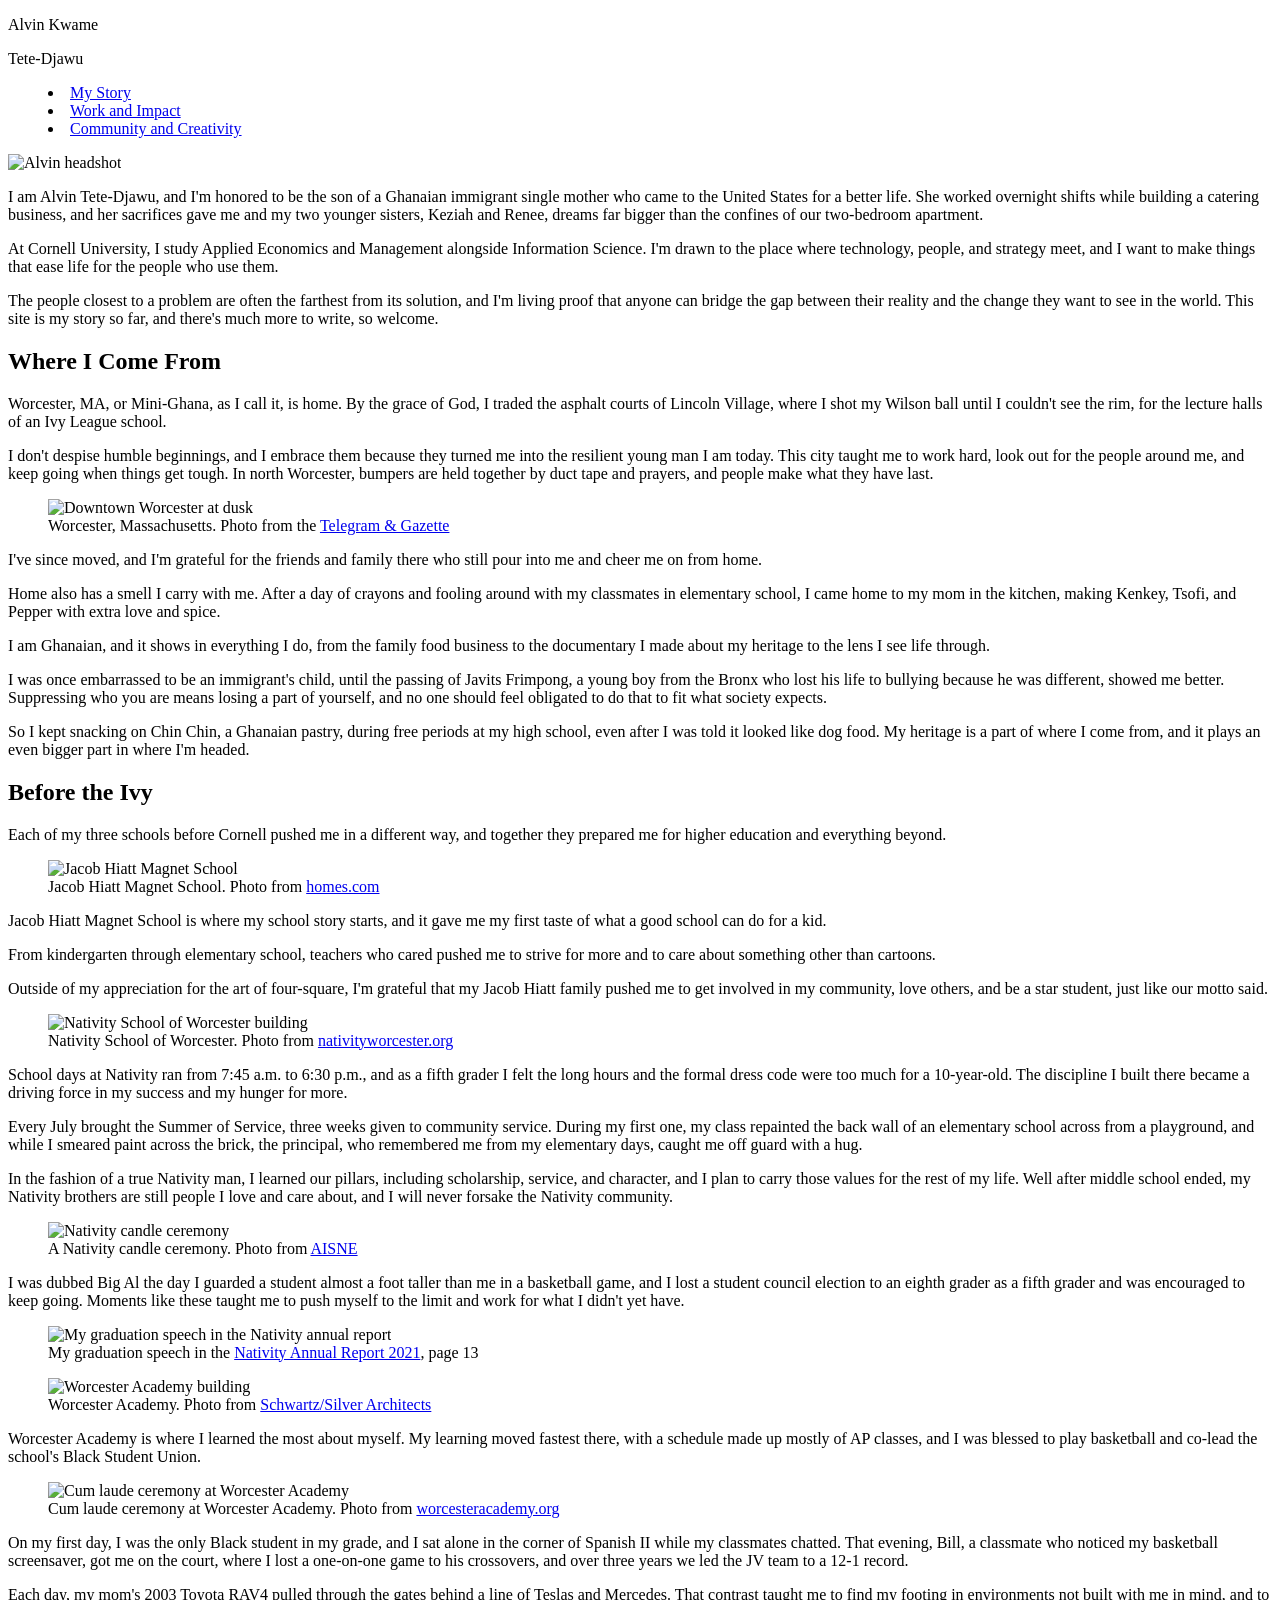
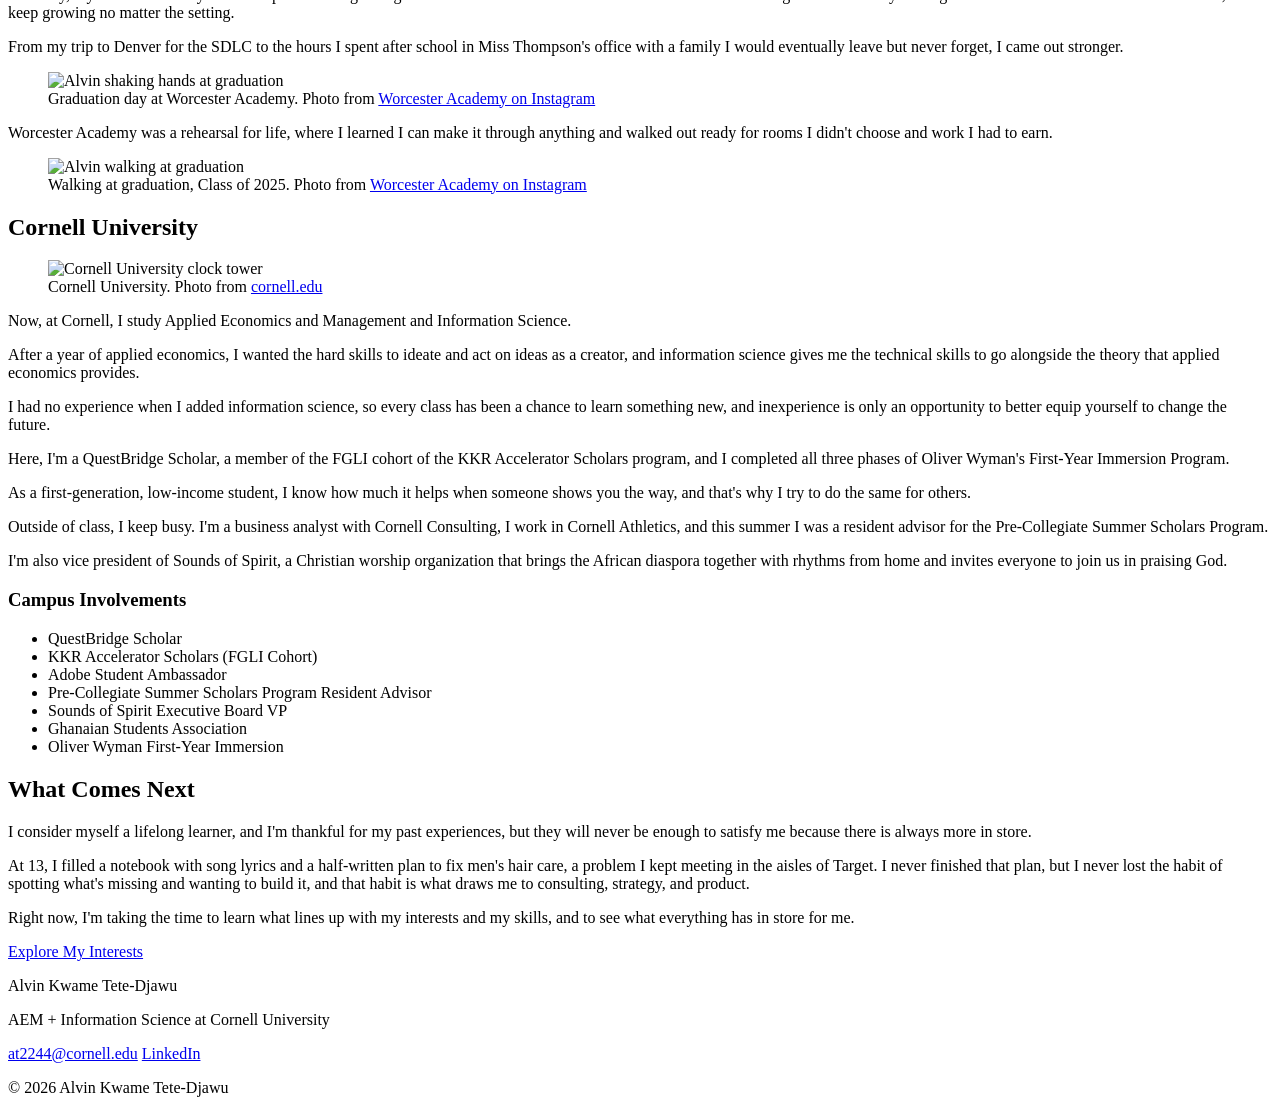
==== index.html @ 298c9c4f "Add files via upload" ====
<!DOCTYPE html>
<html lang="en">

<head>
    <meta charset="UTF-8">
    <meta name="viewport" content="width=device-width, initial-scale=1">
    <title>My Story | Alvin Kwame Tete-Djawu</title>
    <link rel="stylesheet" type="text/css" href="styles/site.css">
</head>

<body>

    <header class="site-header">
        <p class="site-name">Alvin Kwame</p>
        <p class="site-name">Tete-Djawu</p>

        <nav class="site-navigation">
            <menu class="navigation-links">
                <li><a class="current-page" href="index.html">My Story</a></li>
                <li><a href="work.html">Work and Impact</a></li>
                <li><a href="community.html">Community and Creativity</a></li>
            </menu>
        </nav>
    </header>

    <main class="page-content">

        <section class="hero">
            <picture class="hero-picture">
                <img src="images/headshot.jpg" alt="Alvin headshot">
            </picture>
            <section class="hero-text">
                <p>I am Alvin Tete-Djawu, and I'm honored to be the son of a Ghanaian immigrant single mother who came to the United States for a better life. She worked overnight shifts while building a catering business, and her sacrifices gave me and my two younger sisters, Keziah and Renee, dreams far bigger than the confines of our two-bedroom apartment.</p>
                <p>At Cornell University, I study Applied Economics and Management alongside Information Science. I'm drawn to the place where technology, people, and strategy meet, and I want to make things that ease life for the people who use them.</p>
                <p>The people closest to a problem are often the farthest from its solution, and I'm living proof that anyone can bridge the gap between their reality and the change they want to see in the world. This site is my story so far, and there's much more to write, so welcome.</p>
            </section>
        </section>

        <section class="story-section">
            <h2>Where I Come From</h2>
            <section class="entry">
                <p>Worcester, MA, or Mini-Ghana, as I call it, is home. By the grace of God, I traded the asphalt courts of Lincoln Village, where I shot my Wilson ball until I couldn't see the rim, for the lecture halls of an Ivy League school.</p>
                <p>I don't despise humble beginnings, and I embrace them because they turned me into the resilient young man I am today. This city taught me to work hard, look out for the people around me, and keep going when things get tough. In north Worcester, bumpers are held together by duct tape and prayers, and people make what they have last.</p>
                <figure class="school-figure">
                    <picture>
                        <img src="images/worcester.webp" alt="Downtown Worcester at dusk">
                    </picture>
                    <figcaption>Worcester, Massachusetts. Photo from the <a href="https://www.telegram.com/story/lifestyle/2025/04/26/livability-includes-worcester-ma-in-top-100-places-to-live-in-the-country/83269159007/">Telegram &amp; Gazette</a></figcaption>
                </figure>
                <p>I've since moved, and I'm grateful for the friends and family there who still pour into me and cheer me on from home.</p>
                <p>Home also has a smell I carry with me. After a day of crayons and fooling around with my classmates in elementary school, I came home to my mom in the kitchen, making Kenkey, Tsofi, and Pepper with extra love and spice.</p>
                <p>I am Ghanaian, and it shows in everything I do, from the family food business to the documentary I made about my heritage to the lens I see life through.</p>
                <p>I was once embarrassed to be an immigrant's child, until the passing of Javits Frimpong, a young boy from the Bronx who lost his life to bullying because he was different, showed me better. Suppressing who you are means losing a part of yourself, and no one should feel obligated to do that to fit what society expects.</p>
                <p>So I kept snacking on Chin Chin, a Ghanaian pastry, during free periods at my high school, even after I was told it looked like dog food. My heritage is a part of where I come from, and it plays an even bigger part in where I'm headed.</p>
            </section>
        </section>

        <section class="education-section">
            <h2>Before the Ivy</h2>
            <p>Each of my three schools before Cornell pushed me in a different way, and together they prepared me for higher education and everything beyond.</p>

            <section class="row-list">

                <section class="school-row">
                    <figure class="school-figure">
                        <picture>
                            <img src="images/jacobhiatt.jpg" alt="Jacob Hiatt Magnet School">
                        </picture>
                        <figcaption>Jacob Hiatt Magnet School. Photo from <a href="https://www.homes.com/school/worcester-ma/jacob-hiatt-magnet-school/6m0l1f76mg94d/">homes.com</a></figcaption>
                    </figure>
                    <p>Jacob Hiatt Magnet School is where my school story starts, and it gave me my first taste of what a good school can do for a kid.</p>
                    <p>From kindergarten through elementary school, teachers who cared pushed me to strive for more and to care about something other than cartoons.</p>
                    <p>Outside of my appreciation for the art of four-square, I'm grateful that my Jacob Hiatt family pushed me to get involved in my community, love others, and be a star student, just like our motto said.</p>
                </section>

                <section class="school-row">
                    <figure class="school-figure">
                        <picture>
                            <img src="images/nswbuilding.webp" alt="Nativity School of Worcester building">
                        </picture>
                        <figcaption>Nativity School of Worcester. Photo from <a href="https://nativityworcester.org/">nativityworcester.org</a></figcaption>
                    </figure>
                    <p>School days at Nativity ran from 7:45 a.m. to 6:30 p.m., and as a fifth grader I felt the long hours and the formal dress code were too much for a 10-year-old. The discipline I built there became a driving force in my success and my hunger for more.</p>
                    <p>Every July brought the Summer of Service, three weeks given to community service. During my first one, my class repainted the back wall of an elementary school across from a playground, and while I smeared paint across the brick, the principal, who remembered me from my elementary days, caught me off guard with a hug.</p>
                    <p>In the fashion of a true Nativity man, I learned our pillars, including scholarship, service, and character, and I plan to carry those values for the rest of my life. Well after middle school ended, my Nativity brothers are still people I love and care about, and I will never forsake the Nativity community.</p>
                    <figure class="school-figure">
                        <picture>
                            <img src="images/mveng.png" alt="Nativity candle ceremony">
                        </picture>
                        <figcaption>A Nativity candle ceremony. Photo from <a href="https://aisne.org/schools/nativity-school-of-worcester/">AISNE</a></figcaption>
                    </figure>
                    <p>I was dubbed Big Al the day I guarded a student almost a foot taller than me in a basketball game, and I lost a student council election to an eighth grader as a fifth grader and was encouraged to keep going. Moments like these taught me to push myself to the limit and work for what I didn't yet have.</p>
                    <figure class="school-figure">
                        <picture>
                            <img src="images/nativity-speech.jpg" alt="My graduation speech in the Nativity annual report">
                        </picture>
                        <figcaption>My graduation speech in the <a href="https://nativityworcester.org/wp-content/uploads/2024/11/Nativity-Annual-Report-21-FINAL-2.pdf">Nativity Annual Report 2021</a>, page 13</figcaption>
                    </figure>
                </section>

                <section class="school-row">
                    <figure class="school-figure">
                        <picture>
                            <img src="images/wawarren.webp" alt="Worcester Academy building">
                        </picture>
                        <figcaption>Worcester Academy. Photo from <a href="https://www.schwartzsilver.com/projects/walker-hall">Schwartz/Silver Architects</a></figcaption>
                    </figure>
                    <p>Worcester Academy is where I learned the most about myself. My learning moved fastest there, with a schedule made up mostly of AP classes, and I was blessed to play basketball and co-lead the school's Black Student Union.</p>
                    <figure class="school-figure">
                        <picture>
                            <img src="images/cumlaude.webp" alt="Cum laude ceremony at Worcester Academy">
                        </picture>
                        <figcaption>Cum laude ceremony at Worcester Academy. Photo from <a href="https://www.worcesteracademy.org/2025-cum-laude-society-inductees">worcesteracademy.org</a></figcaption>
                    </figure>
                    <p>On my first day, I was the only Black student in my grade, and I sat alone in the corner of Spanish II while my classmates chatted. That evening, Bill, a classmate who noticed my basketball screensaver, got me on the court, where I lost a one-on-one game to his crossovers, and over three years we led the JV team to a 12-1 record.</p>
                    <p>Each day, my mom's 2003 Toyota RAV4 pulled through the gates behind a line of Teslas and Mercedes. That contrast taught me to find my footing in environments not built with me in mind, and to keep growing no matter the setting.</p>
                    <p>From my trip to Denver for the SDLC to the hours I spent after school in Miss Thompson's office with a family I would eventually leave but never forget, I came out stronger.</p>
                    <figure class="school-figure">
                        <picture>
                            <img src="images/gradhandshake.jpg" alt="Alvin shaking hands at graduation">
                        </picture>
                        <figcaption>Graduation day at Worcester Academy. Photo from <a href="https://www.instagram.com/worcesteracademy/">Worcester Academy on Instagram</a></figcaption>
                    </figure>
                    <p>Worcester Academy was a rehearsal for life, where I learned I can make it through anything and walked out ready for rooms I didn't choose and work I had to earn.</p>
                    <figure class="school-figure">
                        <picture>
                            <img src="images/gradwalk.jpg" alt="Alvin walking at graduation">
                        </picture>
                        <figcaption>Walking at graduation, Class of 2025. Photo from <a href="https://www.instagram.com/worcesteracademy/">Worcester Academy on Instagram</a></figcaption>
                    </figure>
                </section>

            </section>
        </section>

        <section class="cornell-section">
            <h2>Cornell University</h2>
            <figure class="school-figure">
                <picture>
                    <img src="images/cornell.jpeg" alt="Cornell University clock tower">
                </picture>
                <figcaption>Cornell University. Photo from <a href="https://www.cornell.edu/about/">cornell.edu</a></figcaption>
            </figure>
            <p>Now, at Cornell, I study Applied Economics and Management and Information Science.</p>
            <p>After a year of applied economics, I wanted the hard skills to ideate and act on ideas as a creator, and information science gives me the technical skills to go alongside the theory that applied economics provides.</p>
            <p>I had no experience when I added information science, so every class has been a chance to learn something new, and inexperience is only an opportunity to better equip yourself to change the future.</p>
            <p>Here, I'm a QuestBridge Scholar, a member of the FGLI cohort of the KKR Accelerator Scholars program, and I completed all three phases of Oliver Wyman's First-Year Immersion Program.</p>
            <p>As a first-generation, low-income student, I know how much it helps when someone shows you the way, and that's why I try to do the same for others.</p>
            <p>Outside of class, I keep busy. I'm a business analyst with Cornell Consulting, I work in Cornell Athletics, and this summer I was a resident advisor for the Pre-Collegiate Summer Scholars Program.</p>
            <p>I'm also vice president of Sounds of Spirit, a Christian worship organization that brings the African diaspora together with rhythms from home and invites everyone to join us in praising God.</p>

            <h3>Campus Involvements</h3>
            <ul class="involvement-list">
                <li>QuestBridge Scholar</li>
                <li>KKR Accelerator Scholars (FGLI Cohort)</li>
                <li>Adobe Student Ambassador</li>
                <li>Pre-Collegiate Summer Scholars Program Resident Advisor</li>
                <li>Sounds of Spirit Executive Board VP</li>
                <li>Ghanaian Students Association</li>
                <li>Oliver Wyman First-Year Immersion</li>
            </ul>
        </section>

        <section class="closing-section">
            <h2>What Comes Next</h2>
            <p>I consider myself a lifelong learner, and I'm thankful for my past experiences, but they will never be enough to satisfy me because there is always more in store.</p>
            <p>At 13, I filled a notebook with song lyrics and a half-written plan to fix men's hair care, a problem I kept meeting in the aisles of Target. I never finished that plan, but I never lost the habit of spotting what's missing and wanting to build it, and that habit is what draws me to consulting, strategy, and product.</p>
            <p>Right now, I'm taking the time to learn what lines up with my interests and my skills, and to see what everything has in store for me.</p>
            <a class="text-link" href="community.html">Explore My Interests</a>
        </section>

    </main>

    <footer class="site-footer">
        <section class="footer-content">
            <section class="footer-name">
                <p class="footer-heading">Alvin Kwame Tete-Djawu</p>
                <p class="footer-text">AEM + Information Science at Cornell University</p>
            </section>

            <section class="footer-links">
                <a href="mailto:at2244@cornell.edu">at2244@cornell.edu</a>
                <a href="https://www.linkedin.com/in/alvinktd/">LinkedIn</a>
            </section>
        </section>

        <p class="copyright">&copy; 2026 Alvin Kwame Tete-Djawu</p>
    </footer>

</body>

</html>
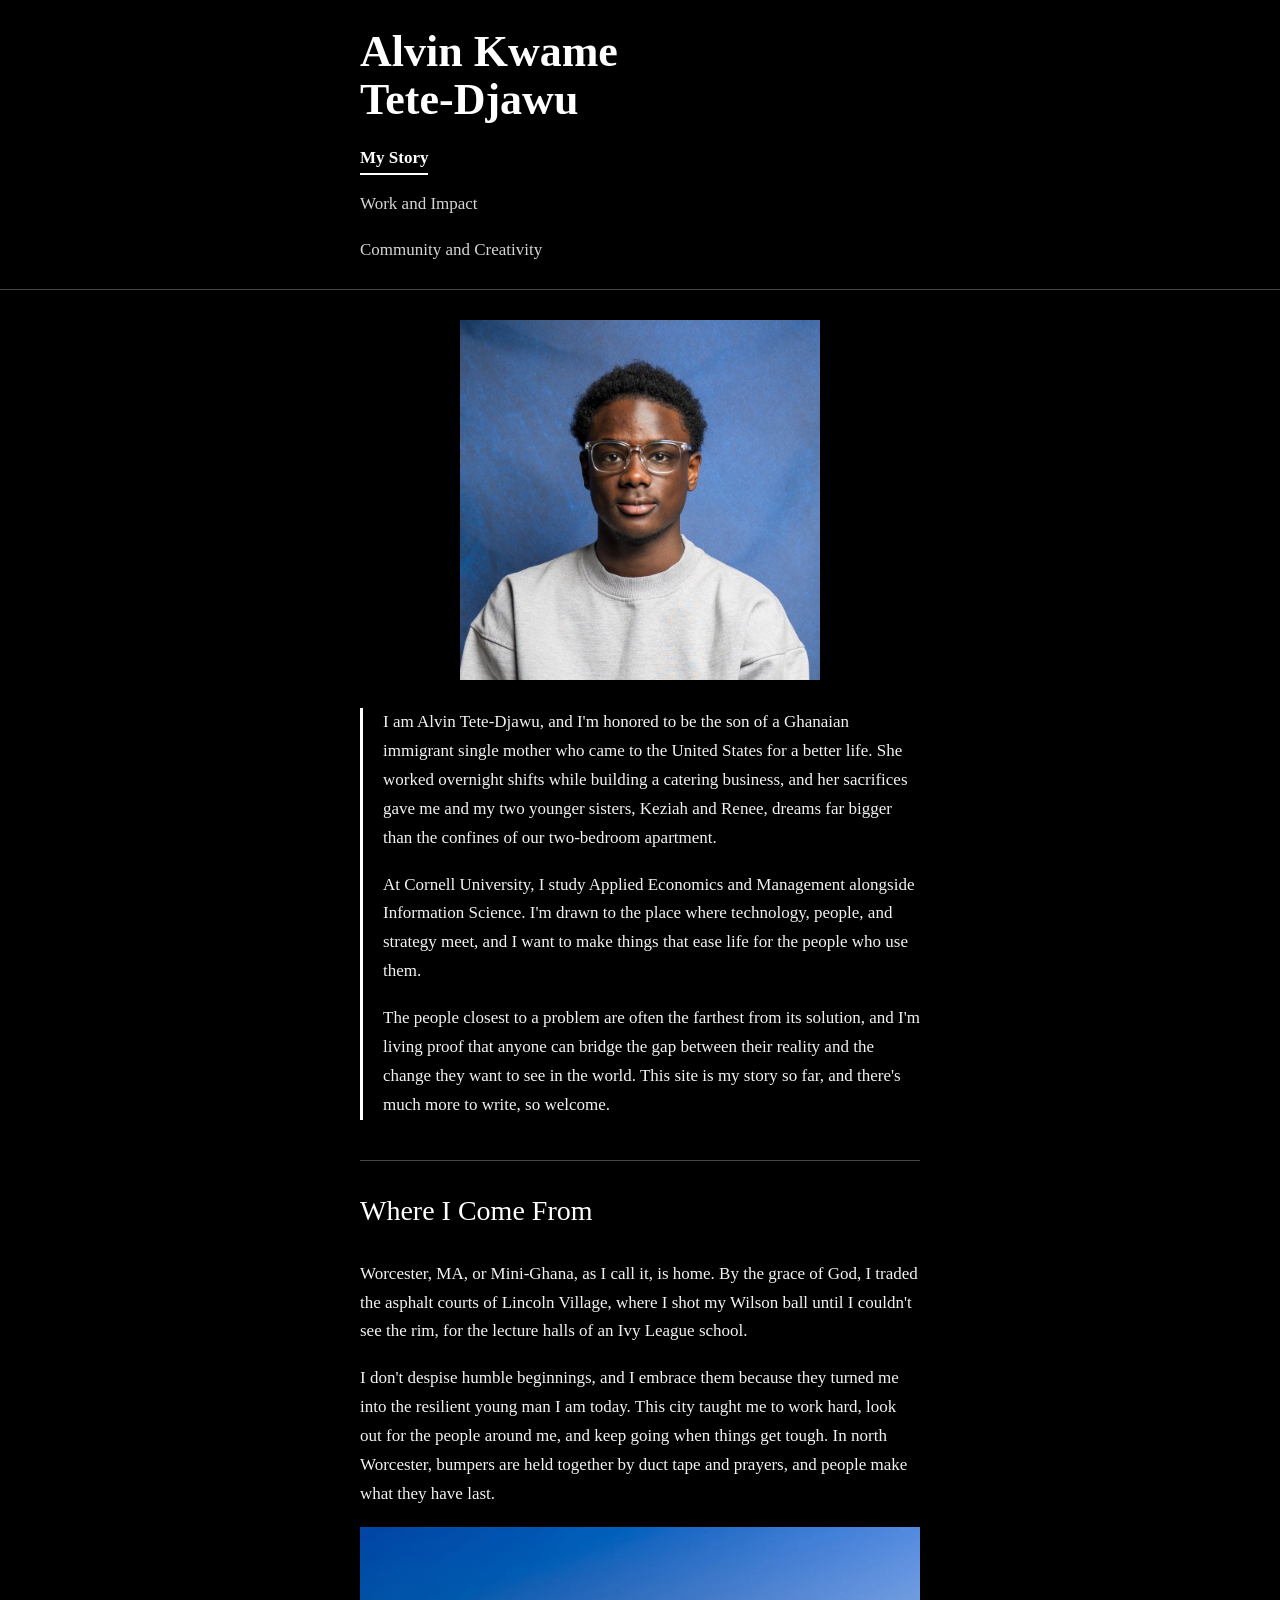
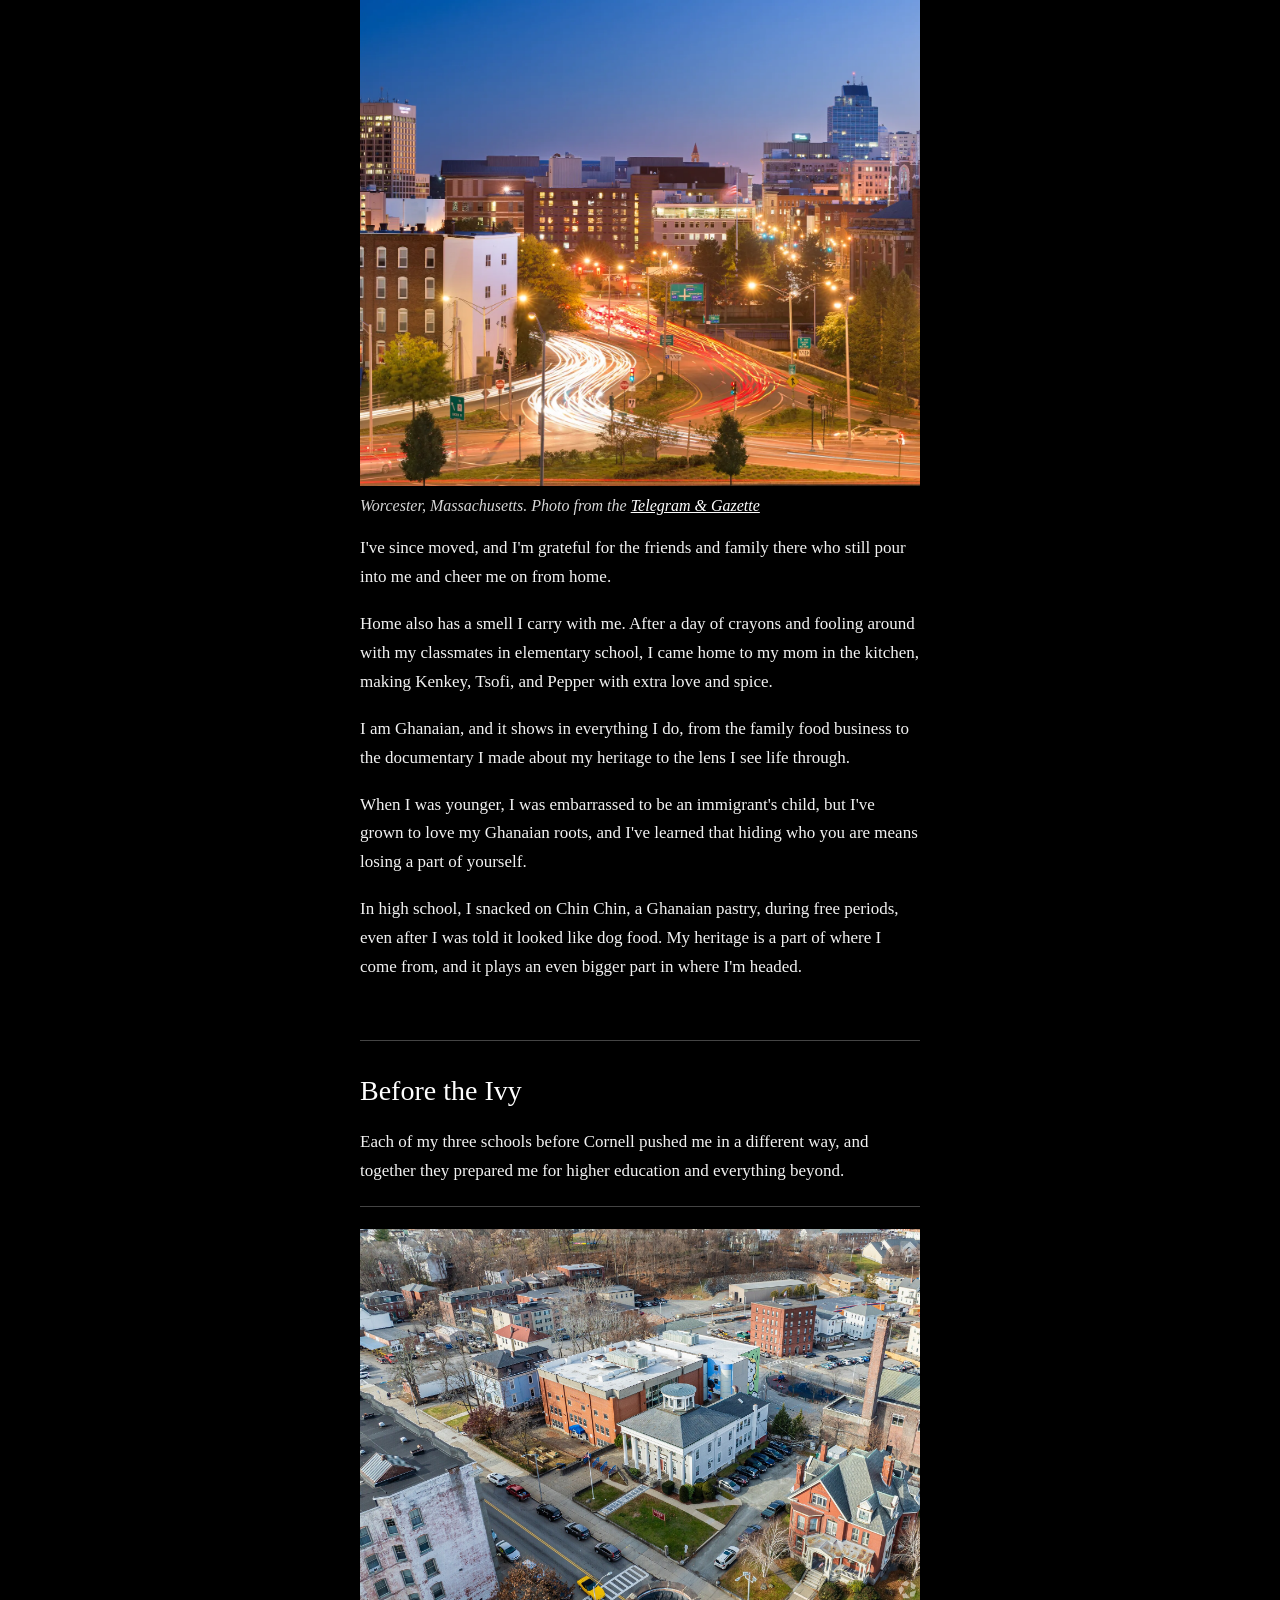
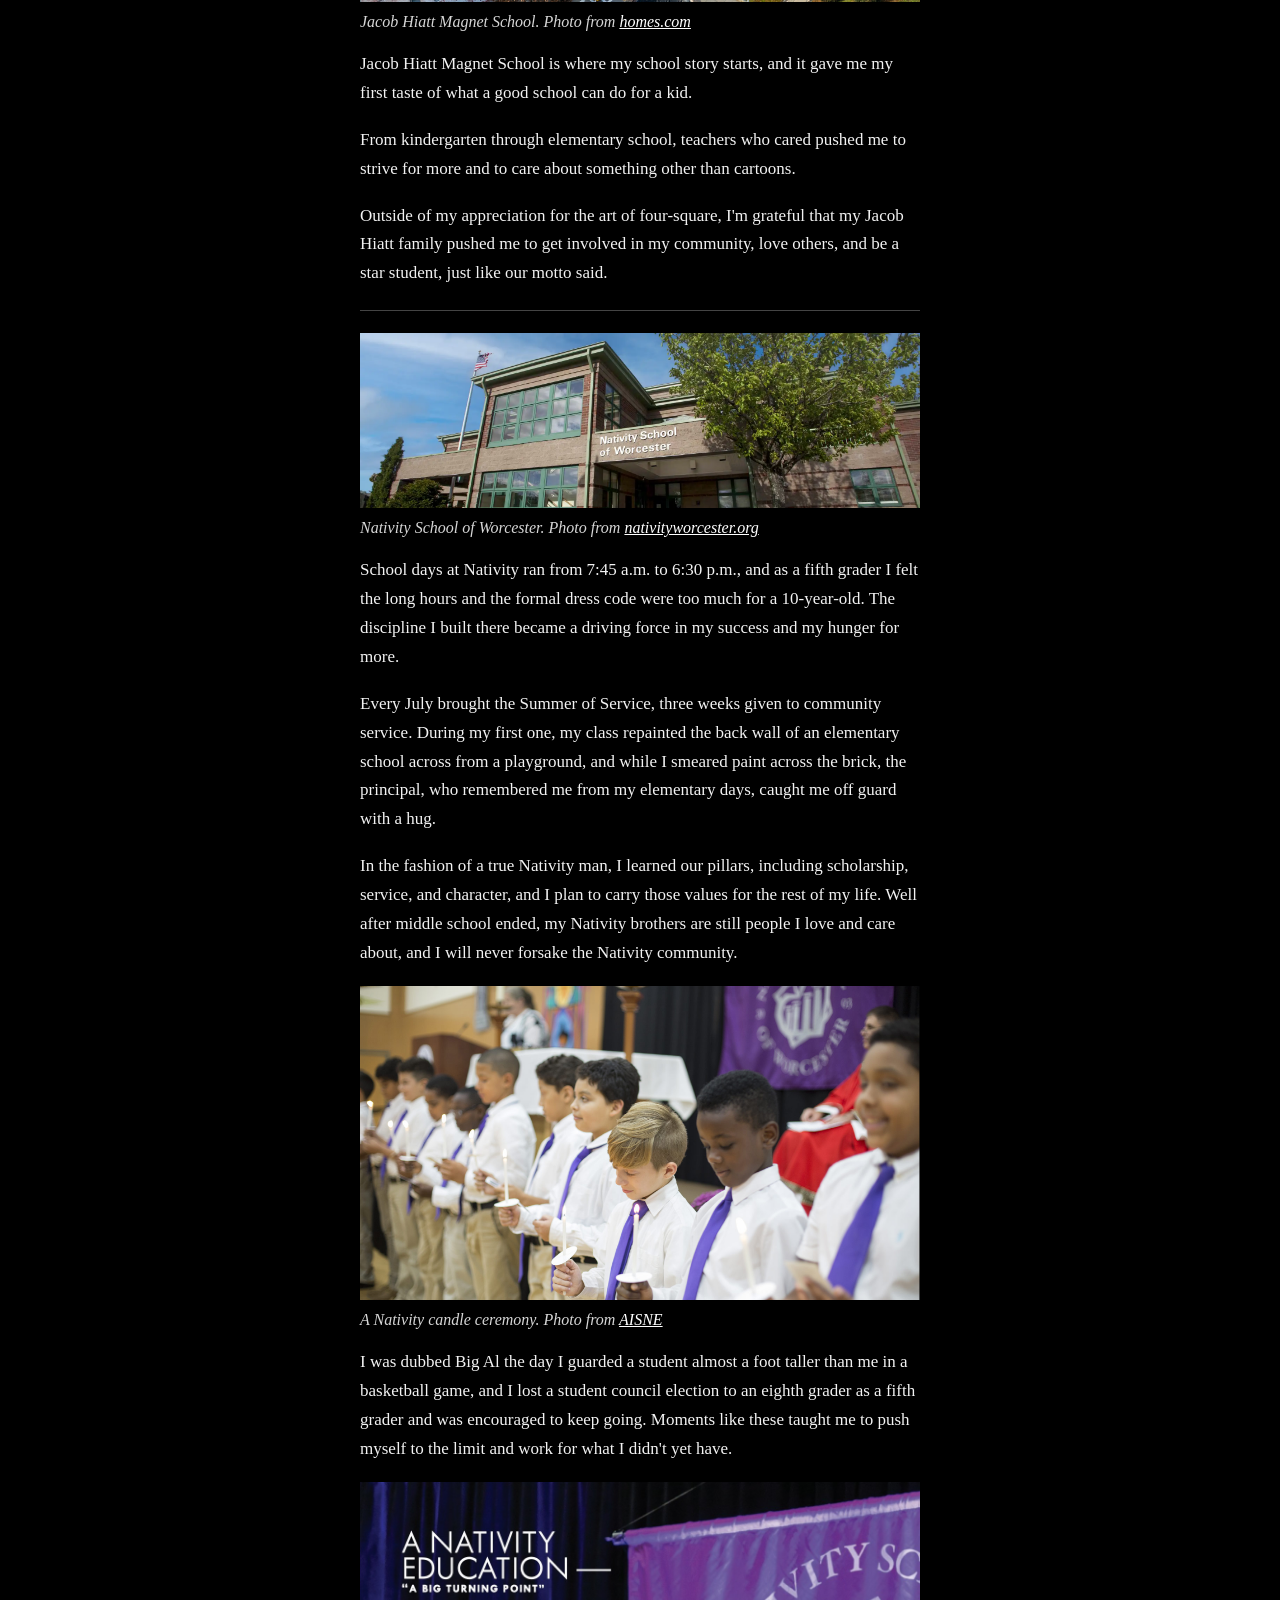
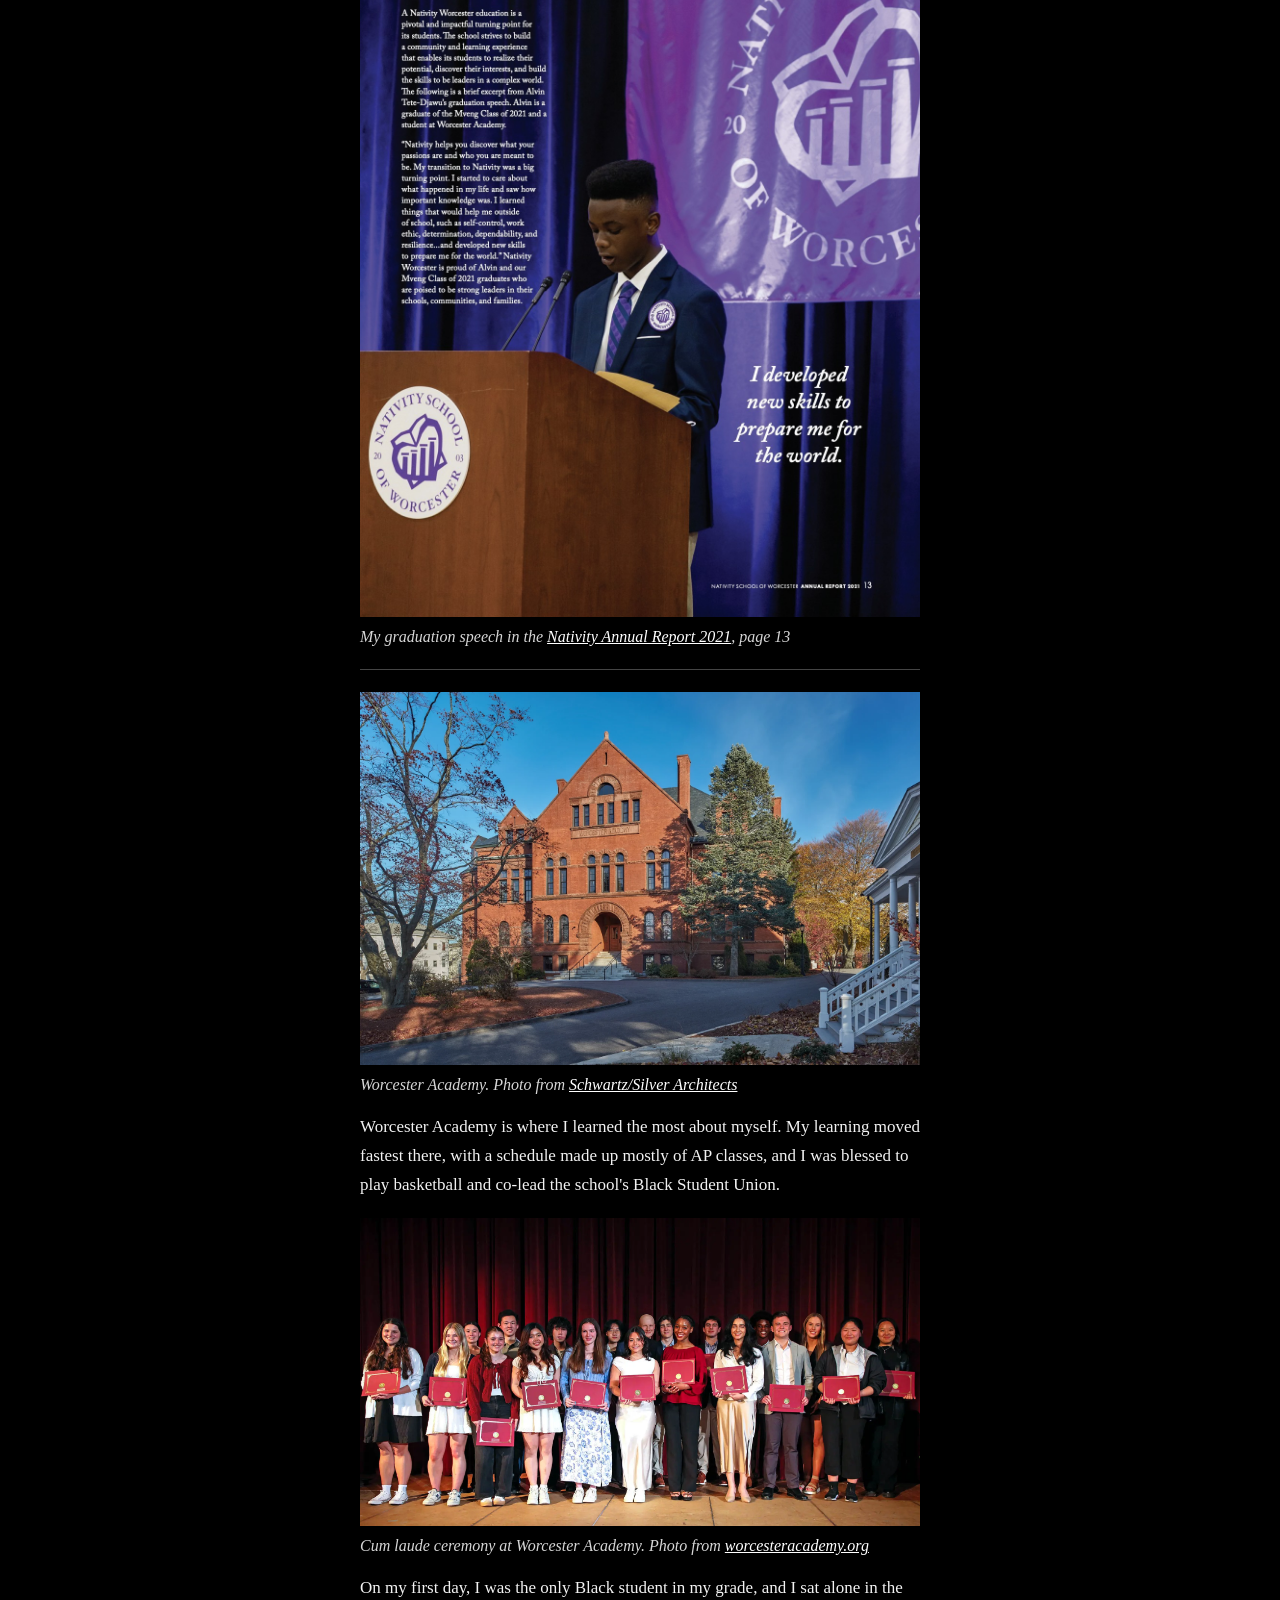
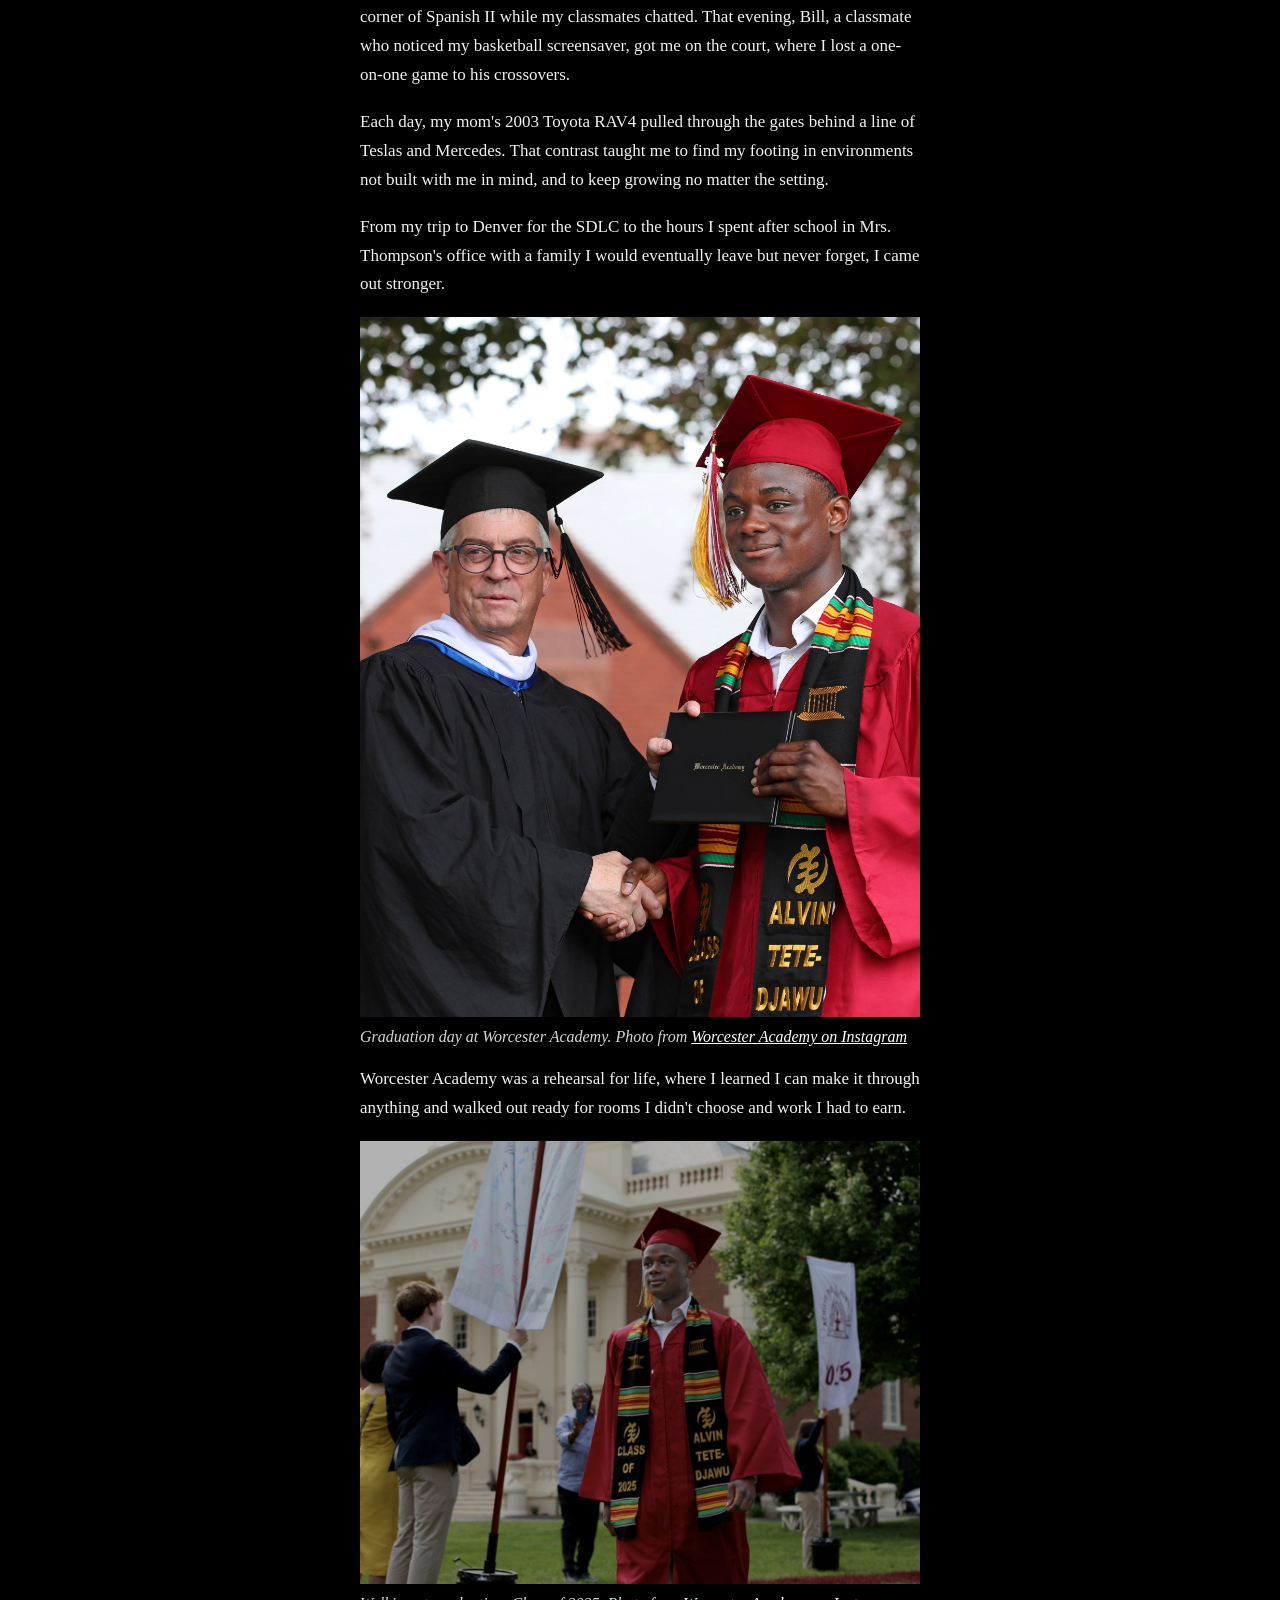
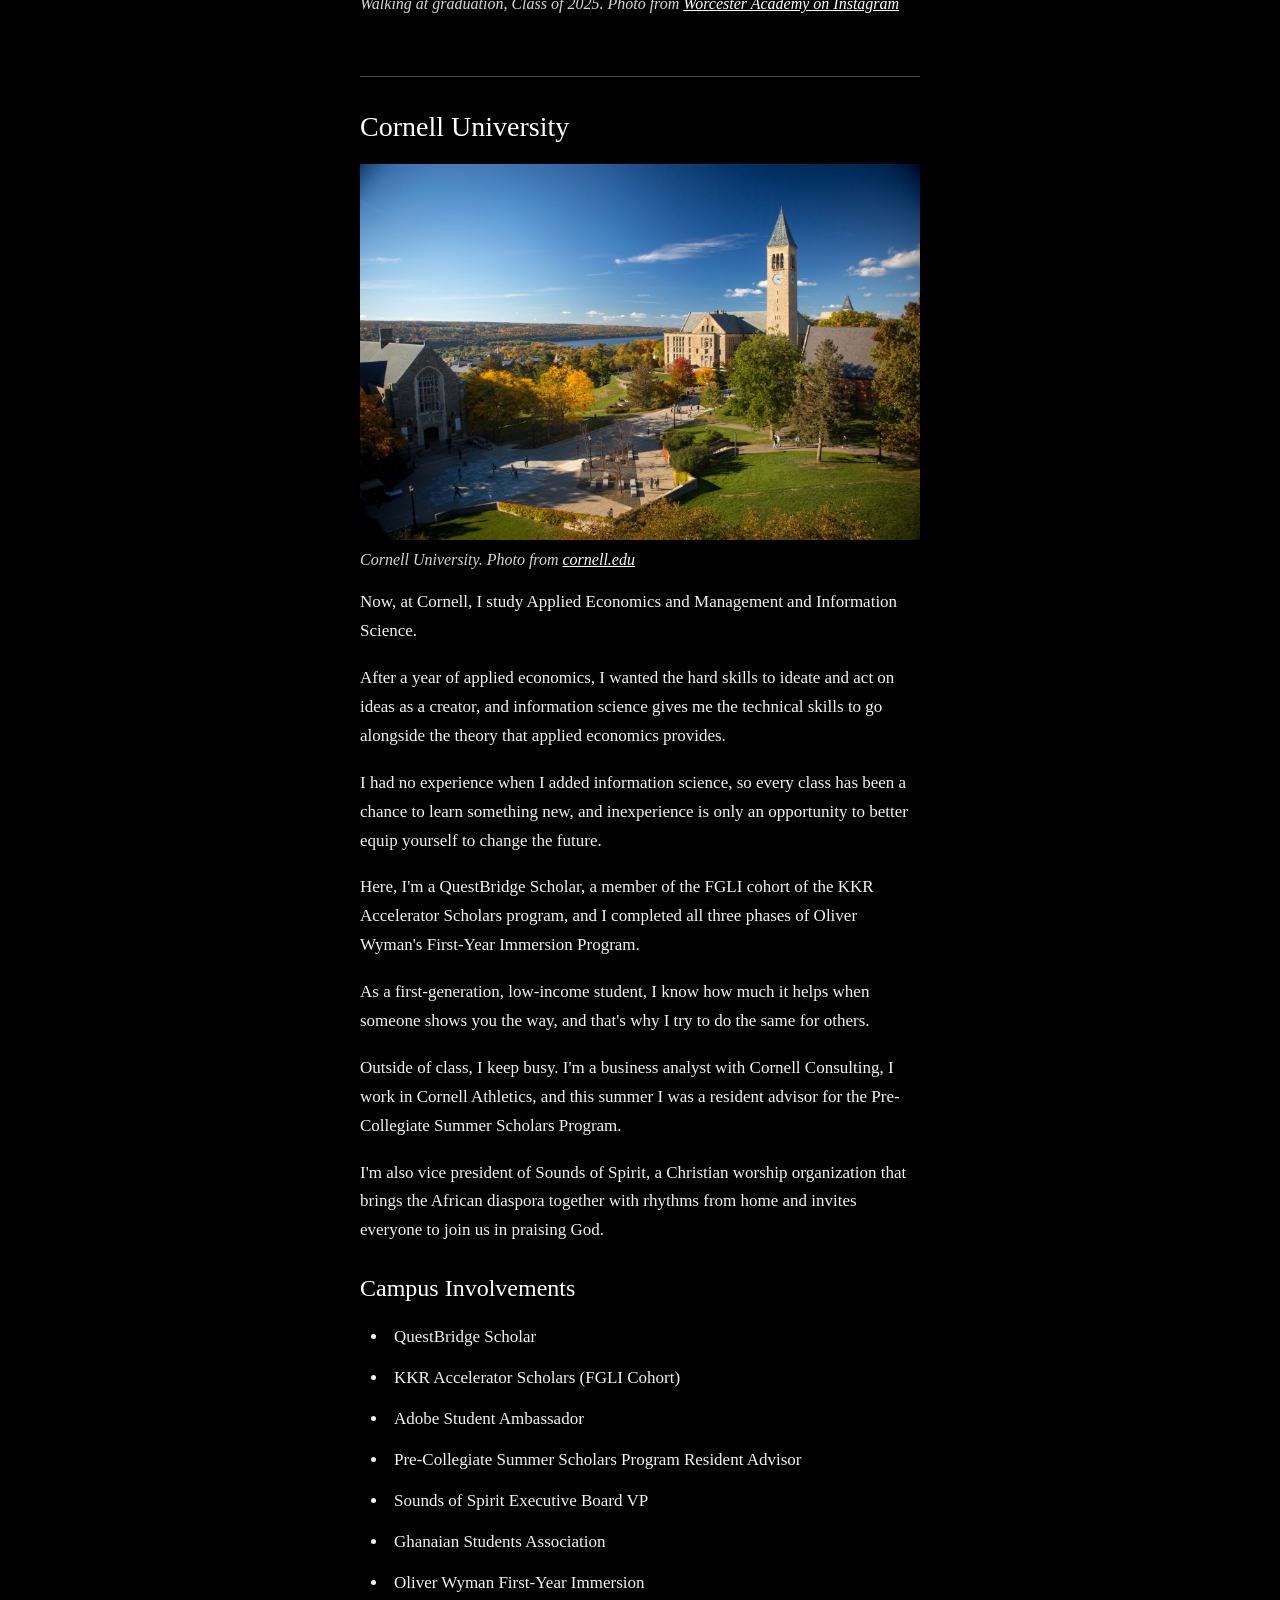
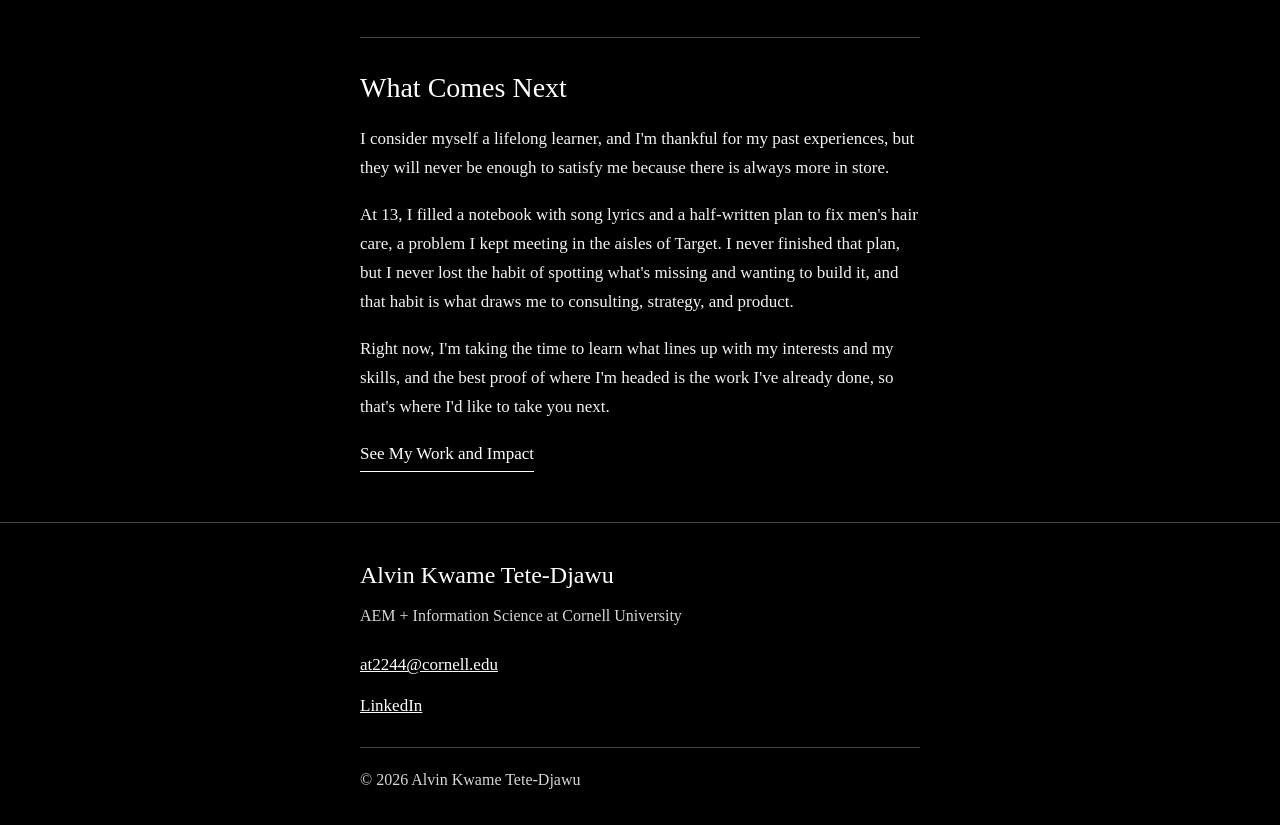
==== commit 2086c492: "v1" ====
--- a/index.html
+++ b/index.html
@@ -50,8 +50,8 @@
                 <p>I've since moved, and I'm grateful for the friends and family there who still pour into me and cheer me on from home.</p>
                 <p>Home also has a smell I carry with me. After a day of crayons and fooling around with my classmates in elementary school, I came home to my mom in the kitchen, making Kenkey, Tsofi, and Pepper with extra love and spice.</p>
                 <p>I am Ghanaian, and it shows in everything I do, from the family food business to the documentary I made about my heritage to the lens I see life through.</p>
-                <p>I was once embarrassed to be an immigrant's child, until the passing of Javits Frimpong, a young boy from the Bronx who lost his life to bullying because he was different, showed me better. Suppressing who you are means losing a part of yourself, and no one should feel obligated to do that to fit what society expects.</p>
-                <p>So I kept snacking on Chin Chin, a Ghanaian pastry, during free periods at my high school, even after I was told it looked like dog food. My heritage is a part of where I come from, and it plays an even bigger part in where I'm headed.</p>
+                <p>When I was younger, I was embarrassed to be an immigrant's child, but I've grown to love my Ghanaian roots, and I've learned that hiding who you are means losing a part of yourself.</p>
+                <p>In high school, I snacked on Chin Chin, a Ghanaian pastry, during free periods, even after I was told it looked like dog food. My heritage is a part of where I come from, and it plays an even bigger part in where I'm headed.</p>
             </section>
         </section>
 
@@ -112,9 +112,9 @@
                         </picture>
                         <figcaption>Cum laude ceremony at Worcester Academy. Photo from <a href="https://www.worcesteracademy.org/2025-cum-laude-society-inductees">worcesteracademy.org</a></figcaption>
                     </figure>
-                    <p>On my first day, I was the only Black student in my grade, and I sat alone in the corner of Spanish II while my classmates chatted. That evening, Bill, a classmate who noticed my basketball screensaver, got me on the court, where I lost a one-on-one game to his crossovers, and over three years we led the JV team to a 12-1 record.</p>
+                    <p>On my first day, I was the only Black student in my grade, and I sat alone in the corner of Spanish II while my classmates chatted. That evening, Bill, a classmate who noticed my basketball screensaver, got me on the court, where I lost a one-on-one game to his crossovers.</p>
                     <p>Each day, my mom's 2003 Toyota RAV4 pulled through the gates behind a line of Teslas and Mercedes. That contrast taught me to find my footing in environments not built with me in mind, and to keep growing no matter the setting.</p>
-                    <p>From my trip to Denver for the SDLC to the hours I spent after school in Miss Thompson's office with a family I would eventually leave but never forget, I came out stronger.</p>
+                    <p>From my trip to Denver for the SDLC to the hours I spent after school in Mrs. Thompson's office with a family I would eventually leave but never forget, I came out stronger.</p>
                     <figure class="school-figure">
                         <picture>
                             <img src="images/gradhandshake.jpg" alt="Alvin shaking hands at graduation">
@@ -165,8 +165,8 @@
             <h2>What Comes Next</h2>
             <p>I consider myself a lifelong learner, and I'm thankful for my past experiences, but they will never be enough to satisfy me because there is always more in store.</p>
             <p>At 13, I filled a notebook with song lyrics and a half-written plan to fix men's hair care, a problem I kept meeting in the aisles of Target. I never finished that plan, but I never lost the habit of spotting what's missing and wanting to build it, and that habit is what draws me to consulting, strategy, and product.</p>
-            <p>Right now, I'm taking the time to learn what lines up with my interests and my skills, and to see what everything has in store for me.</p>
-            <a class="text-link" href="community.html">Explore My Interests</a>
+            <p>Right now, I'm taking the time to learn what lines up with my interests and my skills, and the best proof of where I'm headed is the work I've already done, so that's where I'd like to take you next.</p>
+            <a class="text-link" href="work.html">See My Work and Impact</a>
         </section>
 
     </main>
@@ -189,4 +189,4 @@
 
 </body>
 
-</html>
+</html>
--- a/styles/site.css
+++ b/styles/site.css
@@ -0,0 +1,289 @@
+/* Copilot prompt used for this stylesheet:
+   Help me make this website aesthetically pleasing yet visually accessible in the design and in the way content is presented to users. All text should be easily legible, with a bare minimum font size of 16px. Images should not remain oversized, and all text should be left-aligned, to state a few best practices. I would personally like the basic serif font and clear gaps between sections. */
+
+* {
+    box-sizing: border-box;
+}
+
+body {
+    margin: 0;
+    background-color: #000000;
+    color: #f2f2f2;
+    font-family: Georgia, "Times New Roman", serif;
+    font-size: 17px;
+    line-height: 1.7;
+}
+
+a {
+    color: #ffffff;
+}
+
+h1,
+h2,
+h3 {
+    margin: 0;
+    color: #ffffff;
+    font-weight: normal;
+    line-height: 1.25;
+}
+
+h1 {
+    margin-bottom: 20px;
+    font-size: 30px;
+}
+
+h2 {
+    margin-bottom: 20px;
+    font-size: 28px;
+}
+
+h3 {
+    margin-bottom: 14px;
+    font-size: 24px;
+}
+
+p {
+    margin-top: 0;
+    margin-bottom: 18px;
+}
+
+
+/* Header and navigation */
+
+.site-header {
+    padding: 28px 20px 0;
+    border-bottom: 1px solid #444444;
+}
+
+.site-name {
+    max-width: 560px;
+    margin: 0 auto;
+    color: #ffffff;
+    font-size: 44px;
+    font-weight: bold;
+    line-height: 1.1;
+}
+
+.site-navigation {
+    max-width: 560px;
+    margin: 0 auto;
+    padding: 20px 0 22px;
+}
+
+.navigation-links {
+    display: flex;
+    flex-direction: column;
+    align-items: flex-start;
+    gap: 16px;
+    margin: 0;
+    padding: 0;
+    list-style: none;
+}
+
+.navigation-links a {
+    display: block;
+    padding: 2px 0 4px;
+    border-bottom: 2px solid #000000;
+    line-height: 1.3;
+    color: #d6d6d6;
+    font-size: 17px;
+    text-decoration: none;
+}
+
+.navigation-links .current-page {
+    border-bottom-color: #ffffff;
+    color: #ffffff;
+    font-weight: bold;
+}
+
+
+/* Page layout */
+
+.page-content {
+    max-width: 600px;
+    margin: 0 auto;
+    padding: 0 20px;
+}
+
+
+/* Home hero: image and intro inside the white sidebar block */
+
+.hero {
+    margin-top: 30px;
+    margin-bottom: 40px;
+}
+
+.hero-picture img {
+    display: block;
+    width: 100%;
+    max-width: 360px;
+    margin: 0 auto 28px;
+}
+
+
+/* First section of every page: white sidebar line */
+
+.hero-text,
+.page-introduction {
+    padding-left: 20px;
+    border-left: 3px solid #ffffff;
+}
+
+.page-introduction {
+    margin-top: 30px;
+    margin-bottom: 40px;
+}
+
+
+/* Sections */
+
+.story-section,
+.education-section,
+.experience-section,
+.community-section,
+.creativity-section,
+.cornell-section,
+.skills-section,
+.certifications-section {
+    margin-bottom: 40px;
+    padding-top: 32px;
+    border-top: 1px solid #444444;
+}
+
+
+/* Entries: title, then text and images in any order */
+
+.entry {
+    display: flex;
+    flex-direction: column;
+    margin-top: 32px;
+}
+
+.entry img,
+.cornell-section img {
+    display: block;
+    width: 100%;
+    margin-bottom: 18px;
+}
+
+
+/* School rows and figures with captions */
+
+.row-list {
+    display: flex;
+    flex-direction: column;
+    margin-top: 20px;
+}
+
+.school-row {
+    display: flex;
+    flex-direction: column;
+    padding: 22px 0 4px;
+    border-top: 1px solid #444444;
+}
+
+.school-figure {
+    margin: 0 0 16px;
+}
+
+.school-figure img {
+    display: block;
+    width: 100%;
+    margin-bottom: 0;
+}
+
+.school-figure figcaption {
+    margin-top: 8px;
+    color: #d6d6d6;
+    font-size: 16px;
+    font-style: italic;
+    line-height: 1.5;
+}
+
+
+/* Skills and Campus Involvements */
+
+.skills-section h3,
+.cornell-section h3 {
+    margin-top: 28px;
+    margin-bottom: 8px;
+}
+
+.skills-section p {
+    margin-bottom: 0;
+}
+
+
+/* Certifications and involvements lists */
+
+.certification-list,
+.involvement-list {
+    margin: 20px 0 0;
+    padding-left: 28px;
+}
+
+.certification-list li,
+.involvement-list li {
+    margin-bottom: 12px;
+    padding-left: 6px;
+}
+
+
+/* Links and closing sections */
+
+.text-link {
+    display: inline-block;
+    padding-bottom: 3px;
+    border-bottom: 1px solid #ffffff;
+    color: #ffffff;
+    text-decoration: none;
+}
+
+.closing-section {
+    padding-top: 32px;
+    padding-bottom: 50px;
+    border-top: 1px solid #444444;
+}
+
+
+/* Footer */
+
+.site-footer {
+    padding: 32px 20px;
+    border-top: 1px solid #444444;
+}
+
+.footer-content {
+    display: flex;
+    flex-direction: column;
+    gap: 22px;
+    max-width: 560px;
+    margin: 0 auto;
+}
+
+.footer-heading {
+    margin-bottom: 6px;
+    color: #ffffff;
+    font-size: 24px;
+}
+
+.footer-text {
+    margin-bottom: 0;
+    color: #d6d6d6;
+    font-size: 16px;
+}
+
+.footer-links {
+    display: flex;
+    flex-direction: column;
+    gap: 12px;
+}
+
+.copyright {
+    max-width: 560px;
+    margin: 26px auto 0;
+    padding-top: 18px;
+    border-top: 1px solid #444444;
+    color: #d6d6d6;
+    font-size: 16px;
+}
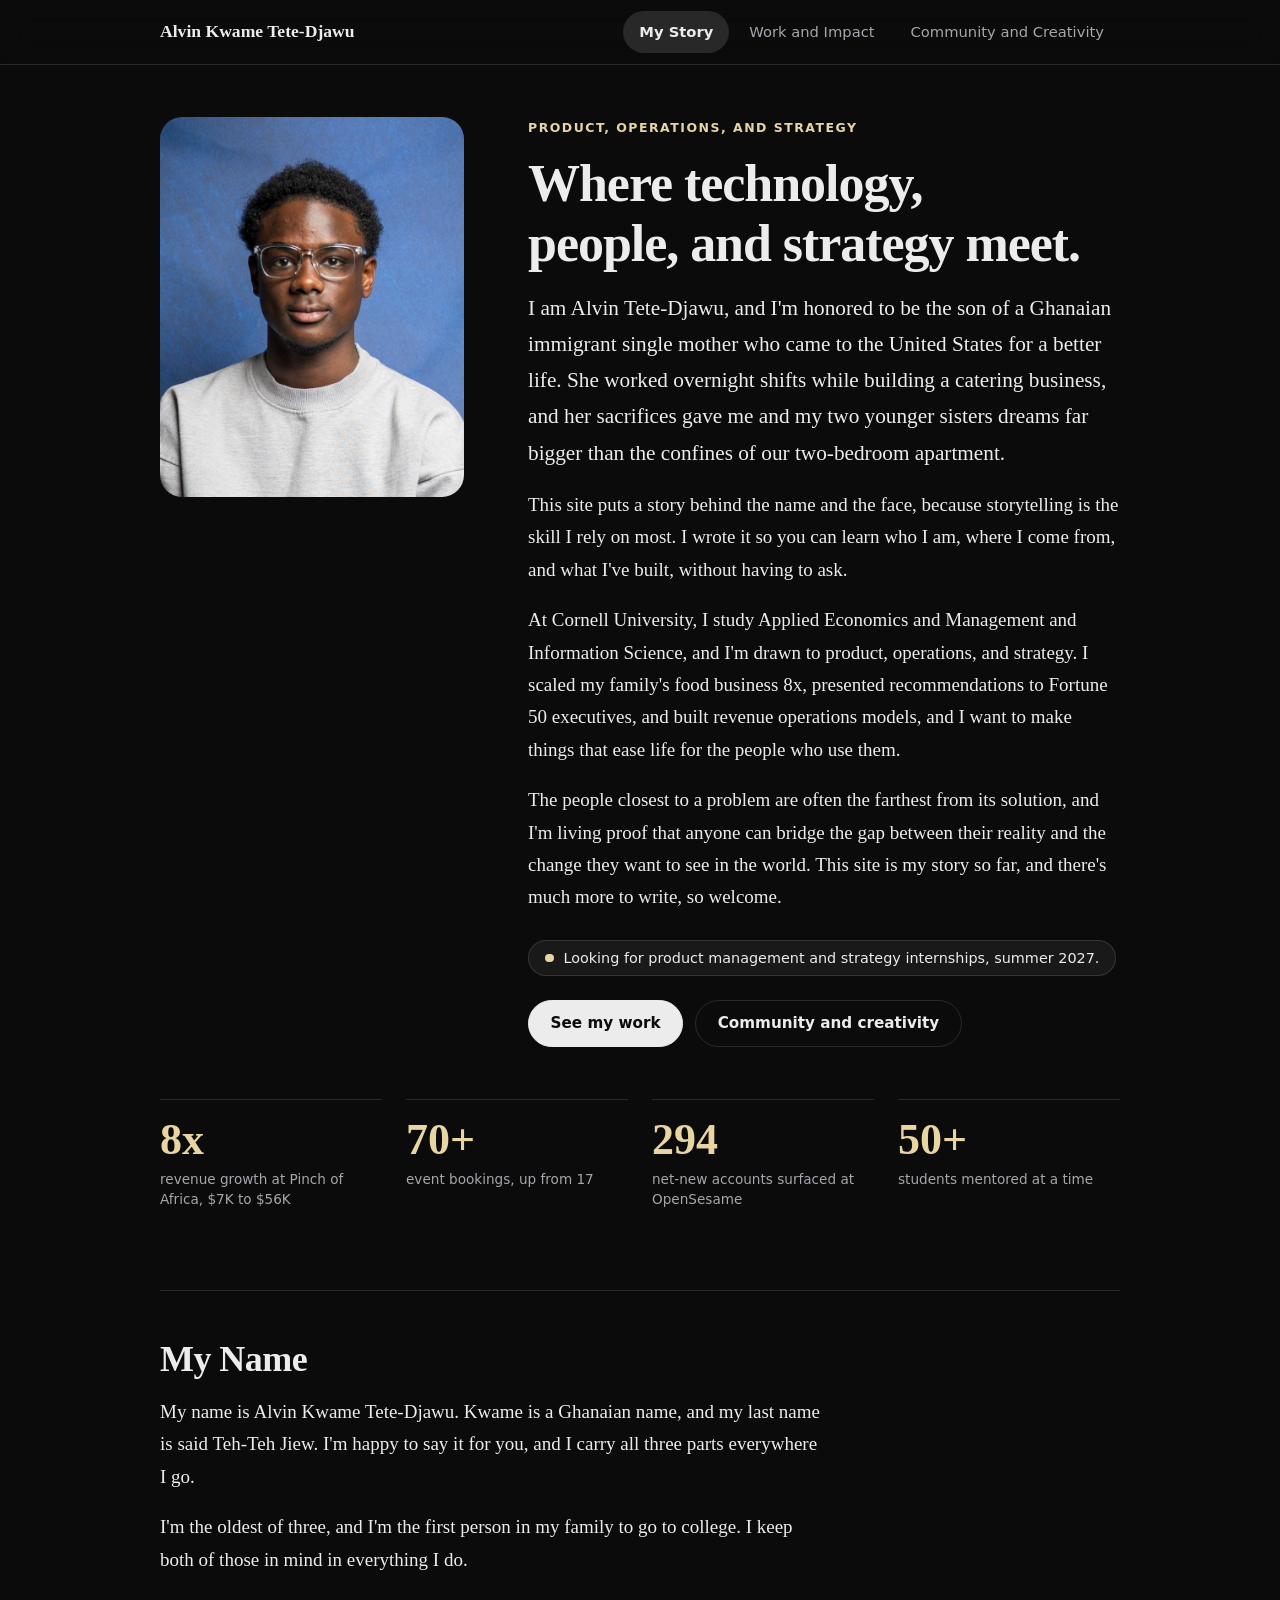
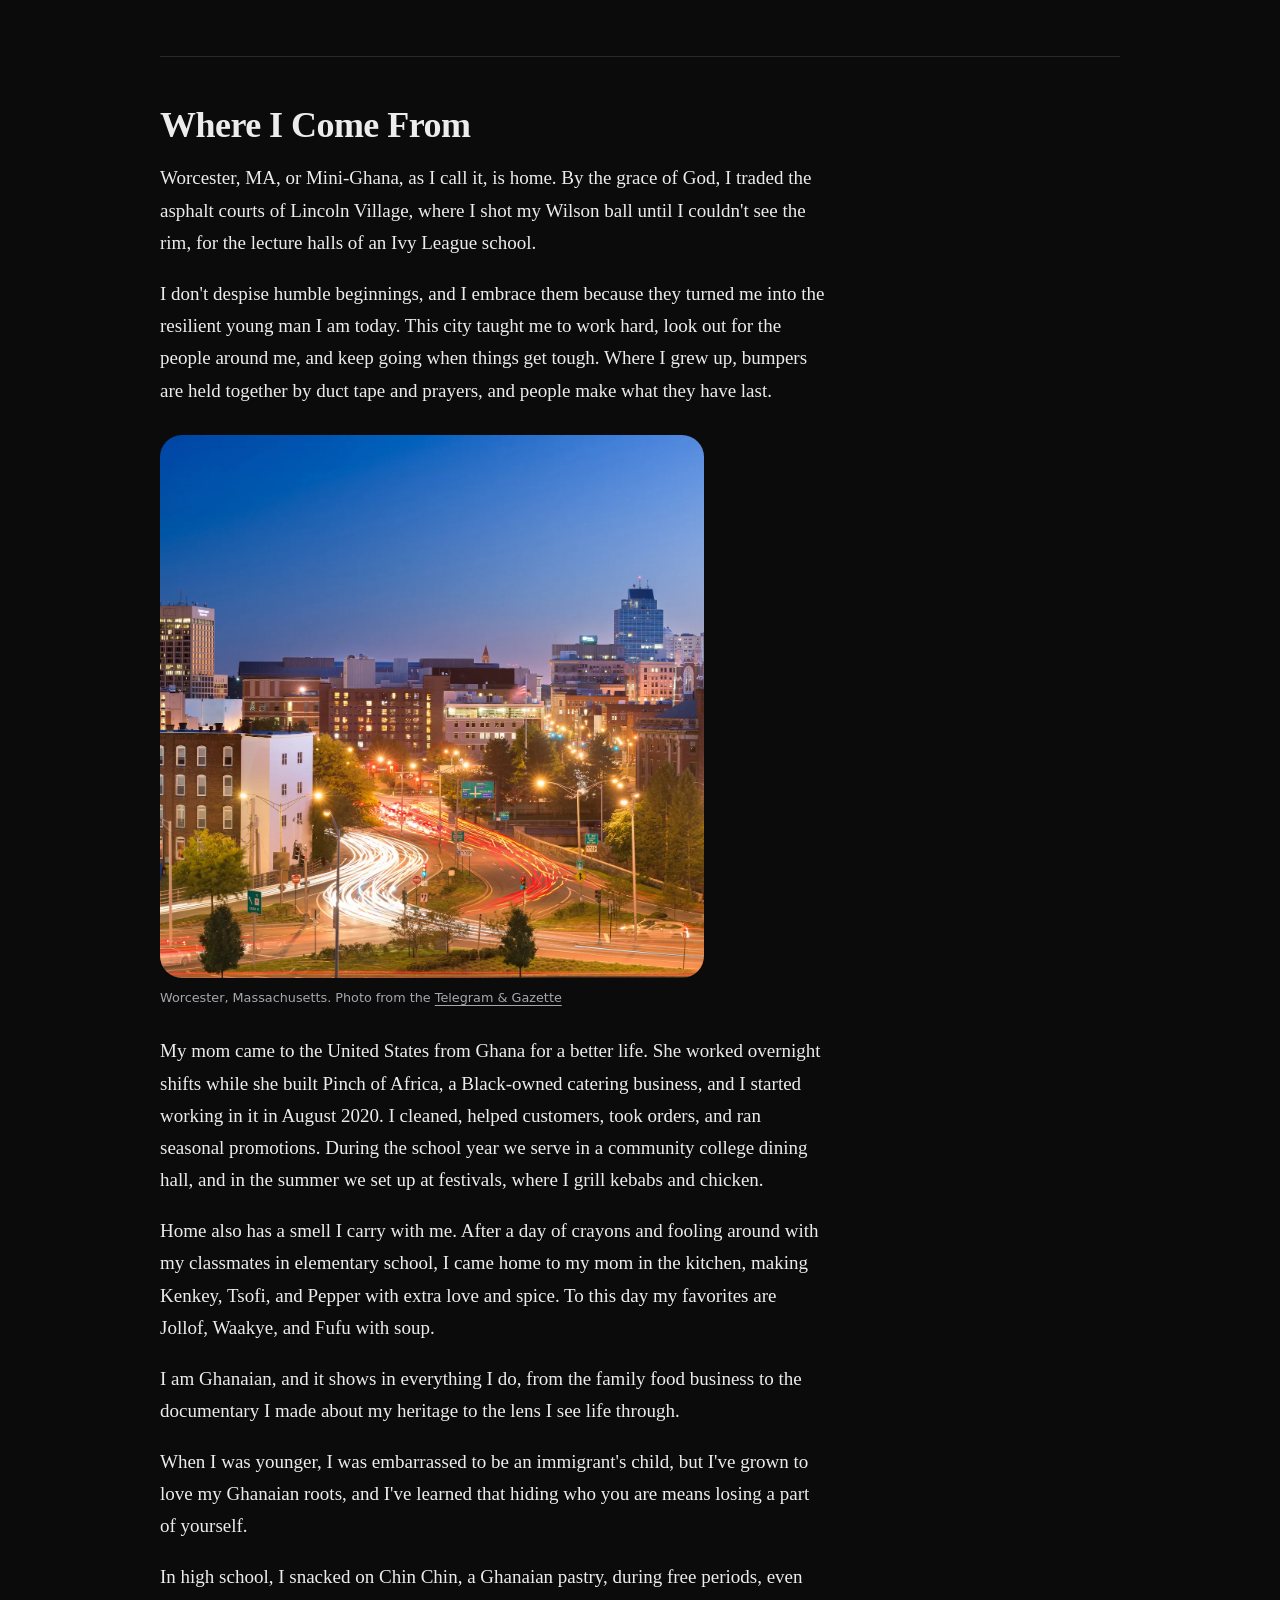
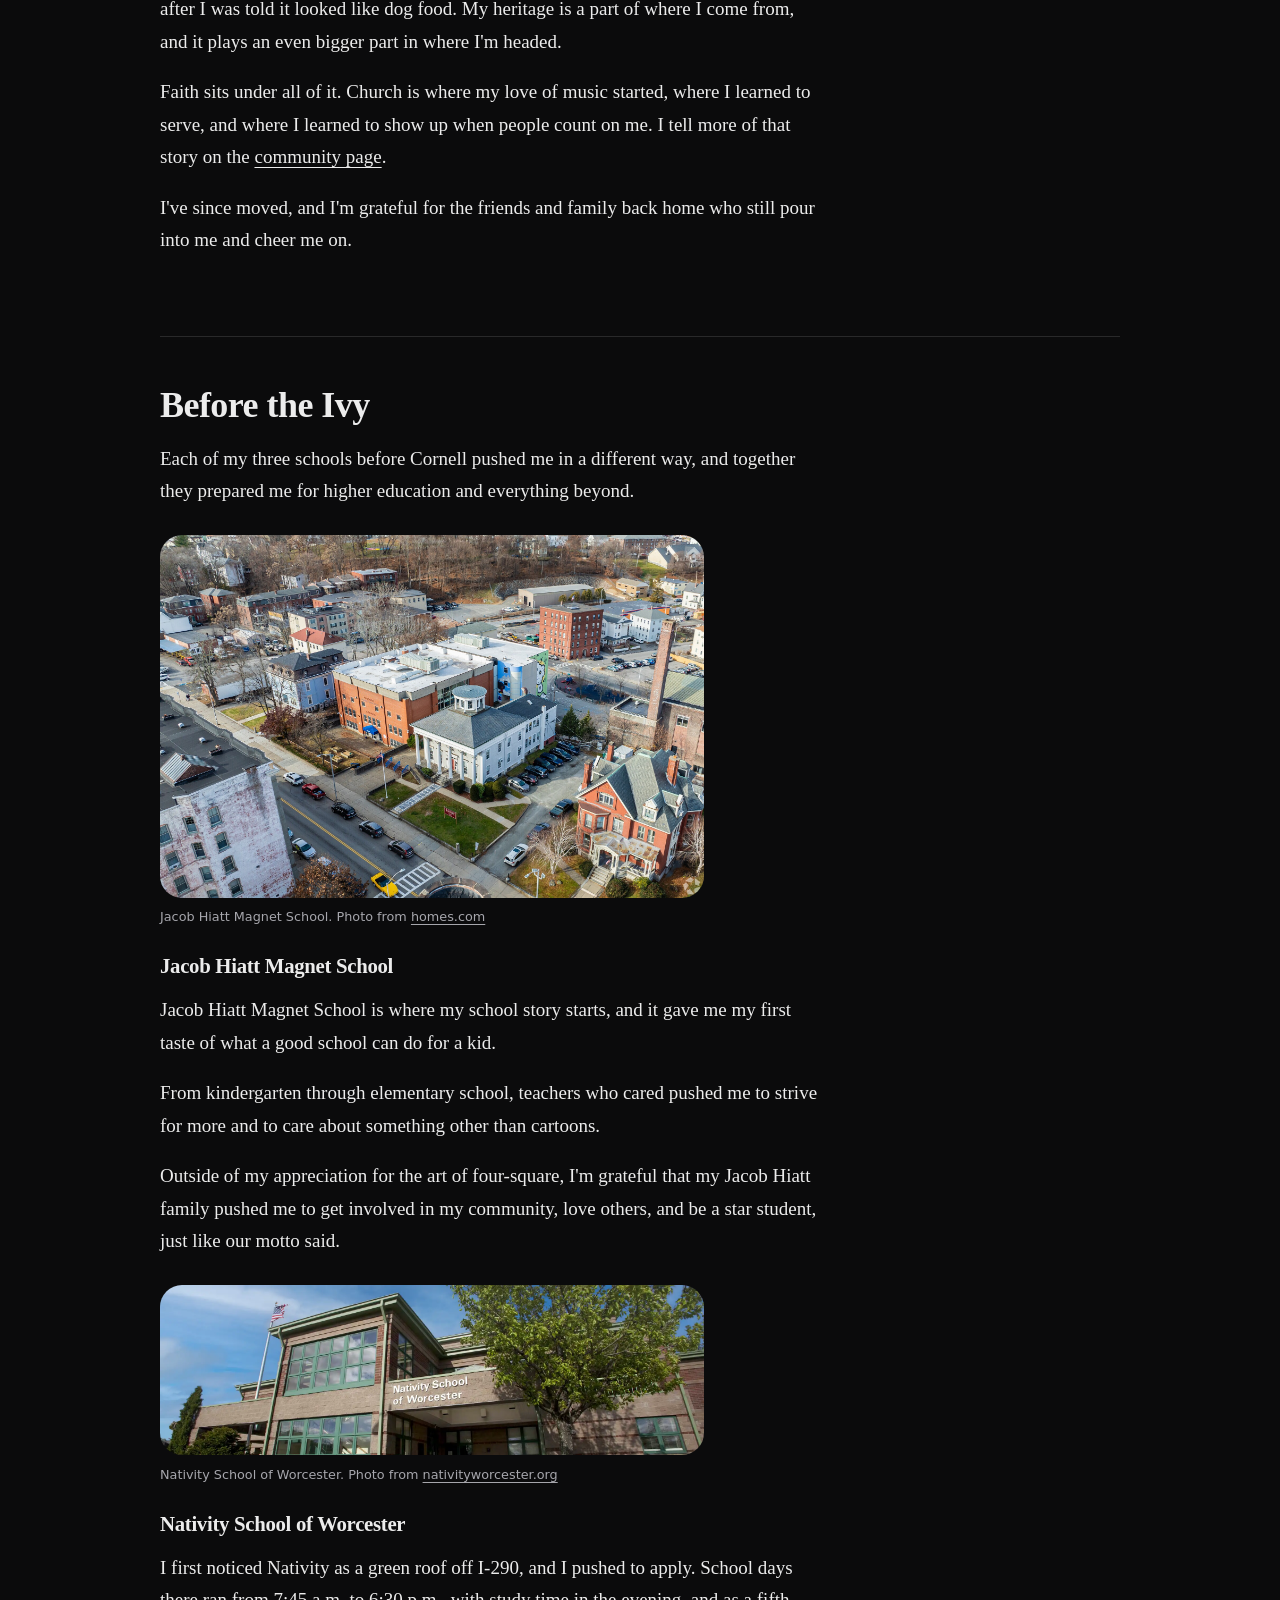
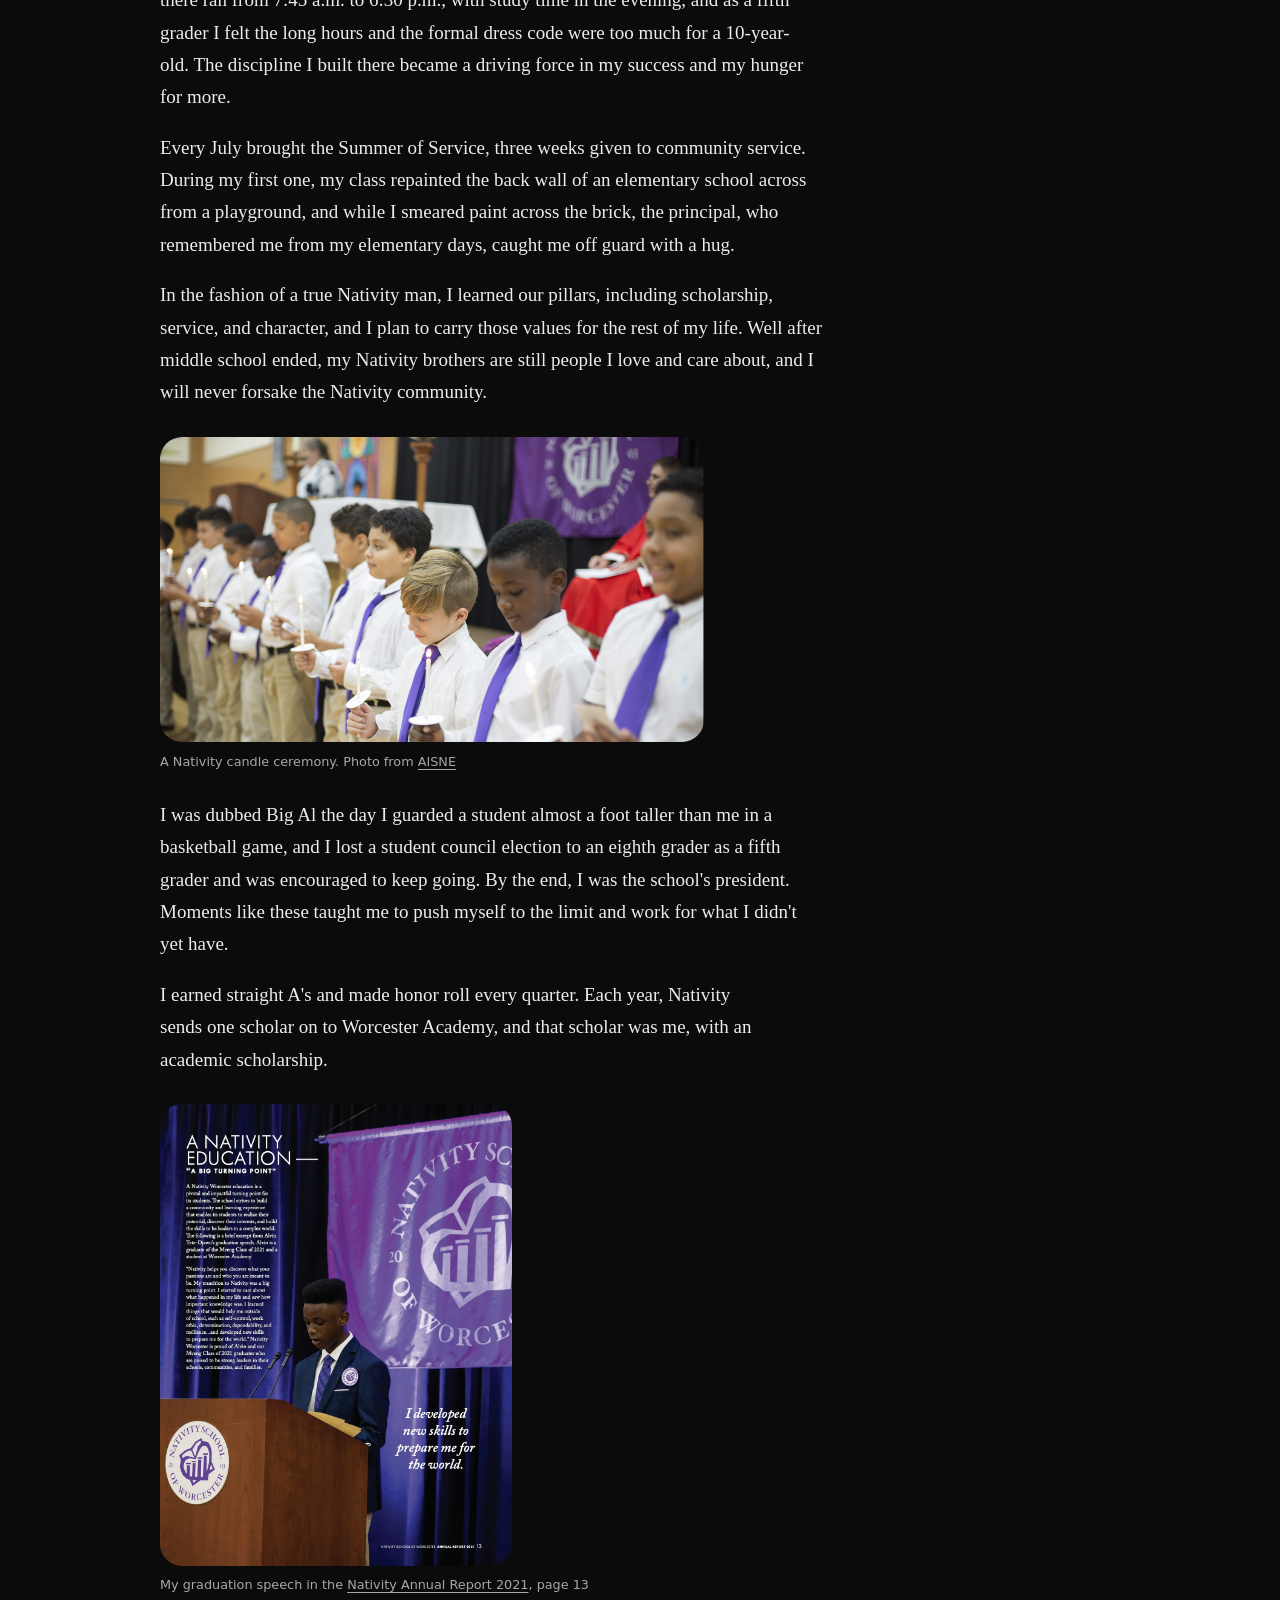
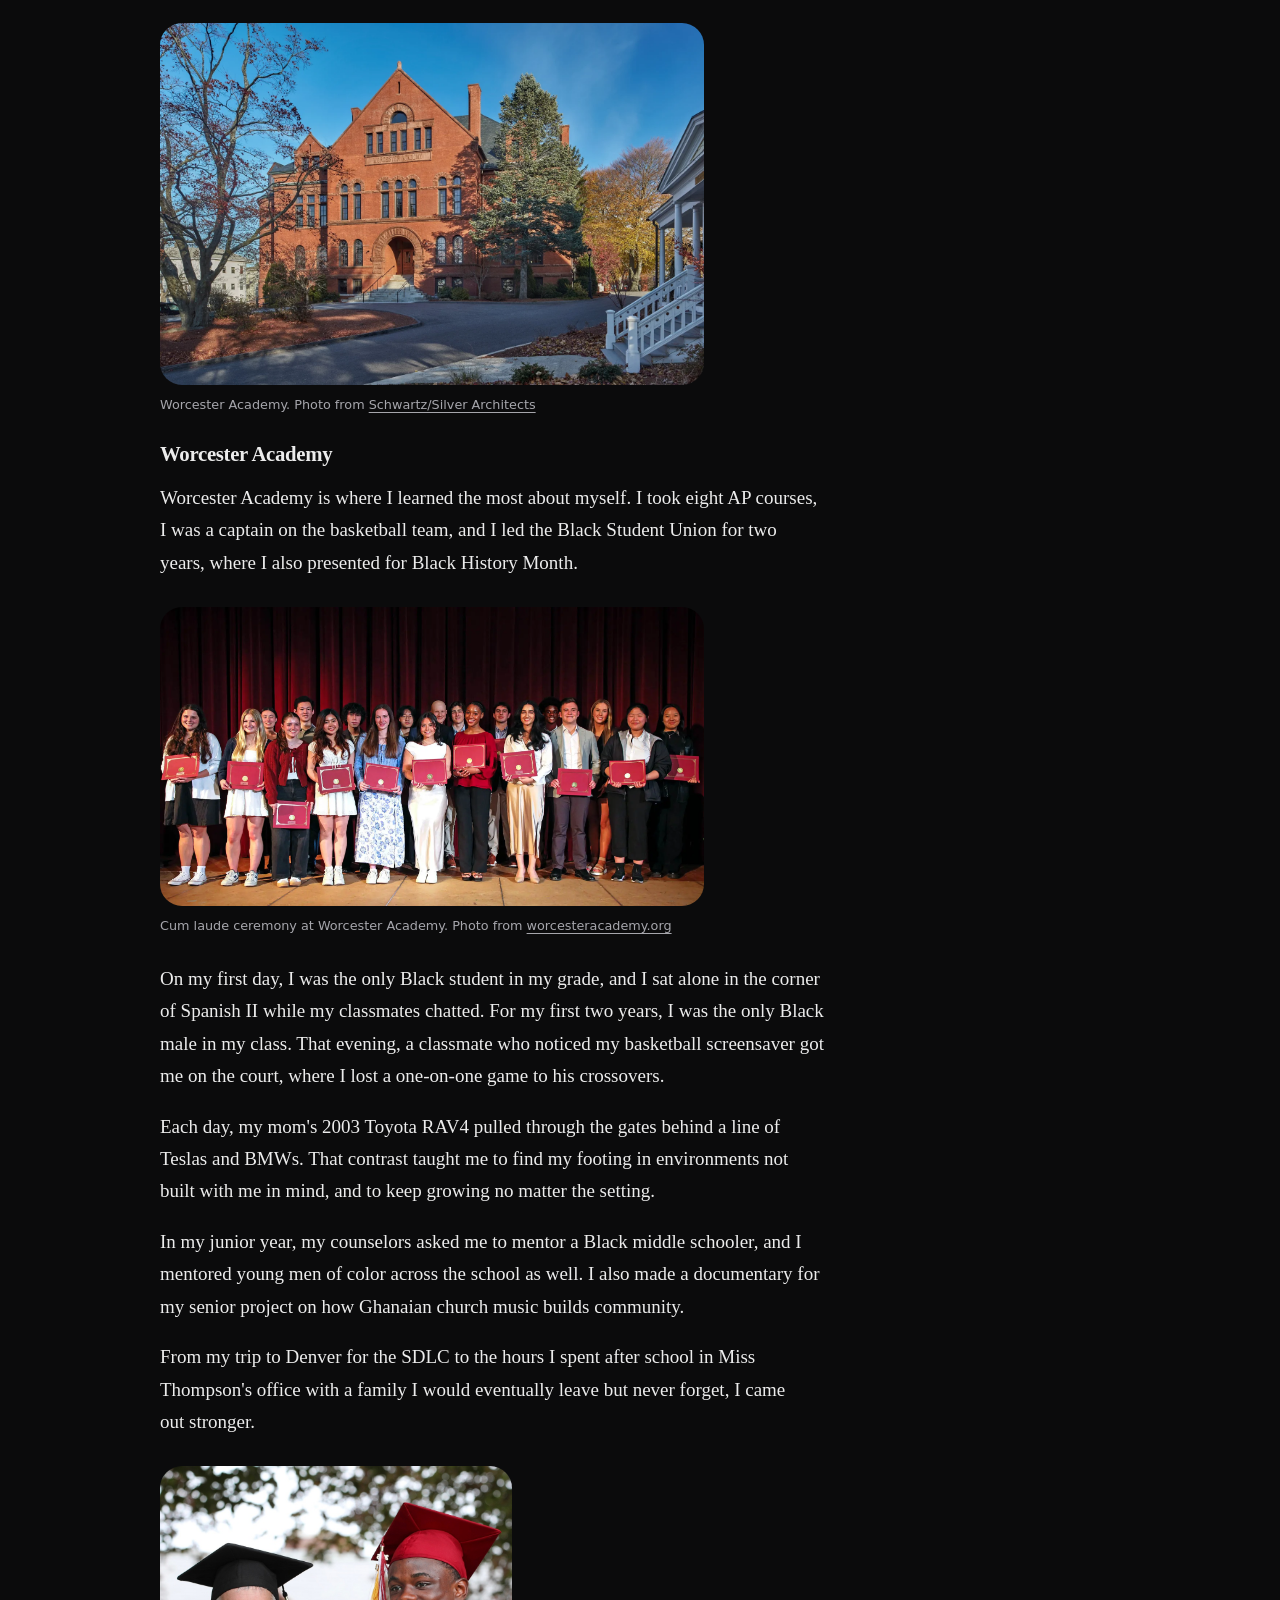
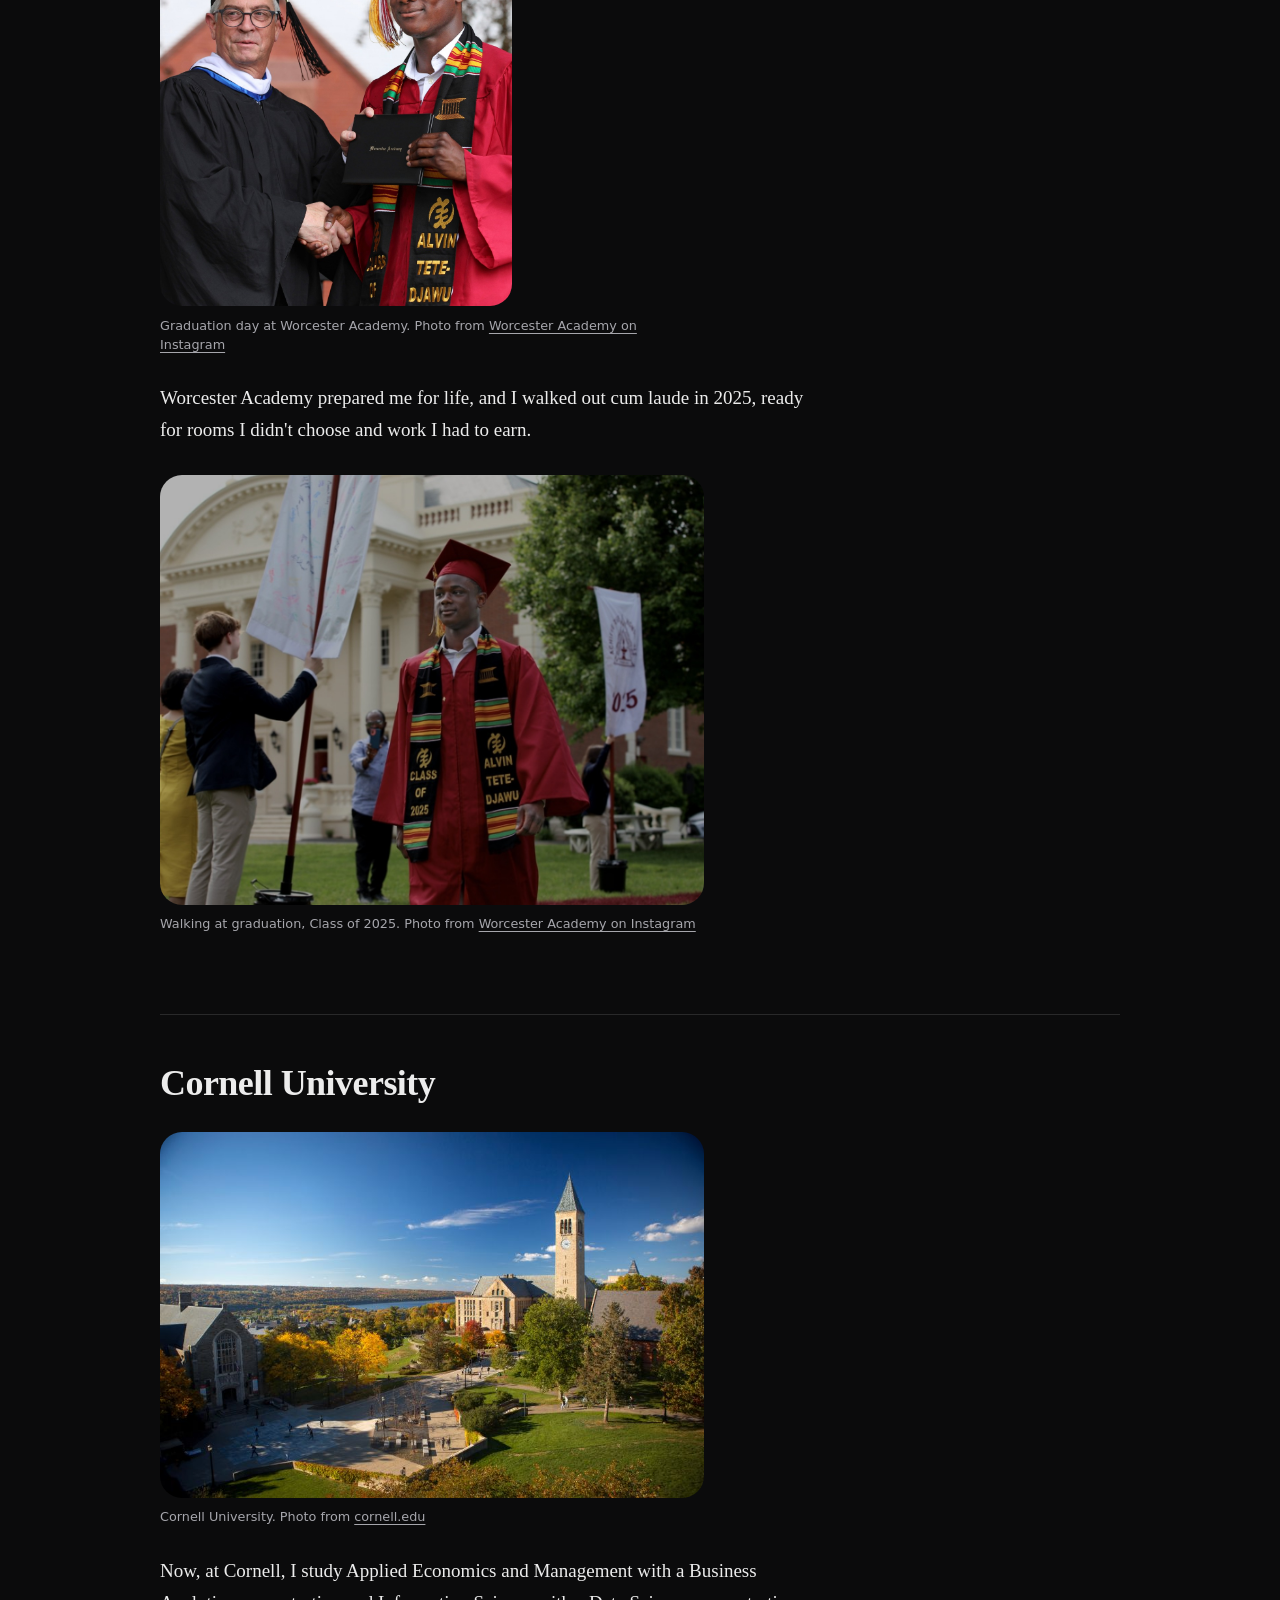
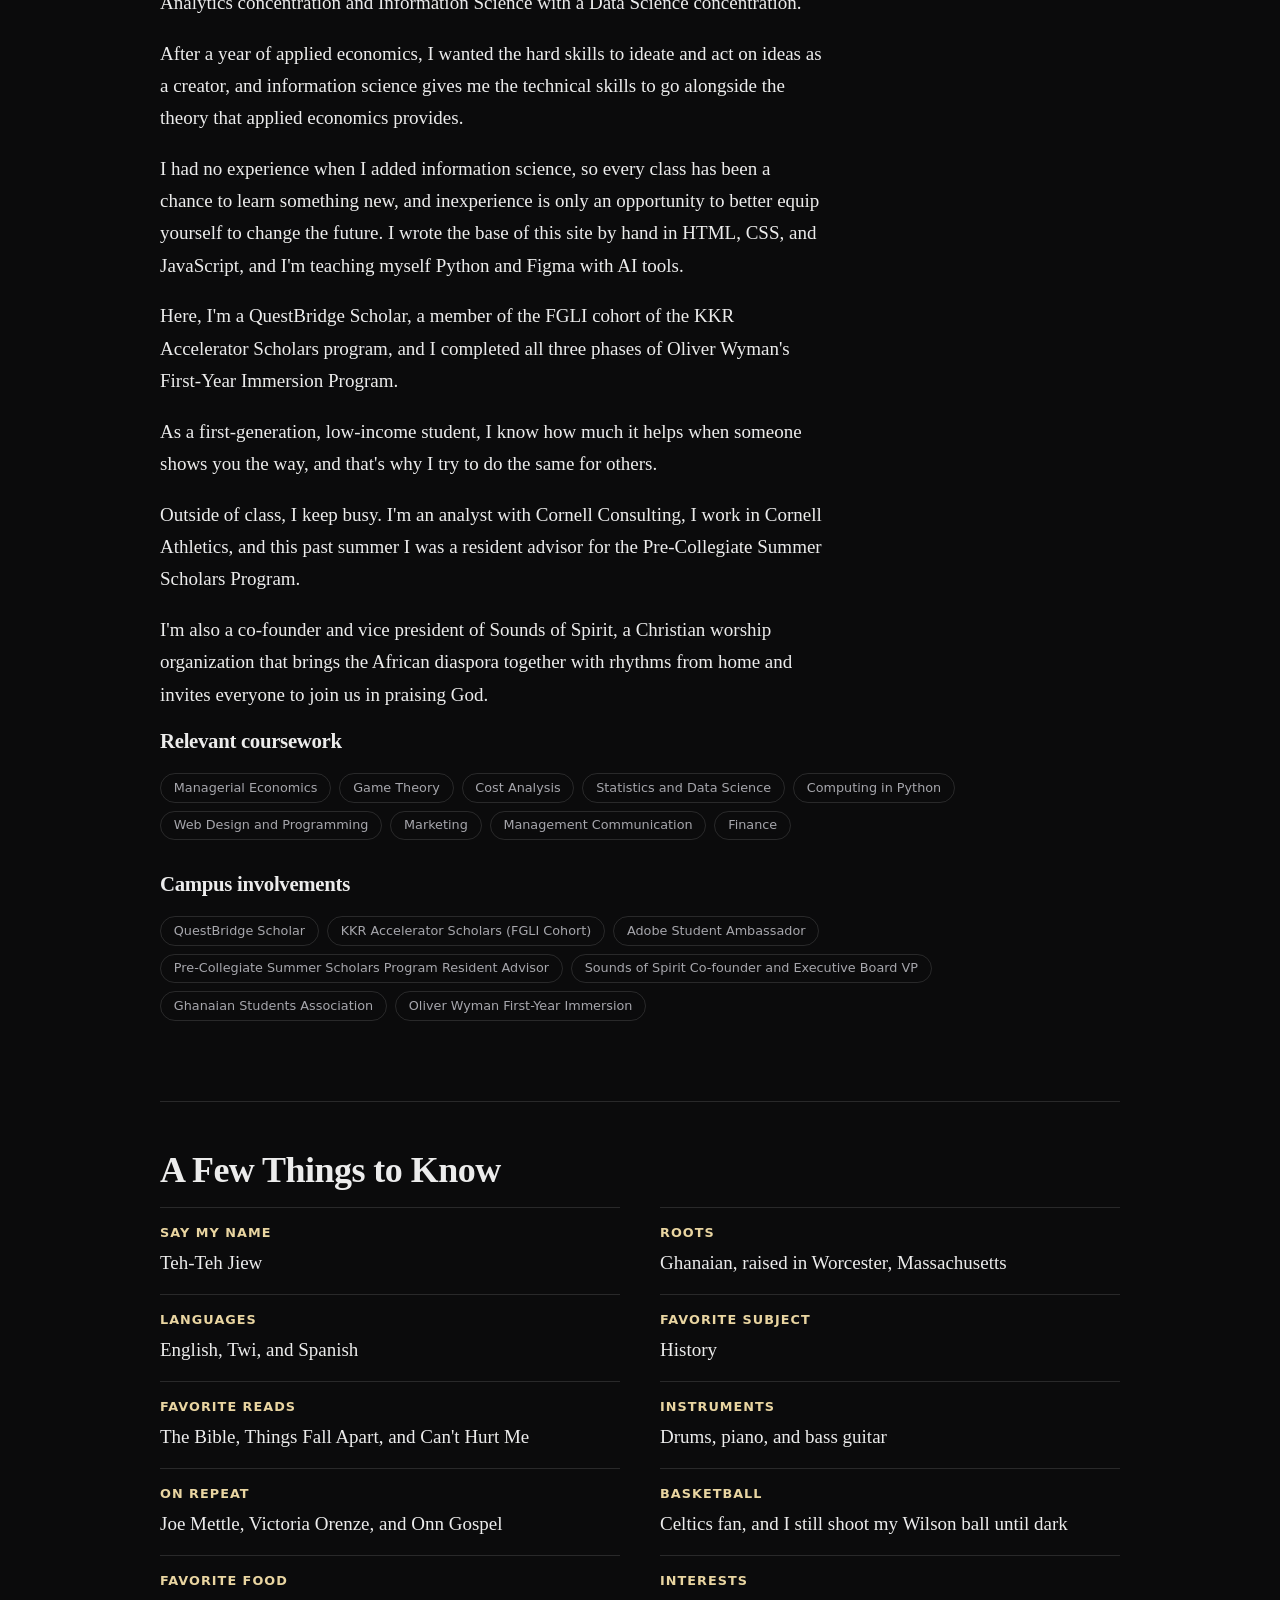
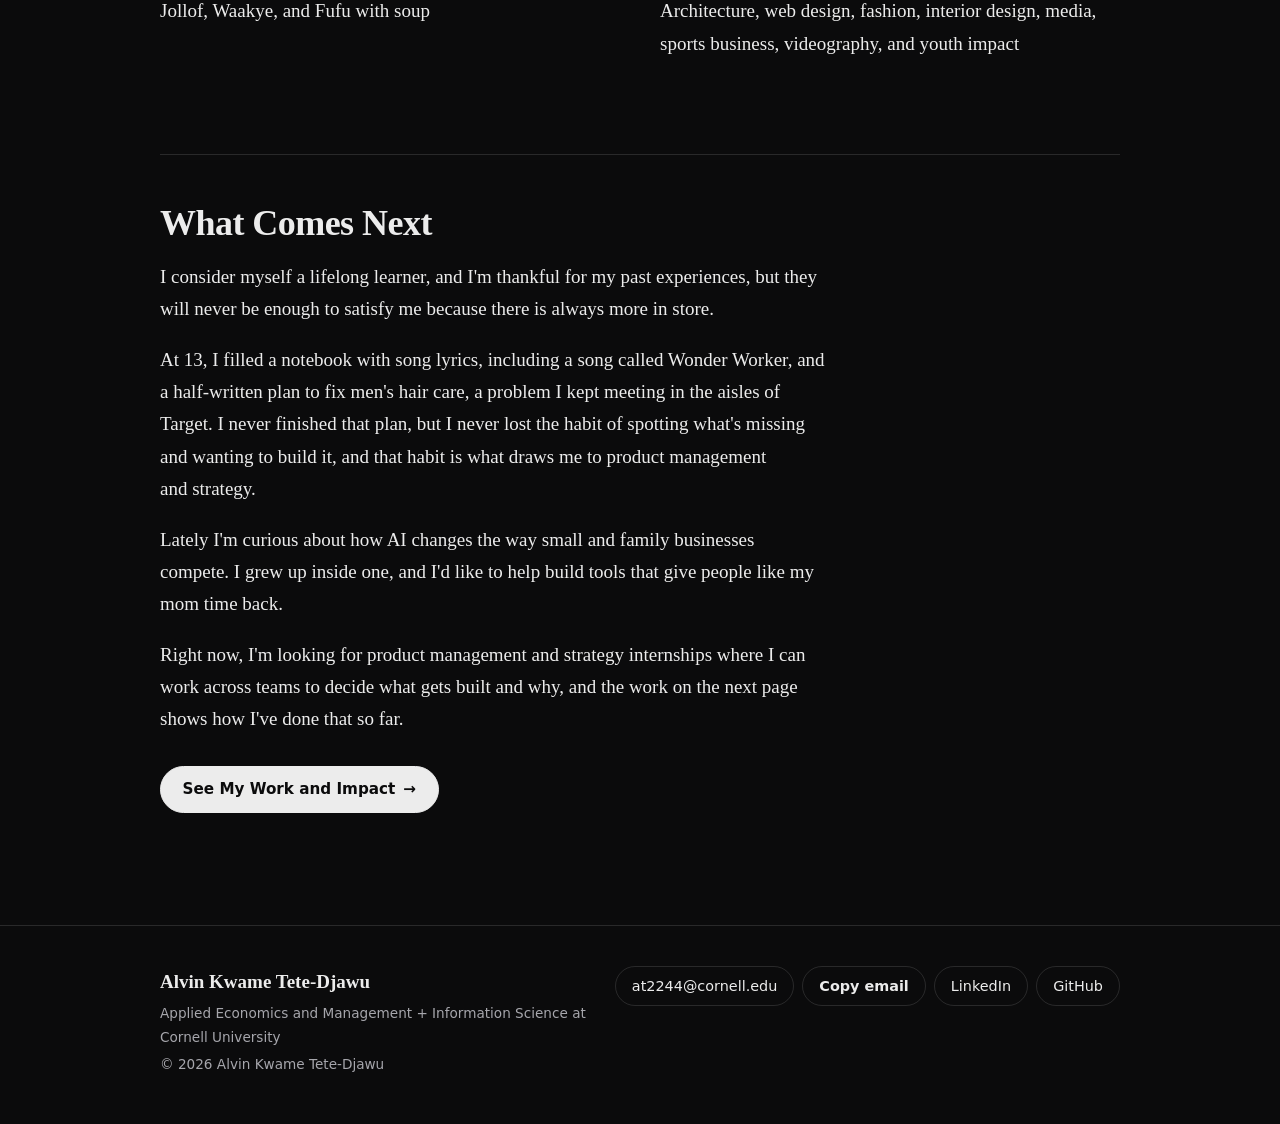
==== commit 62d9cebc: "Rebuild site v2 with expanded story, new styles and script" ====
--- a/index.html
+++ b/index.html
@@ -5,188 +5,268 @@
     <meta charset="UTF-8">
     <meta name="viewport" content="width=device-width, initial-scale=1">
     <title>My Story | Alvin Kwame Tete-Djawu</title>
+    <meta name="description" content="Cornell student in applied economics and information science who scaled a small business 8x, presented to Fortune 50 executives, and built revenue operations models. Looking for product management and strategy internships.">
+    <meta name="author" content="Alvin Kwame Tete-Djawu">
+    <meta name="theme-color" content="#0b0b0c">
+    <meta property="og:type" content="website">
+    <meta property="og:title" content="My Story | Alvin Kwame Tete-Djawu">
+    <meta property="og:description" content="Cornell student in applied economics and information science who scaled a small business 8x, presented to Fortune 50 executives, and built revenue operations models. Looking for product management and strategy internships.">
+    <meta property="og:url" content="https://alvinktd.github.io/index.html">
+    <meta property="og:image" content="https://alvinktd.github.io/images/headshot.jpg">
+    <!-- Tiny gold A on black, drawn inline so there is no extra file. -->
+    <link rel="icon" href="data:image/svg+xml,%3Csvg xmlns='http://www.w3.org/2000/svg' viewBox='0 0 64 64'%3E%3Crect width='64' height='64' rx='14' fill='%230b0b0c'/%3E%3Ctext x='32' y='44' font-size='36' text-anchor='middle' font-family='Georgia,serif' font-weight='700' fill='%23e9d5a1'%3EA%3C/text%3E%3C/svg%3E">
     <link rel="stylesheet" type="text/css" href="styles/site.css">
+    <script src="scripts/site.js" defer></script>
 </head>
 
 <body>
 
+    <a class="skip-link" href="#main">Skip to content</a>
+
+    <!-- Header with the name and the three page links. -->
     <header class="site-header">
-        <p class="site-name">Alvin Kwame</p>
-        <p class="site-name">Tete-Djawu</p>
-
-        <nav class="site-navigation">
-            <menu class="navigation-links">
-                <li><a class="current-page" href="index.html">My Story</a></li>
-                <li><a href="work.html">Work and Impact</a></li>
-                <li><a href="community.html">Community and Creativity</a></li>
-            </menu>
-        </nav>
+        <div class="header-inner">
+            <a class="site-name" href="index.html"><span>Alvin Kwame</span> <span>Tete-Djawu</span></a>
+
+            <nav class="site-navigation" aria-label="Main">
+                <ul>
+                    <li><a href="index.html" aria-current="page">My Story</a></li>
+                    <li><a href="work.html">Work and Impact</a></li>
+                    <li><a href="community.html">Community and Creativity</a></li>
+                </ul>
+            </nav>
+        </div>
     </header>
 
-    <main class="page-content">
-
-        <section class="hero">
+    <main id="main" class="page-content">
+
+        <!-- Hero. Photo, short intro, and the purpose of the site. -->
+        <section class="hero page-introduction">
             <picture class="hero-picture">
-                <img src="images/headshot.jpg" alt="Alvin headshot">
+                <img src="images/headshot.jpg" alt="Alvin headshot" width="900" height="900">
             </picture>
-            <section class="hero-text">
-                <p>I am Alvin Tete-Djawu, and I'm honored to be the son of a Ghanaian immigrant single mother who came to the United States for a better life. She worked overnight shifts while building a catering business, and her sacrifices gave me and my two younger sisters, Keziah and Renee, dreams far bigger than the confines of our two-bedroom apartment.</p>
-                <p>At Cornell University, I study Applied Economics and Management alongside Information Science. I'm drawn to the place where technology, people, and strategy meet, and I want to make things that ease life for the people who use them.</p>
+            <div class="hero-text">
+                <p class="eyebrow">Product, operations, and strategy</p>
+                <h1>Where technology, people, and strategy meet.</h1>
+                <p class="lede">I am Alvin Tete-Djawu, and I'm honored to be the son of a Ghanaian immigrant single mother who came to the United States for a better life. She worked overnight shifts while building a catering business, and her sacrifices gave me and my two younger sisters dreams far bigger than the confines of our two-bedroom apartment.</p>
+                <p>This site puts a story behind the name and the face, because storytelling is the skill I rely on most. I wrote it so you can learn who I am, where I come from, and what I've built, without having to ask.</p>
+                <p>At Cornell University, I study Applied Economics and Management and Information Science, and I'm drawn to product, operations, and strategy. I scaled my family's food business 8x, presented recommendations to Fortune 50 executives, and built revenue operations models, and I want to make things that ease life for the people who use them.</p>
                 <p>The people closest to a problem are often the farthest from its solution, and I'm living proof that anyone can bridge the gap between their reality and the change they want to see in the world. This site is my story so far, and there's much more to write, so welcome.</p>
-            </section>
-        </section>
-
-        <section class="story-section">
+                <p class="status">Looking for product management and strategy internships, summer 2027.</p>
+                <div class="hero-actions">
+                    <a class="button button--primary" href="work.html">See my work</a>
+                    <a class="button" href="community.html">Community and creativity</a>
+                </div>
+            </div>
+        </section>
+
+        <!-- Four numbers that matter most. -->
+        <ul class="stats">
+            <li><span class="stat-number">8x</span><span class="stat-label">revenue growth at Pinch of Africa, $7K to $56K</span></li>
+            <li><span class="stat-number">70+</span><span class="stat-label">event bookings, up from 17</span></li>
+            <li><span class="stat-number">294</span><span class="stat-label">net-new accounts surfaced at OpenSesame</span></li>
+            <li><span class="stat-number">50+</span><span class="stat-label">students mentored at a time</span></li>
+        </ul>
+
+        <!-- The name. -->
+        <section class="section name-section">
+            <h2>My Name</h2>
+            <p>My name is Alvin Kwame Tete-Djawu. Kwame is a Ghanaian name, and my last name is said Teh-Teh Jiew. I'm happy to say it for you, and I carry all three parts everywhere I go.</p>
+            <p>I'm the oldest of three, and I'm the first person in my family to go to college. I keep both of those in mind in everything I do.</p>
+        </section>
+
+        <!-- Home, family, food and faith. -->
+        <section class="section story-section">
             <h2>Where I Come From</h2>
-            <section class="entry">
+            <div class="story-block">
                 <p>Worcester, MA, or Mini-Ghana, as I call it, is home. By the grace of God, I traded the asphalt courts of Lincoln Village, where I shot my Wilson ball until I couldn't see the rim, for the lecture halls of an Ivy League school.</p>
-                <p>I don't despise humble beginnings, and I embrace them because they turned me into the resilient young man I am today. This city taught me to work hard, look out for the people around me, and keep going when things get tough. In north Worcester, bumpers are held together by duct tape and prayers, and people make what they have last.</p>
-                <figure class="school-figure">
-                    <picture>
-                        <img src="images/worcester.webp" alt="Downtown Worcester at dusk">
+                <p>I don't despise humble beginnings, and I embrace them because they turned me into the resilient young man I am today. This city taught me to work hard, look out for the people around me, and keep going when things get tough. Where I grew up, bumpers are held together by duct tape and prayers, and people make what they have last.</p>
+                <figure class="school-figure">
+                    <picture>
+                        <img src="images/worcester.webp" alt="Downtown Worcester at dusk" width="1414" height="1413" loading="lazy">
                     </picture>
                     <figcaption>Worcester, Massachusetts. Photo from the <a href="https://www.telegram.com/story/lifestyle/2025/04/26/livability-includes-worcester-ma-in-top-100-places-to-live-in-the-country/83269159007/">Telegram &amp; Gazette</a></figcaption>
                 </figure>
-                <p>I've since moved, and I'm grateful for the friends and family there who still pour into me and cheer me on from home.</p>
-                <p>Home also has a smell I carry with me. After a day of crayons and fooling around with my classmates in elementary school, I came home to my mom in the kitchen, making Kenkey, Tsofi, and Pepper with extra love and spice.</p>
+                <p>My mom came to the United States from Ghana for a better life. She worked overnight shifts while she built Pinch of Africa, a Black-owned catering business, and I started working in it in August 2020. I cleaned, helped customers, took orders, and ran seasonal promotions. During the school year we serve in a community college dining hall, and in the summer we set up at festivals, where I grill kebabs and chicken.</p>
+                <p>Home also has a smell I carry with me. After a day of crayons and fooling around with my classmates in elementary school, I came home to my mom in the kitchen, making Kenkey, Tsofi, and Pepper with extra love and spice. To this day my favorites are Jollof, Waakye, and Fufu with soup.</p>
                 <p>I am Ghanaian, and it shows in everything I do, from the family food business to the documentary I made about my heritage to the lens I see life through.</p>
                 <p>When I was younger, I was embarrassed to be an immigrant's child, but I've grown to love my Ghanaian roots, and I've learned that hiding who you are means losing a part of yourself.</p>
                 <p>In high school, I snacked on Chin Chin, a Ghanaian pastry, during free periods, even after I was told it looked like dog food. My heritage is a part of where I come from, and it plays an even bigger part in where I'm headed.</p>
-            </section>
-        </section>
-
-        <section class="education-section">
+                <p>Faith sits under all of it. Church is where my love of music started, where I learned to serve, and where I learned to show up when people count on me. I tell more of that story on the <a href="community.html">community page</a>.</p>
+                <p>I've since moved, and I'm grateful for the friends and family back home who still pour into me and cheer me on.</p>
+            </div>
+        </section>
+
+        <!-- Three schools before Cornell. -->
+        <section class="section education-section">
             <h2>Before the Ivy</h2>
             <p>Each of my three schools before Cornell pushed me in a different way, and together they prepared me for higher education and everything beyond.</p>
 
-            <section class="row-list">
-
-                <section class="school-row">
-                    <figure class="school-figure">
-                        <picture>
-                            <img src="images/jacobhiatt.jpg" alt="Jacob Hiatt Magnet School">
-                        </picture>
-                        <figcaption>Jacob Hiatt Magnet School. Photo from <a href="https://www.homes.com/school/worcester-ma/jacob-hiatt-magnet-school/6m0l1f76mg94d/">homes.com</a></figcaption>
-                    </figure>
-                    <p>Jacob Hiatt Magnet School is where my school story starts, and it gave me my first taste of what a good school can do for a kid.</p>
-                    <p>From kindergarten through elementary school, teachers who cared pushed me to strive for more and to care about something other than cartoons.</p>
-                    <p>Outside of my appreciation for the art of four-square, I'm grateful that my Jacob Hiatt family pushed me to get involved in my community, love others, and be a star student, just like our motto said.</p>
-                </section>
-
-                <section class="school-row">
-                    <figure class="school-figure">
-                        <picture>
-                            <img src="images/nswbuilding.webp" alt="Nativity School of Worcester building">
-                        </picture>
-                        <figcaption>Nativity School of Worcester. Photo from <a href="https://nativityworcester.org/">nativityworcester.org</a></figcaption>
-                    </figure>
-                    <p>School days at Nativity ran from 7:45 a.m. to 6:30 p.m., and as a fifth grader I felt the long hours and the formal dress code were too much for a 10-year-old. The discipline I built there became a driving force in my success and my hunger for more.</p>
-                    <p>Every July brought the Summer of Service, three weeks given to community service. During my first one, my class repainted the back wall of an elementary school across from a playground, and while I smeared paint across the brick, the principal, who remembered me from my elementary days, caught me off guard with a hug.</p>
-                    <p>In the fashion of a true Nativity man, I learned our pillars, including scholarship, service, and character, and I plan to carry those values for the rest of my life. Well after middle school ended, my Nativity brothers are still people I love and care about, and I will never forsake the Nativity community.</p>
-                    <figure class="school-figure">
-                        <picture>
-                            <img src="images/mveng.png" alt="Nativity candle ceremony">
-                        </picture>
-                        <figcaption>A Nativity candle ceremony. Photo from <a href="https://aisne.org/schools/nativity-school-of-worcester/">AISNE</a></figcaption>
-                    </figure>
-                    <p>I was dubbed Big Al the day I guarded a student almost a foot taller than me in a basketball game, and I lost a student council election to an eighth grader as a fifth grader and was encouraged to keep going. Moments like these taught me to push myself to the limit and work for what I didn't yet have.</p>
-                    <figure class="school-figure">
-                        <picture>
-                            <img src="images/nativity-speech.jpg" alt="My graduation speech in the Nativity annual report">
-                        </picture>
-                        <figcaption>My graduation speech in the <a href="https://nativityworcester.org/wp-content/uploads/2024/11/Nativity-Annual-Report-21-FINAL-2.pdf">Nativity Annual Report 2021</a>, page 13</figcaption>
-                    </figure>
-                </section>
-
-                <section class="school-row">
-                    <figure class="school-figure">
-                        <picture>
-                            <img src="images/wawarren.webp" alt="Worcester Academy building">
-                        </picture>
-                        <figcaption>Worcester Academy. Photo from <a href="https://www.schwartzsilver.com/projects/walker-hall">Schwartz/Silver Architects</a></figcaption>
-                    </figure>
-                    <p>Worcester Academy is where I learned the most about myself. My learning moved fastest there, with a schedule made up mostly of AP classes, and I was blessed to play basketball and co-lead the school's Black Student Union.</p>
-                    <figure class="school-figure">
-                        <picture>
-                            <img src="images/cumlaude.webp" alt="Cum laude ceremony at Worcester Academy">
-                        </picture>
-                        <figcaption>Cum laude ceremony at Worcester Academy. Photo from <a href="https://www.worcesteracademy.org/2025-cum-laude-society-inductees">worcesteracademy.org</a></figcaption>
-                    </figure>
-                    <p>On my first day, I was the only Black student in my grade, and I sat alone in the corner of Spanish II while my classmates chatted. That evening, Bill, a classmate who noticed my basketball screensaver, got me on the court, where I lost a one-on-one game to his crossovers.</p>
-                    <p>Each day, my mom's 2003 Toyota RAV4 pulled through the gates behind a line of Teslas and Mercedes. That contrast taught me to find my footing in environments not built with me in mind, and to keep growing no matter the setting.</p>
-                    <p>From my trip to Denver for the SDLC to the hours I spent after school in Mrs. Thompson's office with a family I would eventually leave but never forget, I came out stronger.</p>
-                    <figure class="school-figure">
-                        <picture>
-                            <img src="images/gradhandshake.jpg" alt="Alvin shaking hands at graduation">
-                        </picture>
-                        <figcaption>Graduation day at Worcester Academy. Photo from <a href="https://www.instagram.com/worcesteracademy/">Worcester Academy on Instagram</a></figcaption>
-                    </figure>
-                    <p>Worcester Academy was a rehearsal for life, where I learned I can make it through anything and walked out ready for rooms I didn't choose and work I had to earn.</p>
-                    <figure class="school-figure">
-                        <picture>
-                            <img src="images/gradwalk.jpg" alt="Alvin walking at graduation">
-                        </picture>
-                        <figcaption>Walking at graduation, Class of 2025. Photo from <a href="https://www.instagram.com/worcesteracademy/">Worcester Academy on Instagram</a></figcaption>
-                    </figure>
-                </section>
-
-            </section>
-        </section>
-
-        <section class="cornell-section">
+            <div class="school-row">
+                <figure class="school-figure">
+                    <picture>
+                        <img src="images/jacobhiatt.jpg" alt="Jacob Hiatt Magnet School" width="2048" height="1365" loading="lazy">
+                    </picture>
+                    <figcaption>Jacob Hiatt Magnet School. Photo from <a href="https://www.homes.com/school/worcester-ma/jacob-hiatt-magnet-school/6m0l1f76mg94d/">homes.com</a></figcaption>
+                </figure>
+                <h3>Jacob Hiatt Magnet School</h3>
+                <p>Jacob Hiatt Magnet School is where my school story starts, and it gave me my first taste of what a good school can do for a kid.</p>
+                <p>From kindergarten through elementary school, teachers who cared pushed me to strive for more and to care about something other than cartoons.</p>
+                <p>Outside of my appreciation for the art of four-square, I'm grateful that my Jacob Hiatt family pushed me to get involved in my community, love others, and be a star student, just like our motto said.</p>
+            </div>
+
+            <div class="school-row">
+                <figure class="school-figure">
+                    <picture>
+                        <img src="images/nswbuilding.webp" alt="Nativity School of Worcester building" width="1920" height="600" loading="lazy">
+                    </picture>
+                    <figcaption>Nativity School of Worcester. Photo from <a href="https://nativityworcester.org/">nativityworcester.org</a></figcaption>
+                </figure>
+                <h3>Nativity School of Worcester</h3>
+                <p>I first noticed Nativity as a green roof off I-290, and I pushed to apply. School days there ran from 7:45 a.m. to 6:30 p.m., with study time in the evening, and as a fifth grader I felt the long hours and the formal dress code were too much for a 10-year-old. The discipline I built there became a driving force in my success and my hunger for more.</p>
+                <p>Every July brought the Summer of Service, three weeks given to community service. During my first one, my class repainted the back wall of an elementary school across from a playground, and while I smeared paint across the brick, the principal, who remembered me from my elementary days, caught me off guard with a hug.</p>
+                <p>In the fashion of a true Nativity man, I learned our pillars, including scholarship, service, and character, and I plan to carry those values for the rest of my life. Well after middle school ended, my Nativity brothers are still people I love and care about, and I will never forsake the Nativity community.</p>
+                <figure class="school-figure">
+                    <picture>
+                        <img src="images/mveng.png" alt="Nativity candle ceremony" width="2002" height="1125" loading="lazy">
+                    </picture>
+                    <figcaption>A Nativity candle ceremony. Photo from <a href="https://aisne.org/schools/nativity-school-of-worcester/">AISNE</a></figcaption>
+                </figure>
+                <p>I was dubbed Big Al the day I guarded a student almost a foot taller than me in a basketball game, and I lost a student council election to an eighth grader as a fifth grader and was encouraged to keep going. By the end, I was the school's president. Moments like these taught me to push myself to the limit and work for what I didn't yet have.</p>
+                <p>I earned straight A's and made honor roll every quarter. Each year, Nativity sends one scholar on to Worcester Academy, and that scholar was me, with an academic scholarship.</p>
+                <figure class="school-figure">
+                    <picture>
+                        <img src="images/nativity-speech.jpg" alt="My graduation speech in the Nativity annual report" width="1164" height="1528" loading="lazy">
+                    </picture>
+                    <figcaption>My graduation speech in the <a href="https://nativityworcester.org/wp-content/uploads/2024/11/Nativity-Annual-Report-21-FINAL-2.pdf">Nativity Annual Report 2021</a>, page 13</figcaption>
+                </figure>
+            </div>
+
+            <div class="school-row">
+                <figure class="school-figure">
+                    <picture>
+                        <img src="images/wawarren.webp" alt="Worcester Academy building" width="1500" height="1000" loading="lazy">
+                    </picture>
+                    <figcaption>Worcester Academy. Photo from <a href="https://www.schwartzsilver.com/projects/walker-hall">Schwartz/Silver Architects</a></figcaption>
+                </figure>
+                <h3>Worcester Academy</h3>
+                <p>Worcester Academy is where I learned the most about myself. I took eight AP courses, I was a captain on the basketball team, and I led the Black Student Union for two years, where I also presented for Black History Month.</p>
+                <figure class="school-figure">
+                    <picture>
+                        <img src="images/cumlaude.webp" alt="Cum laude ceremony at Worcester Academy" width="1987" height="1094" loading="lazy">
+                    </picture>
+                    <figcaption>Cum laude ceremony at Worcester Academy. Photo from <a href="https://www.worcesteracademy.org/2025-cum-laude-society-inductees">worcesteracademy.org</a></figcaption>
+                </figure>
+                <p>On my first day, I was the only Black student in my grade, and I sat alone in the corner of Spanish II while my classmates chatted. For my first two years, I was the only Black male in my class. That evening, a classmate who noticed my basketball screensaver got me on the court, where I lost a one-on-one game to his crossovers.</p>
+                <p>Each day, my mom's 2003 Toyota RAV4 pulled through the gates behind a line of Teslas and BMWs. That contrast taught me to find my footing in environments not built with me in mind, and to keep growing no matter the setting.</p>
+                <p>In my junior year, my counselors asked me to mentor a Black middle schooler, and I mentored young men of color across the school as well. I also made a documentary for my senior project on how Ghanaian church music builds community.</p>
+                <p>From my trip to Denver for the SDLC to the hours I spent after school in Miss Thompson's office with a family I would eventually leave but never forget, I came out stronger.</p>
+                <figure class="school-figure">
+                    <picture>
+                        <img src="images/gradhandshake.jpg" alt="Alvin shaking hands at graduation" width="1080" height="1350" loading="lazy">
+                    </picture>
+                    <figcaption>Graduation day at Worcester Academy. Photo from <a href="https://www.instagram.com/worcesteracademy/">Worcester Academy on Instagram</a></figcaption>
+                </figure>
+                <p>Worcester Academy prepared me for life, and I walked out cum laude in 2025, ready for rooms I didn't choose and work I had to earn.</p>
+                <figure class="school-figure">
+                    <picture>
+                        <img src="images/gradwalk.jpg" alt="Alvin walking at graduation" width="1212" height="958" loading="lazy">
+                    </picture>
+                    <figcaption>Walking at graduation, Class of 2025. Photo from <a href="https://www.instagram.com/worcesteracademy/">Worcester Academy on Instagram</a></figcaption>
+                </figure>
+            </div>
+        </section>
+
+        <!-- Cornell. -->
+        <section class="section cornell-section">
             <h2>Cornell University</h2>
-            <figure class="school-figure">
-                <picture>
-                    <img src="images/cornell.jpeg" alt="Cornell University clock tower">
-                </picture>
-                <figcaption>Cornell University. Photo from <a href="https://www.cornell.edu/about/">cornell.edu</a></figcaption>
-            </figure>
-            <p>Now, at Cornell, I study Applied Economics and Management and Information Science.</p>
-            <p>After a year of applied economics, I wanted the hard skills to ideate and act on ideas as a creator, and information science gives me the technical skills to go alongside the theory that applied economics provides.</p>
-            <p>I had no experience when I added information science, so every class has been a chance to learn something new, and inexperience is only an opportunity to better equip yourself to change the future.</p>
-            <p>Here, I'm a QuestBridge Scholar, a member of the FGLI cohort of the KKR Accelerator Scholars program, and I completed all three phases of Oliver Wyman's First-Year Immersion Program.</p>
-            <p>As a first-generation, low-income student, I know how much it helps when someone shows you the way, and that's why I try to do the same for others.</p>
-            <p>Outside of class, I keep busy. I'm a business analyst with Cornell Consulting, I work in Cornell Athletics, and this summer I was a resident advisor for the Pre-Collegiate Summer Scholars Program.</p>
-            <p>I'm also vice president of Sounds of Spirit, a Christian worship organization that brings the African diaspora together with rhythms from home and invites everyone to join us in praising God.</p>
-
-            <h3>Campus Involvements</h3>
-            <ul class="involvement-list">
+            <div class="story-block">
+                <figure class="school-figure">
+                    <picture>
+                        <img src="images/cornell.jpeg" alt="Cornell University clock tower" width="800" height="538" loading="lazy">
+                    </picture>
+                    <figcaption>Cornell University. Photo from <a href="https://www.cornell.edu/about/">cornell.edu</a></figcaption>
+                </figure>
+                <p>Now, at Cornell, I study Applied Economics and Management with a Business Analytics concentration and Information Science with a Data Science concentration.</p>
+                <p>After a year of applied economics, I wanted the hard skills to ideate and act on ideas as a creator, and information science gives me the technical skills to go alongside the theory that applied economics provides.</p>
+                <p>I had no experience when I added information science, so every class has been a chance to learn something new, and inexperience is only an opportunity to better equip yourself to change the future. I wrote the base of this site by hand in HTML, CSS, and JavaScript, and I'm teaching myself Python and Figma with AI tools.</p>
+                <p>Here, I'm a QuestBridge Scholar, a member of the FGLI cohort of the KKR Accelerator Scholars program, and I completed all three phases of Oliver Wyman's First-Year Immersion Program.</p>
+                <p>As a first-generation, low-income student, I know how much it helps when someone shows you the way, and that's why I try to do the same for others.</p>
+                <p>Outside of class, I keep busy. I'm an analyst with Cornell Consulting, I work in Cornell Athletics, and this past summer I was a resident advisor for the Pre-Collegiate Summer Scholars Program.</p>
+                <p>I'm also a co-founder and vice president of Sounds of Spirit, a Christian worship organization that brings the African diaspora together with rhythms from home and invites everyone to join us in praising God.</p>
+            </div>
+
+            <h3>Relevant coursework</h3>
+            <ul class="chips">
+                <li>Managerial Economics</li>
+                <li>Game Theory</li>
+                <li>Cost Analysis</li>
+                <li>Statistics and Data Science</li>
+                <li>Computing in Python</li>
+                <li>Web Design and Programming</li>
+                <li>Marketing</li>
+                <li>Management Communication</li>
+                <li>Finance</li>
+            </ul>
+
+            <h3 class="spaced-heading">Campus involvements</h3>
+            <ul class="chips">
                 <li>QuestBridge Scholar</li>
                 <li>KKR Accelerator Scholars (FGLI Cohort)</li>
                 <li>Adobe Student Ambassador</li>
                 <li>Pre-Collegiate Summer Scholars Program Resident Advisor</li>
-                <li>Sounds of Spirit Executive Board VP</li>
+                <li>Sounds of Spirit Co-founder and Executive Board VP</li>
                 <li>Ghanaian Students Association</li>
                 <li>Oliver Wyman First-Year Immersion</li>
             </ul>
         </section>
 
-        <section class="closing-section">
+        <!-- Quick facts so nobody has to ask. -->
+        <section class="section facts-section">
+            <h2>A Few Things to Know</h2>
+            <dl class="facts">
+                <div><dt>Say my name</dt><dd>Teh-Teh Jiew</dd></div>
+                <div><dt>Roots</dt><dd>Ghanaian, raised in Worcester, Massachusetts</dd></div>
+                <div><dt>Languages</dt><dd>English, Twi, and Spanish</dd></div>
+                <div><dt>Favorite subject</dt><dd>History</dd></div>
+                <div><dt>Favorite reads</dt><dd>The Bible, Things Fall Apart, and Can't Hurt Me</dd></div>
+                <div><dt>Instruments</dt><dd>Drums, piano, and bass guitar</dd></div>
+                <div><dt>On repeat</dt><dd>Joe Mettle, Victoria Orenze, and Onn Gospel</dd></div>
+                <div><dt>Basketball</dt><dd>Celtics fan, and I still shoot my Wilson ball until dark</dd></div>
+                <div><dt>Favorite food</dt><dd>Jollof, Waakye, and Fufu with soup</dd></div>
+                <div><dt>Interests</dt><dd>Architecture, web design, fashion, interior design, media, sports business, videography, and youth impact</dd></div>
+            </dl>
+        </section>
+
+        <!-- What I want next. -->
+        <section class="section closing-section">
             <h2>What Comes Next</h2>
             <p>I consider myself a lifelong learner, and I'm thankful for my past experiences, but they will never be enough to satisfy me because there is always more in store.</p>
-            <p>At 13, I filled a notebook with song lyrics and a half-written plan to fix men's hair care, a problem I kept meeting in the aisles of Target. I never finished that plan, but I never lost the habit of spotting what's missing and wanting to build it, and that habit is what draws me to consulting, strategy, and product.</p>
-            <p>Right now, I'm taking the time to learn what lines up with my interests and my skills, and the best proof of where I'm headed is the work I've already done, so that's where I'd like to take you next.</p>
+            <p>At 13, I filled a notebook with song lyrics, including a song called Wonder Worker, and a half-written plan to fix men's hair care, a problem I kept meeting in the aisles of Target. I never finished that plan, but I never lost the habit of spotting what's missing and wanting to build it, and that habit is what draws me to product management and strategy.</p>
+            <p>Lately I'm curious about how AI changes the way small and family businesses compete. I grew up inside one, and I'd like to help build tools that give people like my mom time back.</p>
+            <p>Right now, I'm looking for product management and strategy internships where I can work across teams to decide what gets built and why, and the work on the next page shows how I've done that so far.</p>
             <a class="text-link" href="work.html">See My Work and Impact</a>
         </section>
 
     </main>
 
+    <!-- Footer with contact links. The script adds a Copy email button. -->
     <footer class="site-footer">
-        <section class="footer-content">
-            <section class="footer-name">
+        <div class="footer-inner">
+            <div class="footer-name">
                 <p class="footer-heading">Alvin Kwame Tete-Djawu</p>
-                <p class="footer-text">AEM + Information Science at Cornell University</p>
-            </section>
-
-            <section class="footer-links">
-                <a href="mailto:at2244@cornell.edu">at2244@cornell.edu</a>
+                <p class="footer-text">Applied Economics and Management + Information Science at Cornell University</p>
+                <p class="copyright">&copy; 2026 Alvin Kwame Tete-Djawu</p>
+            </div>
+
+            <div class="footer-links">
+                <a href="mailto:at2244@cornell.edu" data-copy-email>at2244@cornell.edu</a>
                 <a href="https://www.linkedin.com/in/alvinktd/">LinkedIn</a>
-            </section>
-        </section>
-
-        <p class="copyright">&copy; 2026 Alvin Kwame Tete-Djawu</p>
+                <a href="https://github.com/alvinktd">GitHub</a>
+            </div>
+        </div>
     </footer>
 
 </body>
 
-</html>+</html>
--- a/styles/site.css
+++ b/styles/site.css
@@ -1,289 +1,821 @@
-/* Copilot prompt used for this stylesheet:
-   Help me make this website aesthetically pleasing yet visually accessible in the design and in the way content is presented to users. All text should be easily legible, with a bare minimum font size of 16px. Images should not remain oversized, and all text should be left-aligned, to state a few best practices. I would personally like the basic serif font and clear gaps between sections. */
-
-* {
+/* Alvin Kwame Tete-Djawu personal site.
+   One stylesheet for all three pages.
+   Small screens come first, then wider screens override.
+
+   Quick knobs.
+   --page-max is the widest the text column gets. 60rem is 960px.
+   --accent is the one warm color.
+   --radius-lg rounds the images.
+*/
+
+/* Colors, sizes and fonts live here so one change updates every page. */
+:root {
+    --bg: #0b0b0c;
+    --text: #ececec;
+    --muted: #a6a6ac;
+    --line: rgba(255, 255, 255, 0.12);
+    --surface: rgba(255, 255, 255, 0.06);
+    --surface-strong: rgba(255, 255, 255, 0.12);
+    --accent: #e9d5a1;
+
+    --radius-lg: 22px;
+    --radius-md: 14px;
+    --pill: 999px;
+
+    --page-max: 60rem;
+    --gutter: clamp(1.25rem, 4vw, 2rem);
+
+    /* Heights of the sticky bars on wide screens, used for sticky offsets. */
+    --header-h: 4rem;
+    --nav-h: 3.75rem;
+
+    --serif: Georgia, "Times New Roman", serif;
+    --sans: system-ui, -apple-system, "Segoe UI", Roboto, Helvetica, Arial, sans-serif;
+}
+
+/* Base rules. */
+*,
+*::before,
+*::after {
     box-sizing: border-box;
+}
+
+html {
+    -webkit-text-size-adjust: 100%;
+    scroll-behavior: smooth;
+    /* Keeps jump links from hiding under the bars. */
+    scroll-padding-top: 1.5rem;
 }
 
 body {
     margin: 0;
-    background-color: #000000;
-    color: #f2f2f2;
-    font-family: Georgia, "Times New Roman", serif;
-    font-size: 17px;
+    background: var(--bg);
+    color: var(--text);
+    font-family: var(--serif);
+    font-size: clamp(1.0625rem, 1rem + 0.3vw, 1.1875rem);
     line-height: 1.7;
+    overflow-wrap: break-word;
+}
+
+img {
+    max-width: 100%;
 }
 
 a {
-    color: #ffffff;
+    color: var(--text);
+    text-underline-offset: 0.2em;
+}
+
+/* Clear focus ring for keyboard users. */
+a:focus-visible,
+button:focus-visible,
+summary:focus-visible {
+    outline: 2px solid var(--accent);
+    outline-offset: 3px;
+    border-radius: 6px;
+}
+
+/* Hidden until a keyboard user tabs to it. */
+.skip-link {
+    position: absolute;
+    left: 1rem;
+    top: -4rem;
+    z-index: 50;
+    padding: 0.6rem 1rem;
+    background: var(--text);
+    color: var(--bg);
+    font-family: var(--sans);
+    border-radius: var(--pill);
+}
+
+.skip-link:focus {
+    top: 1rem;
+}
+
+/* Header and navigation. On small screens the name sits on top and the links stack. */
+.site-header {
+    border-bottom: 1px solid var(--line);
+}
+
+.header-inner {
+    width: min(100% - 2 * var(--gutter), var(--page-max));
+    margin-inline: auto;
+    padding-top: 1.75rem;
+}
+
+.site-name {
+    display: block;
+    color: var(--text);
+    text-decoration: none;
+    font-weight: 700;
+    font-size: clamp(2.25rem, 9vw, 2.75rem);
+    line-height: 1.1;
+    letter-spacing: -0.01em;
+}
+
+.site-name span {
+    display: block;
+}
+
+.site-navigation ul {
+    list-style: none;
+    margin: 0;
+    padding: 1.25rem 0 1.5rem;
+    display: flex;
+    flex-direction: column;
+    align-items: flex-start;
+    gap: 0.25rem;
+}
+
+.site-navigation a {
+    display: inline-block;
+    padding: 0.5rem 0;
+    color: var(--muted);
+    text-decoration: none;
+    font-family: var(--sans);
+    font-size: 1.05rem;
+}
+
+.site-navigation a:hover {
+    color: var(--text);
+}
+
+.site-navigation a[aria-current="page"] {
+    color: var(--text);
+    font-weight: 600;
+    border-bottom: 2px solid var(--text);
+}
+
+/* Page layout. */
+.page-content {
+    width: min(100% - 2 * var(--gutter), var(--page-max));
+    margin-inline: auto;
+    padding-block: 2.5rem 3rem;
 }
 
 h1,
 h2,
 h3 {
-    margin: 0;
-    color: #ffffff;
-    font-weight: normal;
-    line-height: 1.25;
+    font-weight: 700;
+    line-height: 1.15;
+    letter-spacing: -0.015em;
+    margin: 0 0 1rem;
+    text-wrap: balance;
 }
 
 h1 {
-    margin-bottom: 20px;
-    font-size: 30px;
+    font-size: clamp(2rem, 1.4rem + 2.6vw, 3.25rem);
+    letter-spacing: -0.02em;
 }
 
 h2 {
-    margin-bottom: 20px;
-    font-size: 28px;
+    font-size: clamp(1.6rem, 1.3rem + 1.2vw, 2.25rem);
 }
 
 h3 {
-    margin-bottom: 14px;
-    font-size: 24px;
+    font-size: 1.3rem;
 }
 
 p {
-    margin-top: 0;
-    margin-bottom: 18px;
-}
-
-
-/* Header and navigation */
-
-.site-header {
-    padding: 28px 20px 0;
-    border-bottom: 1px solid #444444;
-}
-
-.site-name {
-    max-width: 560px;
-    margin: 0 auto;
-    color: #ffffff;
-    font-size: 44px;
-    font-weight: bold;
+    margin: 0 0 1.15rem;
+    max-width: 70ch;
+    text-wrap: pretty;
+}
+
+/* Small label above a page title. */
+.eyebrow {
+    margin: 0 0 1rem;
+    font-family: var(--sans);
+    font-size: 0.78rem;
+    font-weight: 600;
+    letter-spacing: 0.12em;
+    text-transform: uppercase;
+    color: var(--accent);
+}
+
+/* Each big block of a page gets a thin line above it. */
+.section {
+    margin-top: clamp(2.75rem, 7vw, 5rem);
+    padding-top: clamp(2rem, 5vw, 3rem);
+    border-top: 1px solid var(--line);
+}
+
+.page-introduction {
+    padding-bottom: 0.5rem;
+}
+
+.lede {
+    font-size: 1.12em;
+    color: var(--text);
+}
+
+/* Small pill that says what I am looking for. */
+.status {
+    display: inline-flex;
+    align-items: center;
+    gap: 0.6rem;
+    margin: 0.5rem 0 0;
+    padding: 0.45rem 1rem;
+    border: 1px solid var(--line);
+    border-radius: var(--pill);
+    background: var(--surface);
+    font-family: var(--sans);
+    font-size: 0.9rem;
+    line-height: 1.4;
+}
+
+.status::before {
+    content: "";
+    flex: none;
+    width: 0.55rem;
+    height: 0.55rem;
+    border-radius: 50%;
+    background: var(--accent);
+}
+
+/* Images and captions. Photos stay modest on purpose. */
+picture {
+    display: block;
+}
+
+picture img {
+    display: block;
+    width: 100%;
+    height: auto;
+    border-radius: var(--radius-lg);
+}
+
+.school-figure {
+    max-width: 34rem;
+    margin: 1.75rem 0;
+}
+
+/* Tall photos get a narrower cap so they do not take over the page. */
+.school-figure img[src$="nativity-speech.jpg"],
+.school-figure img[src$="gradhandshake.jpg"] {
+    max-width: 22rem;
+}
+
+.school-figure figcaption {
+    margin-top: 0.6rem;
+    font-family: var(--sans);
+    font-size: 0.8rem;
+    line-height: 1.5;
+    color: var(--muted);
+}
+
+.school-figure figcaption a {
+    color: var(--muted);
+}
+
+.inline-picture {
+    margin: 1.5rem 0;
+    max-width: 34rem;
+}
+
+.role-body .inline-picture {
+    max-width: 24rem;
+}
+
+/* Tall camera photo stays small. */
+.inline-picture img[src$="camerasmile.jpeg"] {
+    max-width: 18rem;
+}
+
+/* Hero on the home page. */
+.hero {
+    display: grid;
+    gap: 2rem;
+}
+
+.hero-picture img {
+    max-width: 22rem;
+    aspect-ratio: 4 / 5;
+    object-fit: cover;
+    object-position: center 20%;
+}
+
+.hero-actions {
+    display: flex;
+    flex-wrap: wrap;
+    gap: 0.75rem;
+    margin-top: 1.5rem;
+}
+
+/* Buttons and links that look like buttons. */
+.button,
+.text-link,
+.copy-button {
+    display: inline-flex;
+    align-items: center;
+    gap: 0.5rem;
+    min-height: 2.75rem;
+    padding: 0.6rem 1.35rem;
+    border-radius: var(--pill);
+    border: 1px solid var(--line);
+    background: transparent;
+    color: var(--text);
+    font-family: var(--sans);
+    font-size: 0.95rem;
+    font-weight: 600;
+    text-decoration: none;
+    cursor: pointer;
+    transition: background 0.2s ease, border-color 0.2s ease;
+}
+
+.button:hover,
+.text-link:hover,
+.copy-button:hover {
+    background: var(--surface-strong);
+    border-color: rgba(255, 255, 255, 0.3);
+}
+
+.button--primary,
+.text-link {
+    background: var(--text);
+    color: var(--bg);
+    border-color: var(--text);
+}
+
+.button--primary:hover,
+.text-link:hover {
+    background: #ffffff;
+    border-color: #ffffff;
+}
+
+.text-link::after {
+    content: "\2192";
+}
+
+/* Row of big numbers. Two across on phones, four across on wider screens. */
+.stats {
+    list-style: none;
+    margin: 2.75rem 0 0;
+    padding: 0;
+    display: grid;
+    grid-template-columns: repeat(2, minmax(0, 1fr));
+    gap: 1.75rem 1.5rem;
+}
+
+.stats li {
+    padding-top: 1rem;
+    border-top: 1px solid var(--line);
+}
+
+.stat-number {
+    display: block;
+    font-size: clamp(2rem, 1.5rem + 2vw, 2.75rem);
+    font-weight: 700;
     line-height: 1.1;
-}
-
-.site-navigation {
-    max-width: 560px;
-    margin: 0 auto;
-    padding: 20px 0 22px;
-}
-
-.navigation-links {
+    color: var(--accent);
+}
+
+.stat-label {
+    display: block;
+    margin-top: 0.35rem;
+    font-family: var(--sans);
+    font-size: 0.85rem;
+    line-height: 1.45;
+    color: var(--muted);
+}
+
+/* Chips are the small rounded tags for keywords. */
+.chips {
+    list-style: none;
+    margin: 1.25rem 0 0;
+    padding: 0;
     display: flex;
-    flex-direction: column;
-    align-items: flex-start;
-    gap: 16px;
+    flex-wrap: wrap;
+    gap: 0.5rem;
+}
+
+.chips li {
+    padding: 0.3rem 0.8rem;
+    border: 1px solid var(--line);
+    border-radius: var(--pill);
+    font-family: var(--sans);
+    font-size: 0.8rem;
+    line-height: 1.4;
+    color: var(--muted);
+}
+
+/* Roles on the work page and entries on the community page. Stacked on phones. */
+.role,
+.entry {
+    display: grid;
+    gap: 0.75rem;
+    padding-block: 2rem;
+    border-top: 1px solid var(--line);
+}
+
+.role:first-of-type,
+.entry:first-of-type {
+    border-top: 0;
+    padding-top: 0.5rem;
+}
+
+.role-meta h3,
+.entry-meta h3 {
+    margin-bottom: 0.25rem;
+}
+
+.role-title,
+.role-dates,
+.entry-note {
+    display: block;
+    font-family: var(--sans);
+    font-size: 0.9rem;
+    line-height: 1.5;
+    color: var(--muted);
+}
+
+.role-body > :last-child,
+.entry-body > :last-child {
+    margin-bottom: 0;
+}
+
+/* Jump links on the work page. */
+.page-nav {
+    margin-top: 2.5rem;
+}
+
+.page-nav ul {
+    list-style: none;
     margin: 0;
     padding: 0;
+    display: flex;
+    flex-wrap: wrap;
+    gap: 0.5rem;
+}
+
+.page-nav a {
+    display: inline-block;
+    padding: 0.4rem 1rem;
+    border: 1px solid var(--line);
+    border-radius: var(--pill);
+    font-family: var(--sans);
+    font-size: 0.85rem;
+    color: var(--muted);
+    text-decoration: none;
+}
+
+.page-nav a:hover,
+.page-nav a.is-active {
+    background: var(--surface-strong);
+    color: var(--text);
+    border-color: transparent;
+}
+
+/* Earlier roles sit inside a drop-down. */
+details.earlier {
+    border-top: 1px solid var(--line);
+    padding-block: 1.25rem 0.5rem;
+}
+
+details.earlier summary {
+    display: inline-flex;
+    align-items: center;
+    gap: 0.6rem;
+    padding: 0.55rem 1.2rem;
+    border: 1px solid var(--line);
+    border-radius: var(--pill);
+    font-family: var(--sans);
+    font-size: 0.95rem;
+    font-weight: 600;
+    cursor: pointer;
     list-style: none;
 }
 
-.navigation-links a {
-    display: block;
-    padding: 2px 0 4px;
-    border-bottom: 2px solid #000000;
-    line-height: 1.3;
-    color: #d6d6d6;
-    font-size: 17px;
-    text-decoration: none;
-}
-
-.navigation-links .current-page {
-    border-bottom-color: #ffffff;
-    color: #ffffff;
-    font-weight: bold;
-}
-
-
-/* Page layout */
-
-.page-content {
-    max-width: 600px;
-    margin: 0 auto;
-    padding: 0 20px;
-}
-
-
-/* Home hero: image and intro inside the white sidebar block */
-
-.hero {
-    margin-top: 30px;
-    margin-bottom: 40px;
-}
-
-.hero-picture img {
-    display: block;
-    width: 100%;
-    max-width: 360px;
-    margin: 0 auto 28px;
-}
-
-
-/* First section of every page: white sidebar line */
-
-.hero-text,
-.page-introduction {
-    padding-left: 20px;
-    border-left: 3px solid #ffffff;
-}
-
-.page-introduction {
-    margin-top: 30px;
-    margin-bottom: 40px;
-}
-
-
-/* Sections */
-
-.story-section,
-.education-section,
-.experience-section,
-.community-section,
-.creativity-section,
-.cornell-section,
-.skills-section,
-.certifications-section {
-    margin-bottom: 40px;
-    padding-top: 32px;
-    border-top: 1px solid #444444;
-}
-
-
-/* Entries: title, then text and images in any order */
-
-.entry {
-    display: flex;
-    flex-direction: column;
-    margin-top: 32px;
-}
-
-.entry img,
-.cornell-section img {
-    display: block;
-    width: 100%;
-    margin-bottom: 18px;
-}
-
-
-/* School rows and figures with captions */
-
-.row-list {
-    display: flex;
-    flex-direction: column;
-    margin-top: 20px;
-}
-
-.school-row {
-    display: flex;
-    flex-direction: column;
-    padding: 22px 0 4px;
-    border-top: 1px solid #444444;
-}
-
-.school-figure {
-    margin: 0 0 16px;
-}
-
-.school-figure img {
-    display: block;
-    width: 100%;
+details.earlier .role:first-of-type {
+    padding-top: 2rem;
+    border-top: 1px solid var(--line);
+    margin-top: 1.25rem;
+}
+
+details.earlier summary::-webkit-details-marker {
+    display: none;
+}
+
+details.earlier summary::after {
+    content: "+";
+}
+
+details.earlier[open] summary::after {
+    content: "\2212";
+}
+
+details.earlier summary:hover {
+    background: var(--surface-strong);
+}
+
+/* Skills groups. */
+.skill-group {
+    padding-block: 1.25rem;
+    border-top: 1px solid var(--line);
+}
+
+.skill-group:first-of-type {
+    border-top: 0;
+    padding-top: 0;
+}
+
+.skill-group h3 {
+    font-size: 1rem;
+    font-family: var(--sans);
+    font-weight: 600;
+    color: var(--muted);
     margin-bottom: 0;
 }
 
-.school-figure figcaption {
-    margin-top: 8px;
-    color: #d6d6d6;
-    font-size: 16px;
-    font-style: italic;
-    line-height: 1.5;
-}
-
-
-/* Skills and Campus Involvements */
-
-.skills-section h3,
-.cornell-section h3 {
-    margin-top: 28px;
-    margin-bottom: 8px;
-}
-
-.skills-section p {
-    margin-bottom: 0;
-}
-
-
-/* Certifications and involvements lists */
-
-.certification-list,
-.involvement-list {
-    margin: 20px 0 0;
-    padding-left: 28px;
-}
-
-.certification-list li,
-.involvement-list li {
-    margin-bottom: 12px;
-    padding-left: 6px;
-}
-
-
-/* Links and closing sections */
-
-.text-link {
-    display: inline-block;
-    padding-bottom: 3px;
-    border-bottom: 1px solid #ffffff;
-    color: #ffffff;
-    text-decoration: none;
-}
-
-.closing-section {
-    padding-top: 32px;
-    padding-bottom: 50px;
-    border-top: 1px solid #444444;
-}
-
-
-/* Footer */
-
+.skill-group .chips {
+    margin-top: 0.75rem;
+}
+
+.skill-group .chips li {
+    color: var(--text);
+}
+
+/* Quick facts list on the home page. */
+.facts {
+    margin: 0;
+    display: grid;
+    gap: 0;
+}
+
+.facts div {
+    padding-block: 0.9rem;
+    border-top: 1px solid var(--line);
+}
+
+.facts dt {
+    font-family: var(--sans);
+    font-size: 0.8rem;
+    font-weight: 600;
+    letter-spacing: 0.08em;
+    text-transform: uppercase;
+    color: var(--accent);
+}
+
+.facts dd {
+    margin: 0.2rem 0 0;
+}
+
+/* Lists. */
+.spaced-heading {
+    margin-top: 2rem;
+}
+
+.certification-list {
+    margin: 0 0 1.25rem;
+    padding-left: 1.4rem;
+    max-width: 66ch;
+}
+
+.certification-list li {
+    padding-block: 0.25rem;
+}
+
+.closing-section .text-link {
+    margin-top: 0.75rem;
+}
+
+/* Footer. */
 .site-footer {
-    padding: 32px 20px;
-    border-top: 1px solid #444444;
-}
-
-.footer-content {
-    display: flex;
-    flex-direction: column;
-    gap: 22px;
-    max-width: 560px;
-    margin: 0 auto;
+    margin-top: 3rem;
+    border-top: 1px solid var(--line);
+}
+
+.footer-inner {
+    width: min(100% - 2 * var(--gutter), var(--page-max));
+    margin-inline: auto;
+    padding-block: 2.5rem 3rem;
+    display: grid;
+    gap: 1.5rem;
 }
 
 .footer-heading {
-    margin-bottom: 6px;
-    color: #ffffff;
-    font-size: 24px;
-}
-
-.footer-text {
-    margin-bottom: 0;
-    color: #d6d6d6;
-    font-size: 16px;
+    margin: 0;
+    font-weight: 700;
+}
+
+.footer-text,
+.copyright {
+    margin: 0.25rem 0 0;
+    font-family: var(--sans);
+    font-size: 0.85rem;
+    color: var(--muted);
 }
 
 .footer-links {
     display: flex;
-    flex-direction: column;
-    gap: 12px;
-}
-
-.copyright {
-    max-width: 560px;
-    margin: 26px auto 0;
-    padding-top: 18px;
-    border-top: 1px solid #444444;
-    color: #d6d6d6;
-    font-size: 16px;
-}
+    flex-wrap: wrap;
+    gap: 0.5rem;
+}
+
+.footer-links a {
+    display: inline-flex;
+    align-items: center;
+    min-height: 2.5rem;
+    padding: 0.4rem 1rem;
+    border: 1px solid var(--line);
+    border-radius: var(--pill);
+    font-family: var(--sans);
+    font-size: 0.9rem;
+    text-decoration: none;
+}
+
+.footer-links a:hover {
+    background: var(--surface-strong);
+}
+
+.copy-button {
+    min-height: 2.5rem;
+    padding: 0.4rem 1rem;
+    font-size: 0.9rem;
+}
+
+/* Small message that pops up after the email is copied. */
+.toast {
+    position: fixed;
+    left: 50%;
+    bottom: 1.5rem;
+    z-index: 60;
+    padding: 0.6rem 1.2rem;
+    border-radius: var(--pill);
+    background: var(--text);
+    color: var(--bg);
+    font-family: var(--sans);
+    font-size: 0.9rem;
+    opacity: 0;
+    transform: translate(-50%, 1rem);
+    pointer-events: none;
+    transition: opacity 0.25s ease, transform 0.25s ease;
+}
+
+.toast.is-visible {
+    opacity: 1;
+    transform: translate(-50%, 0);
+}
+
+/* Blocks fade in as they scroll into view. The script adds the first class. */
+.reveal {
+    opacity: 0;
+    transform: translateY(0.75rem);
+    transition: opacity 0.6s ease, transform 0.6s ease;
+}
+
+.reveal.is-visible {
+    opacity: 1;
+    transform: none;
+}
+
+/* Touch screens get bigger tap targets. */
+@media (pointer: coarse) {
+    .site-navigation a,
+    .page-nav a {
+        min-height: 2.75rem;
+        display: inline-flex;
+        align-items: center;
+    }
+}
+
+/* Tablets and small laptops. */
+@media (min-width: 40rem) {
+    .stats {
+        grid-template-columns: repeat(4, minmax(0, 1fr));
+    }
+
+    .facts {
+        grid-template-columns: repeat(2, minmax(0, 1fr));
+        column-gap: 2.5rem;
+    }
+
+    .page-content {
+        padding-block: 3.25rem 4rem;
+    }
+}
+
+/* Laptops and desktops. Slim sticky header, side by side layouts. */
+@media (min-width: 56rem) {
+    html {
+        scroll-padding-top: calc(var(--header-h) + var(--nav-h) + 1rem);
+    }
+
+    .site-header {
+        position: sticky;
+        top: 0;
+        z-index: 20;
+        background: rgba(11, 11, 12, 0.82);
+        -webkit-backdrop-filter: blur(14px);
+        backdrop-filter: blur(14px);
+    }
+
+    .header-inner {
+        display: flex;
+        align-items: center;
+        justify-content: space-between;
+        min-height: var(--header-h);
+        padding-block: 0;
+    }
+
+    .site-name {
+        font-size: 1.1rem;
+        letter-spacing: 0;
+    }
+
+    .site-name span {
+        display: inline;
+    }
+
+    .site-navigation ul {
+        flex-direction: row;
+        align-items: center;
+        padding: 0;
+        gap: 0.25rem;
+    }
+
+    .site-navigation a {
+        padding: 0.5rem 1rem;
+        border-radius: var(--pill);
+        font-size: 0.92rem;
+    }
+
+    .site-navigation a[aria-current="page"] {
+        background: var(--surface-strong);
+        border-bottom: 0;
+    }
+
+    .hero {
+        grid-template-columns: minmax(0, 19rem) minmax(0, 1fr);
+        gap: clamp(2.5rem, 5vw, 4.5rem);
+        align-items: start;
+    }
+
+    .hero-picture img {
+        max-width: none;
+    }
+
+    /* Jump bar sticks right under the header. */
+    .page-nav {
+        position: sticky;
+        top: var(--header-h);
+        z-index: 10;
+        min-height: var(--nav-h);
+        margin-inline: calc(-1 * var(--gutter));
+        padding: 0.75rem var(--gutter);
+        background: rgba(11, 11, 12, 0.82);
+        -webkit-backdrop-filter: blur(14px);
+        backdrop-filter: blur(14px);
+    }
+
+    .role,
+    .entry {
+        grid-template-columns: 13.5rem minmax(0, 1fr);
+        gap: 2.5rem;
+        padding-block: 2.25rem;
+    }
+
+    /* The left column stays in view while its text scrolls. */
+    .role-meta,
+    .entry-meta {
+        position: sticky;
+        top: calc(var(--header-h) + 1.5rem);
+        align-self: start;
+    }
+
+    /* On the work page the jump bar is also sticky, so sit lower. */
+    .page-nav ~ .section .role-meta {
+        top: calc(var(--header-h) + var(--nav-h) + 1rem);
+    }
+
+    .footer-inner {
+        grid-template-columns: 1fr auto;
+        align-items: start;
+    }
+}
+
+/* Very wide screens. Slightly bigger type, same column width. */
+@media (min-width: 90rem) {
+    body {
+        font-size: 1.1875rem;
+    }
+}
+
+/* People who turn motion off get no animation. */
+@media (prefers-reduced-motion: reduce) {
+    html {
+        scroll-behavior: auto;
+    }
+
+    *,
+    *::before,
+    *::after {
+        transition: none !important;
+        animation: none !important;
+    }
+
+    .reveal {
+        opacity: 1;
+        transform: none;
+    }
+}
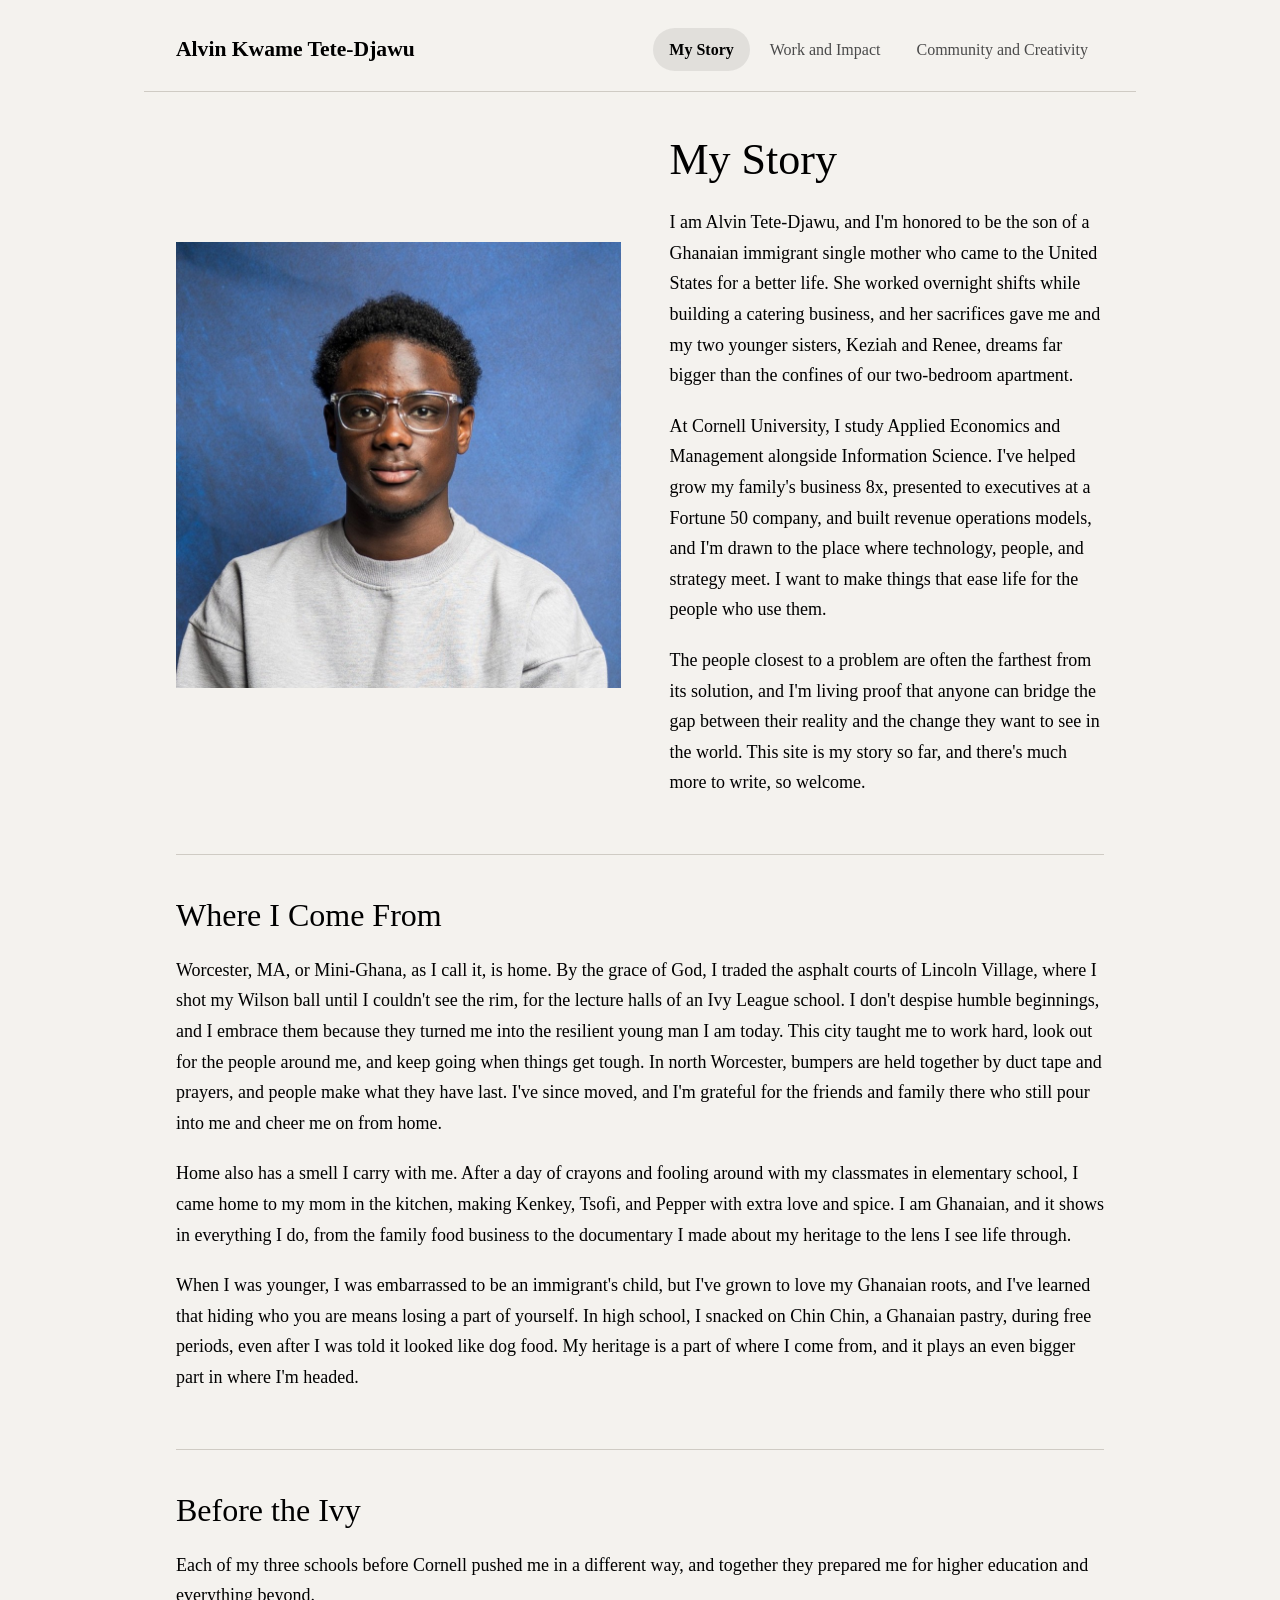
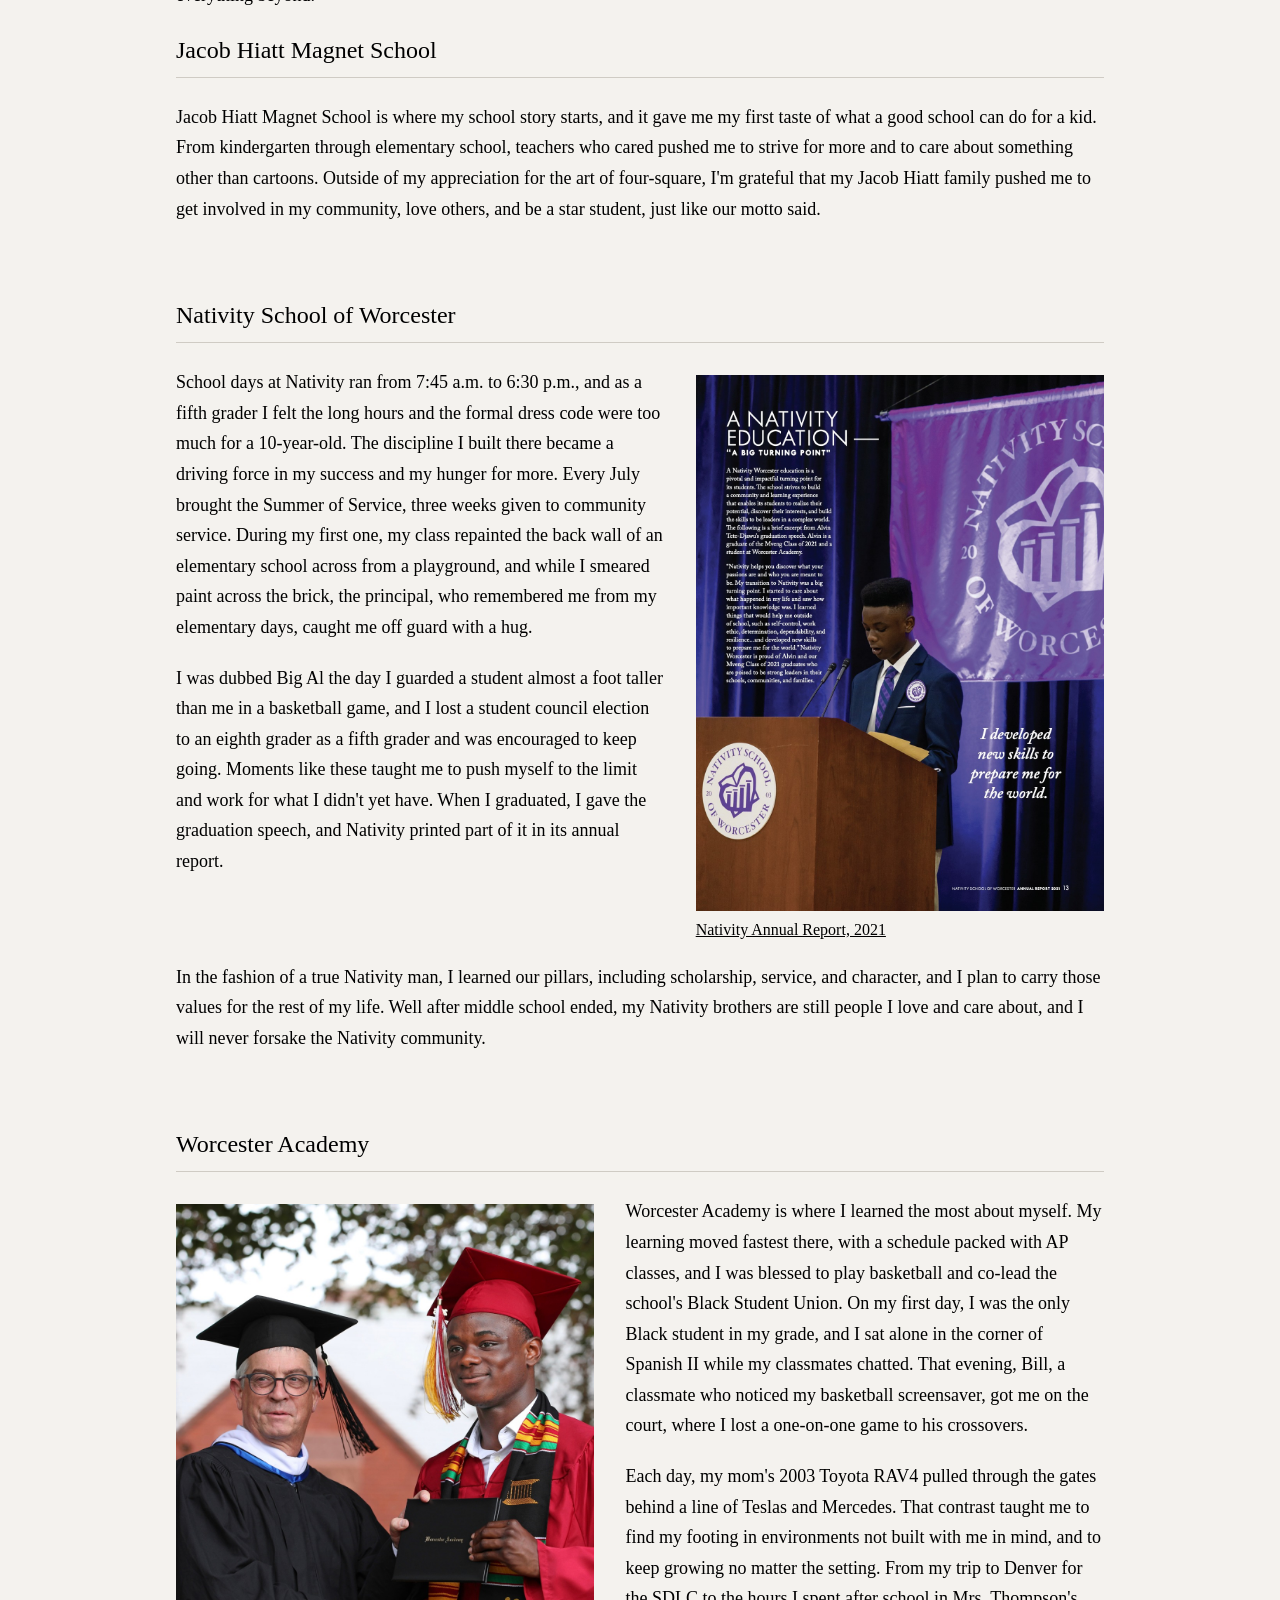
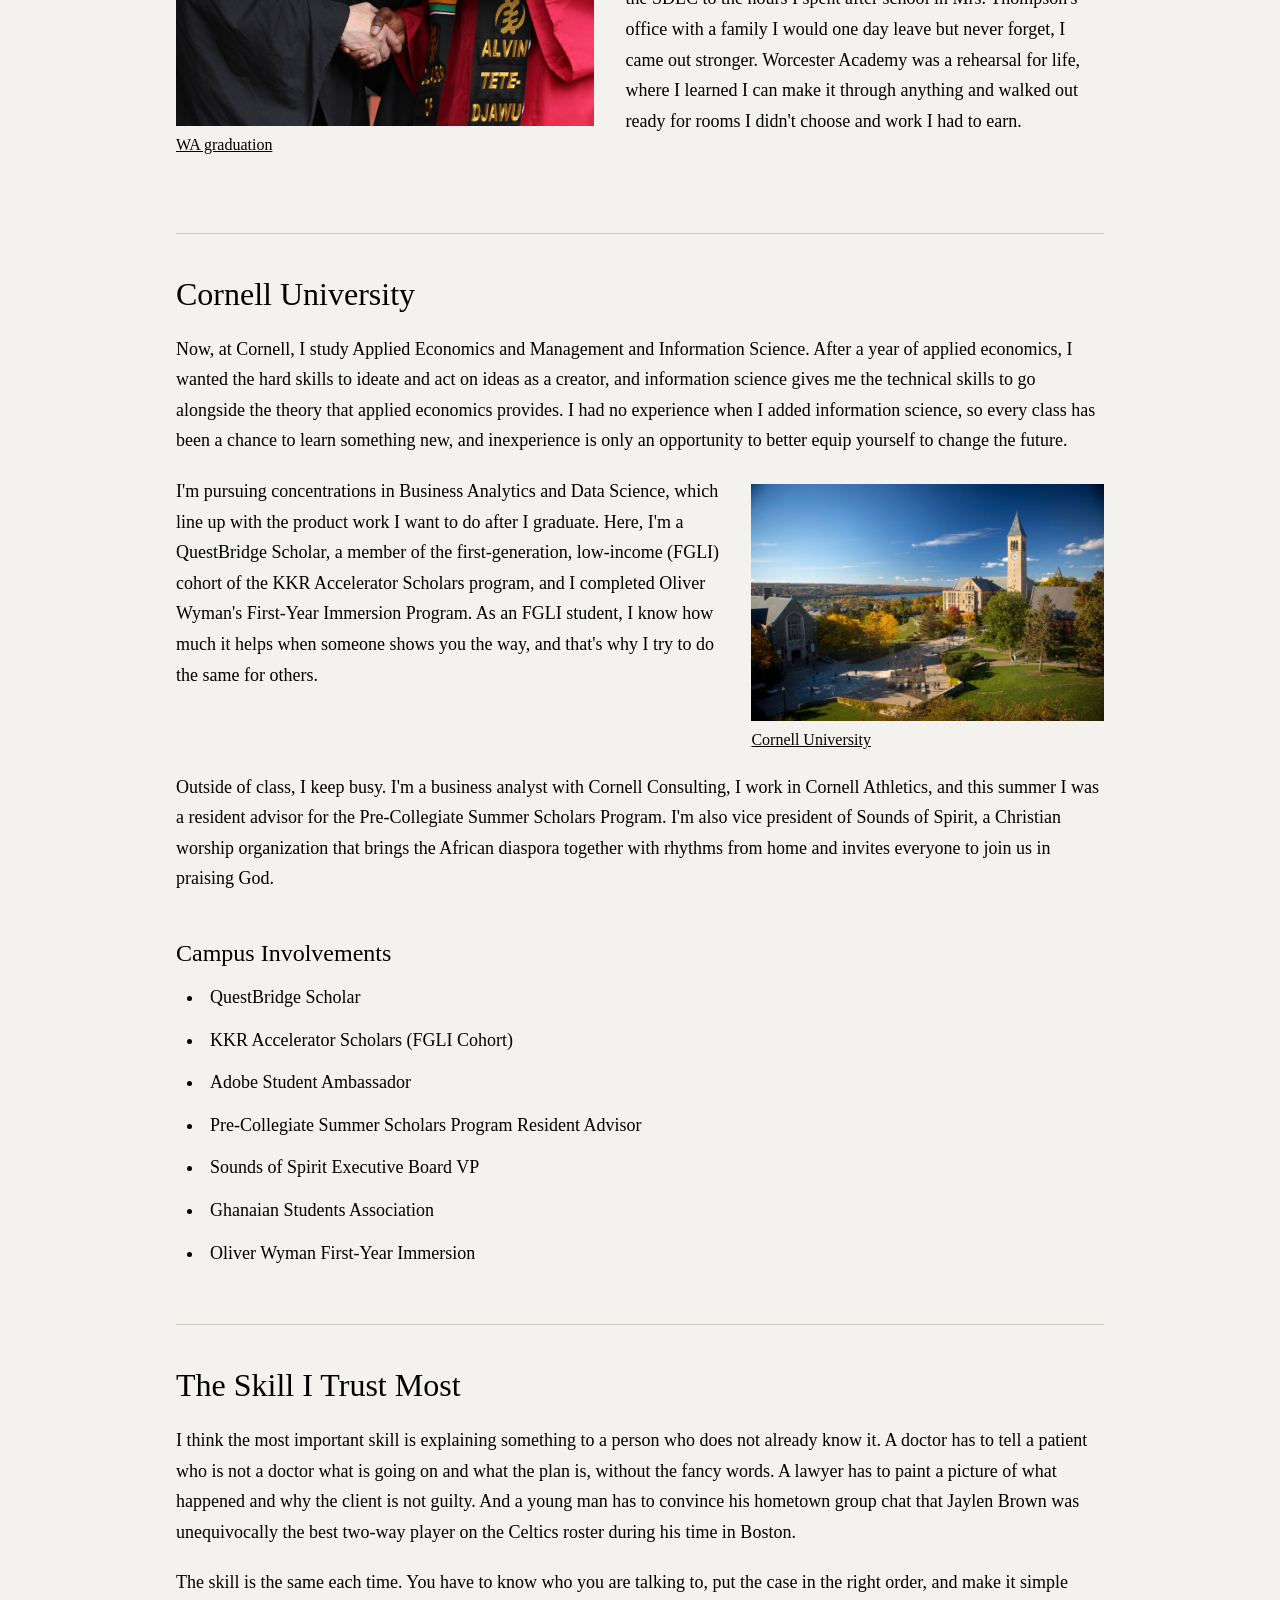
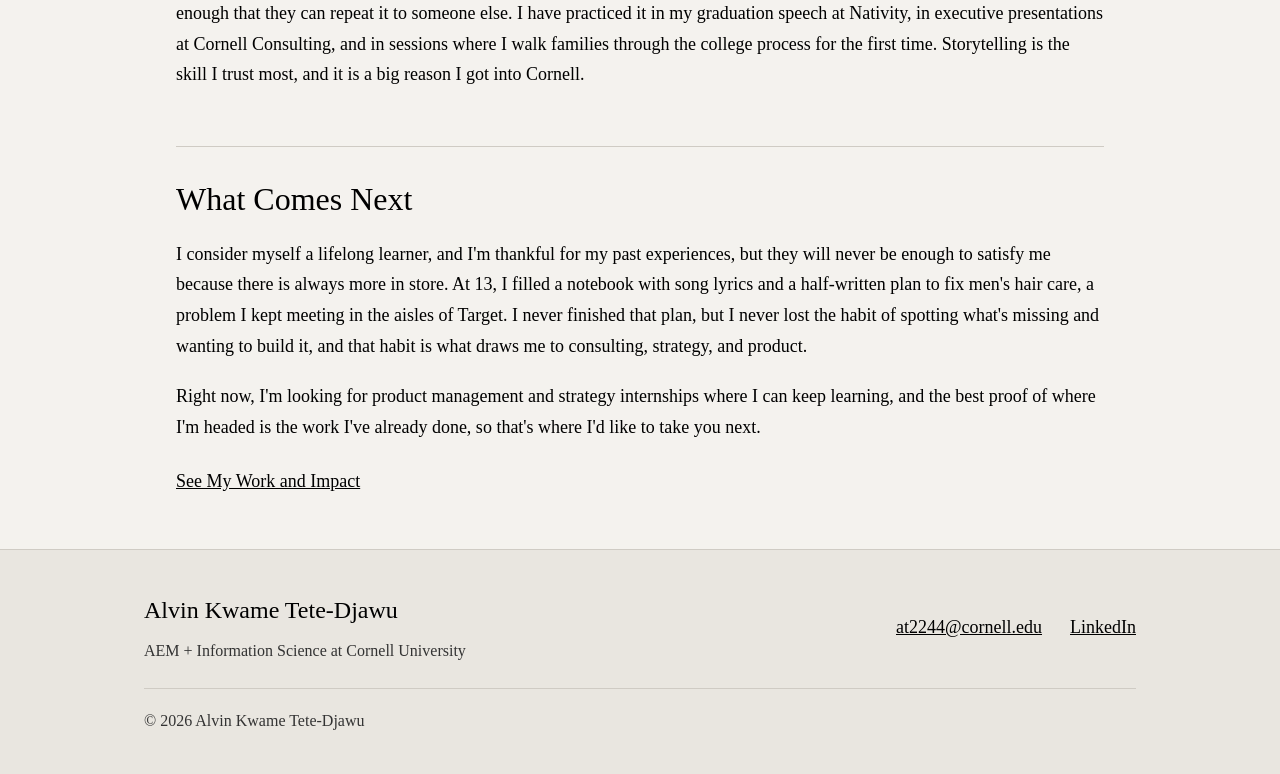
==== commit 6ea7b325: "Match class site, keep oval nav, stats and skill tags" ====
--- a/index.html
+++ b/index.html
@@ -5,268 +5,146 @@
     <meta charset="UTF-8">
     <meta name="viewport" content="width=device-width, initial-scale=1">
     <title>My Story | Alvin Kwame Tete-Djawu</title>
-    <meta name="description" content="Cornell student in applied economics and information science who scaled a small business 8x, presented to Fortune 50 executives, and built revenue operations models. Looking for product management and strategy internships.">
-    <meta name="author" content="Alvin Kwame Tete-Djawu">
-    <meta name="theme-color" content="#0b0b0c">
-    <meta property="og:type" content="website">
-    <meta property="og:title" content="My Story | Alvin Kwame Tete-Djawu">
-    <meta property="og:description" content="Cornell student in applied economics and information science who scaled a small business 8x, presented to Fortune 50 executives, and built revenue operations models. Looking for product management and strategy internships.">
-    <meta property="og:url" content="https://alvinktd.github.io/index.html">
-    <meta property="og:image" content="https://alvinktd.github.io/images/headshot.jpg">
-    <!-- Tiny gold A on black, drawn inline so there is no extra file. -->
-    <link rel="icon" href="data:image/svg+xml,%3Csvg xmlns='http://www.w3.org/2000/svg' viewBox='0 0 64 64'%3E%3Crect width='64' height='64' rx='14' fill='%230b0b0c'/%3E%3Ctext x='32' y='44' font-size='36' text-anchor='middle' font-family='Georgia,serif' font-weight='700' fill='%23e9d5a1'%3EA%3C/text%3E%3C/svg%3E">
     <link rel="stylesheet" type="text/css" href="styles/site.css">
-    <script src="scripts/site.js" defer></script>
 </head>
 
 <body>
-
-    <a class="skip-link" href="#main">Skip to content</a>
-
-    <!-- Header with the name and the three page links. -->
-    <header class="site-header">
-        <div class="header-inner">
-            <a class="site-name" href="index.html"><span>Alvin Kwame</span> <span>Tete-Djawu</span></a>
-
-            <nav class="site-navigation" aria-label="Main">
-                <ul>
-                    <li><a href="index.html" aria-current="page">My Story</a></li>
-                    <li><a href="work.html">Work and Impact</a></li>
-                    <li><a href="community.html">Community and Creativity</a></li>
-                </ul>
-            </nav>
-        </div>
+    <header id="site-header" class="site-header">
+        <p id="site-title" class="site-title">Alvin Kwame <span class="name-break">Tete-Djawu</span></p>
+        <button id="hamburger-button" class="menu-button" type="button" aria-label="Open menu">☰</button>
+        <button id="close-menu-button" class="menu-button hidden" type="button" aria-label="Close menu">✕</button>
+        <nav id="site-nav" class="site-nav site-navigation hidden">
+            <menu class="navigation-links">
+                <li><a class="current-page" href="index.html">My Story</a></li>
+                <li><a href="work.html">Work and Impact</a></li>
+                <li><a href="community.html">Community and Creativity</a></li>
+            </menu>
+        </nav>
     </header>
 
-    <main id="main" class="page-content">
-
-        <!-- Hero. Photo, short intro, and the purpose of the site. -->
-        <section class="hero page-introduction">
+    <main class="page-content">
+        <section class="hero">
             <picture class="hero-picture">
-                <img src="images/headshot.jpg" alt="Alvin headshot" width="900" height="900">
+                <source media="(min-width: 900px)" srcset="images/headshot.jpg">
+                <img src="images/headshot.jpg" alt="Alvin headshot">
             </picture>
             <div class="hero-text">
-                <p class="eyebrow">Product, operations, and strategy</p>
-                <h1>Where technology, people, and strategy meet.</h1>
-                <p class="lede">I am Alvin Tete-Djawu, and I'm honored to be the son of a Ghanaian immigrant single mother who came to the United States for a better life. She worked overnight shifts while building a catering business, and her sacrifices gave me and my two younger sisters dreams far bigger than the confines of our two-bedroom apartment.</p>
-                <p>This site puts a story behind the name and the face, because storytelling is the skill I rely on most. I wrote it so you can learn who I am, where I come from, and what I've built, without having to ask.</p>
-                <p>At Cornell University, I study Applied Economics and Management and Information Science, and I'm drawn to product, operations, and strategy. I scaled my family's food business 8x, presented recommendations to Fortune 50 executives, and built revenue operations models, and I want to make things that ease life for the people who use them.</p>
+                <h1>My Story</h1>
+                <p>I am Alvin Tete-Djawu, and I'm honored to be the son of a Ghanaian immigrant single mother who came to the United States for a better life. She worked overnight shifts while building a catering business, and her sacrifices gave me and my two younger sisters, Keziah and Renee, dreams far bigger than the confines of our two-bedroom apartment.</p>
+                <p>At Cornell University, I study Applied Economics and Management alongside Information Science. I've helped grow my family's business 8x, presented to executives at a Fortune 50 company, and built revenue operations models, and I'm drawn to the place where technology, people, and strategy meet. I want to make things that ease life for the people who use them.</p>
                 <p>The people closest to a problem are often the farthest from its solution, and I'm living proof that anyone can bridge the gap between their reality and the change they want to see in the world. This site is my story so far, and there's much more to write, so welcome.</p>
-                <p class="status">Looking for product management and strategy internships, summer 2027.</p>
-                <div class="hero-actions">
-                    <a class="button button--primary" href="work.html">See my work</a>
-                    <a class="button" href="community.html">Community and creativity</a>
-                </div>
             </div>
         </section>
 
-        <!-- Four numbers that matter most. -->
-        <ul class="stats">
-            <li><span class="stat-number">8x</span><span class="stat-label">revenue growth at Pinch of Africa, $7K to $56K</span></li>
-            <li><span class="stat-number">70+</span><span class="stat-label">event bookings, up from 17</span></li>
-            <li><span class="stat-number">294</span><span class="stat-label">net-new accounts surfaced at OpenSesame</span></li>
-            <li><span class="stat-number">50+</span><span class="stat-label">students mentored at a time</span></li>
-        </ul>
-
-        <!-- The name. -->
-        <section class="section name-section">
-            <h2>My Name</h2>
-            <p>My name is Alvin Kwame Tete-Djawu. Kwame is a Ghanaian name, and my last name is said Teh-Teh Jiew. I'm happy to say it for you, and I carry all three parts everywhere I go.</p>
-            <p>I'm the oldest of three, and I'm the first person in my family to go to college. I keep both of those in mind in everything I do.</p>
+        <section class="story-section">
+            <h2>Where I Come From</h2>
+            <p>Worcester, MA, or Mini-Ghana, as I call it, is home. By the grace of God, I traded the asphalt courts of Lincoln Village, where I shot my Wilson ball until I couldn't see the rim, for the lecture halls of an Ivy League school. I don't despise humble beginnings, and I embrace them because they turned me into the resilient young man I am today. This city taught me to work hard, look out for the people around me, and keep going when things get tough. In north Worcester, bumpers are held together by duct tape and prayers, and people make what they have last. I've since moved, and I'm grateful for the friends and family there who still pour into me and cheer me on from home.</p>
+            <p>Home also has a smell I carry with me. After a day of crayons and fooling around with my classmates in elementary school, I came home to my mom in the kitchen, making Kenkey, Tsofi, and Pepper with extra love and spice. I am Ghanaian, and it shows in everything I do, from the family food business to the documentary I made about my heritage to the lens I see life through.</p>
+            <p>When I was younger, I was embarrassed to be an immigrant's child, but I've grown to love my Ghanaian roots, and I've learned that hiding who you are means losing a part of yourself. In high school, I snacked on Chin Chin, a Ghanaian pastry, during free periods, even after I was told it looked like dog food. My heritage is a part of where I come from, and it plays an even bigger part in where I'm headed.</p>
         </section>
 
-        <!-- Home, family, food and faith. -->
-        <section class="section story-section">
-            <h2>Where I Come From</h2>
-            <div class="story-block">
-                <p>Worcester, MA, or Mini-Ghana, as I call it, is home. By the grace of God, I traded the asphalt courts of Lincoln Village, where I shot my Wilson ball until I couldn't see the rim, for the lecture halls of an Ivy League school.</p>
-                <p>I don't despise humble beginnings, and I embrace them because they turned me into the resilient young man I am today. This city taught me to work hard, look out for the people around me, and keep going when things get tough. Where I grew up, bumpers are held together by duct tape and prayers, and people make what they have last.</p>
-                <figure class="school-figure">
-                    <picture>
-                        <img src="images/worcester.webp" alt="Downtown Worcester at dusk" width="1414" height="1413" loading="lazy">
-                    </picture>
-                    <figcaption>Worcester, Massachusetts. Photo from the <a href="https://www.telegram.com/story/lifestyle/2025/04/26/livability-includes-worcester-ma-in-top-100-places-to-live-in-the-country/83269159007/">Telegram &amp; Gazette</a></figcaption>
-                </figure>
-                <p>My mom came to the United States from Ghana for a better life. She worked overnight shifts while she built Pinch of Africa, a Black-owned catering business, and I started working in it in August 2020. I cleaned, helped customers, took orders, and ran seasonal promotions. During the school year we serve in a community college dining hall, and in the summer we set up at festivals, where I grill kebabs and chicken.</p>
-                <p>Home also has a smell I carry with me. After a day of crayons and fooling around with my classmates in elementary school, I came home to my mom in the kitchen, making Kenkey, Tsofi, and Pepper with extra love and spice. To this day my favorites are Jollof, Waakye, and Fufu with soup.</p>
-                <p>I am Ghanaian, and it shows in everything I do, from the family food business to the documentary I made about my heritage to the lens I see life through.</p>
-                <p>When I was younger, I was embarrassed to be an immigrant's child, but I've grown to love my Ghanaian roots, and I've learned that hiding who you are means losing a part of yourself.</p>
-                <p>In high school, I snacked on Chin Chin, a Ghanaian pastry, during free periods, even after I was told it looked like dog food. My heritage is a part of where I come from, and it plays an even bigger part in where I'm headed.</p>
-                <p>Faith sits under all of it. Church is where my love of music started, where I learned to serve, and where I learned to show up when people count on me. I tell more of that story on the <a href="community.html">community page</a>.</p>
-                <p>I've since moved, and I'm grateful for the friends and family back home who still pour into me and cheer me on.</p>
+        <section class="education-section">
+            <h2>Before the Ivy</h2>
+            <p>Each of my three schools before Cornell pushed me in a different way, and together they prepared me for higher education and everything beyond.</p>
+            <div class="entry-list">
+                <section class="entry">
+                    <h3>Jacob Hiatt Magnet School</h3>
+                    <p>Jacob Hiatt Magnet School is where my school story starts, and it gave me my first taste of what a good school can do for a kid. From kindergarten through elementary school, teachers who cared pushed me to strive for more and to care about something other than cartoons. Outside of my appreciation for the art of four-square, I'm grateful that my Jacob Hiatt family pushed me to get involved in my community, love others, and be a star student, just like our motto said.</p>
+                </section>
+
+                <section class="entry">
+                    <h3>Nativity School of Worcester</h3>
+                    <div class="pair pair-right">
+                        <figure class="photo photo-nativity">
+                            <picture>
+                                <img src="images/nativity-speech.jpg" alt="My graduation speech in the Nativity annual report">
+                            </picture>
+                            <figcaption><a href="https://nativityworcester.org/wp-content/uploads/2024/11/Nativity-Annual-Report-21-FINAL-2.pdf">Nativity Annual Report, 2021</a></figcaption>
+                        </figure>
+                        <div class="pair-text">
+                            <p>School days at Nativity ran from 7:45 a.m. to 6:30 p.m., and as a fifth grader I felt the long hours and the formal dress code were too much for a 10-year-old. The discipline I built there became a driving force in my success and my hunger for more. Every July brought the Summer of Service, three weeks given to community service. During my first one, my class repainted the back wall of an elementary school across from a playground, and while I smeared paint across the brick, the principal, who remembered me from my elementary days, caught me off guard with a hug.</p>
+                            <p>I was dubbed Big Al the day I guarded a student almost a foot taller than me in a basketball game, and I lost a student council election to an eighth grader as a fifth grader and was encouraged to keep going. Moments like these taught me to push myself to the limit and work for what I didn't yet have. When I graduated, I gave the graduation speech, and Nativity printed part of it in its annual report.</p>
+                        </div>
+                    </div>
+                    <p>In the fashion of a true Nativity man, I learned our pillars, including scholarship, service, and character, and I plan to carry those values for the rest of my life. Well after middle school ended, my Nativity brothers are still people I love and care about, and I will never forsake the Nativity community.</p>
+                </section>
+
+                <section class="entry">
+                    <h3>Worcester Academy</h3>
+                    <div class="pair pair-left">
+                        <figure class="photo photo-handshake">
+                            <picture>
+                                <img src="images/gradhandshake.jpg" alt="Alvin shaking hands at graduation">
+                            </picture>
+                            <figcaption><a href="https://www.instagram.com/worcesteracademy/">WA graduation</a></figcaption>
+                        </figure>
+                        <div class="pair-text">
+                            <p>Worcester Academy is where I learned the most about myself. My learning moved fastest there, with a schedule packed with AP classes, and I was blessed to play basketball and co-lead the school's Black Student Union. On my first day, I was the only Black student in my grade, and I sat alone in the corner of Spanish II while my classmates chatted. That evening, Bill, a classmate who noticed my basketball screensaver, got me on the court, where I lost a one-on-one game to his crossovers.</p>
+                            <p>Each day, my mom's 2003 Toyota RAV4 pulled through the gates behind a line of Teslas and Mercedes. That contrast taught me to find my footing in environments not built with me in mind, and to keep growing no matter the setting. From my trip to Denver for the SDLC to the hours I spent after school in Mrs. Thompson's office with a family I would one day leave but never forget, I came out stronger. Worcester Academy was a rehearsal for life, where I learned I can make it through anything and walked out ready for rooms I didn't choose and work I had to earn.</p>
+                        </div>
+                    </div>
+                </section>
             </div>
         </section>
 
-        <!-- Three schools before Cornell. -->
-        <section class="section education-section">
-            <h2>Before the Ivy</h2>
-            <p>Each of my three schools before Cornell pushed me in a different way, and together they prepared me for higher education and everything beyond.</p>
-
-            <div class="school-row">
-                <figure class="school-figure">
-                    <picture>
-                        <img src="images/jacobhiatt.jpg" alt="Jacob Hiatt Magnet School" width="2048" height="1365" loading="lazy">
-                    </picture>
-                    <figcaption>Jacob Hiatt Magnet School. Photo from <a href="https://www.homes.com/school/worcester-ma/jacob-hiatt-magnet-school/6m0l1f76mg94d/">homes.com</a></figcaption>
-                </figure>
-                <h3>Jacob Hiatt Magnet School</h3>
-                <p>Jacob Hiatt Magnet School is where my school story starts, and it gave me my first taste of what a good school can do for a kid.</p>
-                <p>From kindergarten through elementary school, teachers who cared pushed me to strive for more and to care about something other than cartoons.</p>
-                <p>Outside of my appreciation for the art of four-square, I'm grateful that my Jacob Hiatt family pushed me to get involved in my community, love others, and be a star student, just like our motto said.</p>
+        <section class="cornell-section">
+            <h2>Cornell University</h2>
+            <div class="story">
+                <p>Now, at Cornell, I study Applied Economics and Management and Information Science. After a year of applied economics, I wanted the hard skills to ideate and act on ideas as a creator, and information science gives me the technical skills to go alongside the theory that applied economics provides. I had no experience when I added information science, so every class has been a chance to learn something new, and inexperience is only an opportunity to better equip yourself to change the future.</p>
+                <div class="pair pair-right">
+                    <figure class="photo photo-cornell">
+                        <picture>
+                            <img src="images/cornell.jpeg" alt="Cornell University clock tower">
+                        </picture>
+                        <figcaption><a href="https://www.cornell.edu/about/">Cornell University</a></figcaption>
+                    </figure>
+                    <div class="pair-text">
+                        <p>I'm pursuing concentrations in Business Analytics and Data Science, which line up with the product work I want to do after I graduate. Here, I'm a QuestBridge Scholar, a member of the first-generation, low-income (FGLI) cohort of the KKR Accelerator Scholars program, and I completed Oliver Wyman's First-Year Immersion Program. As an FGLI student, I know how much it helps when someone shows you the way, and that's why I try to do the same for others.</p>
+                    </div>
+                </div>
+                <p>Outside of class, I keep busy. I'm a business analyst with Cornell Consulting, I work in Cornell Athletics, and this summer I was a resident advisor for the Pre-Collegiate Summer Scholars Program. I'm also vice president of Sounds of Spirit, a Christian worship organization that brings the African diaspora together with rhythms from home and invites everyone to join us in praising God.</p>
             </div>
-
-            <div class="school-row">
-                <figure class="school-figure">
-                    <picture>
-                        <img src="images/nswbuilding.webp" alt="Nativity School of Worcester building" width="1920" height="600" loading="lazy">
-                    </picture>
-                    <figcaption>Nativity School of Worcester. Photo from <a href="https://nativityworcester.org/">nativityworcester.org</a></figcaption>
-                </figure>
-                <h3>Nativity School of Worcester</h3>
-                <p>I first noticed Nativity as a green roof off I-290, and I pushed to apply. School days there ran from 7:45 a.m. to 6:30 p.m., with study time in the evening, and as a fifth grader I felt the long hours and the formal dress code were too much for a 10-year-old. The discipline I built there became a driving force in my success and my hunger for more.</p>
-                <p>Every July brought the Summer of Service, three weeks given to community service. During my first one, my class repainted the back wall of an elementary school across from a playground, and while I smeared paint across the brick, the principal, who remembered me from my elementary days, caught me off guard with a hug.</p>
-                <p>In the fashion of a true Nativity man, I learned our pillars, including scholarship, service, and character, and I plan to carry those values for the rest of my life. Well after middle school ended, my Nativity brothers are still people I love and care about, and I will never forsake the Nativity community.</p>
-                <figure class="school-figure">
-                    <picture>
-                        <img src="images/mveng.png" alt="Nativity candle ceremony" width="2002" height="1125" loading="lazy">
-                    </picture>
-                    <figcaption>A Nativity candle ceremony. Photo from <a href="https://aisne.org/schools/nativity-school-of-worcester/">AISNE</a></figcaption>
-                </figure>
-                <p>I was dubbed Big Al the day I guarded a student almost a foot taller than me in a basketball game, and I lost a student council election to an eighth grader as a fifth grader and was encouraged to keep going. By the end, I was the school's president. Moments like these taught me to push myself to the limit and work for what I didn't yet have.</p>
-                <p>I earned straight A's and made honor roll every quarter. Each year, Nativity sends one scholar on to Worcester Academy, and that scholar was me, with an academic scholarship.</p>
-                <figure class="school-figure">
-                    <picture>
-                        <img src="images/nativity-speech.jpg" alt="My graduation speech in the Nativity annual report" width="1164" height="1528" loading="lazy">
-                    </picture>
-                    <figcaption>My graduation speech in the <a href="https://nativityworcester.org/wp-content/uploads/2024/11/Nativity-Annual-Report-21-FINAL-2.pdf">Nativity Annual Report 2021</a>, page 13</figcaption>
-                </figure>
-            </div>
-
-            <div class="school-row">
-                <figure class="school-figure">
-                    <picture>
-                        <img src="images/wawarren.webp" alt="Worcester Academy building" width="1500" height="1000" loading="lazy">
-                    </picture>
-                    <figcaption>Worcester Academy. Photo from <a href="https://www.schwartzsilver.com/projects/walker-hall">Schwartz/Silver Architects</a></figcaption>
-                </figure>
-                <h3>Worcester Academy</h3>
-                <p>Worcester Academy is where I learned the most about myself. I took eight AP courses, I was a captain on the basketball team, and I led the Black Student Union for two years, where I also presented for Black History Month.</p>
-                <figure class="school-figure">
-                    <picture>
-                        <img src="images/cumlaude.webp" alt="Cum laude ceremony at Worcester Academy" width="1987" height="1094" loading="lazy">
-                    </picture>
-                    <figcaption>Cum laude ceremony at Worcester Academy. Photo from <a href="https://www.worcesteracademy.org/2025-cum-laude-society-inductees">worcesteracademy.org</a></figcaption>
-                </figure>
-                <p>On my first day, I was the only Black student in my grade, and I sat alone in the corner of Spanish II while my classmates chatted. For my first two years, I was the only Black male in my class. That evening, a classmate who noticed my basketball screensaver got me on the court, where I lost a one-on-one game to his crossovers.</p>
-                <p>Each day, my mom's 2003 Toyota RAV4 pulled through the gates behind a line of Teslas and BMWs. That contrast taught me to find my footing in environments not built with me in mind, and to keep growing no matter the setting.</p>
-                <p>In my junior year, my counselors asked me to mentor a Black middle schooler, and I mentored young men of color across the school as well. I also made a documentary for my senior project on how Ghanaian church music builds community.</p>
-                <p>From my trip to Denver for the SDLC to the hours I spent after school in Miss Thompson's office with a family I would eventually leave but never forget, I came out stronger.</p>
-                <figure class="school-figure">
-                    <picture>
-                        <img src="images/gradhandshake.jpg" alt="Alvin shaking hands at graduation" width="1080" height="1350" loading="lazy">
-                    </picture>
-                    <figcaption>Graduation day at Worcester Academy. Photo from <a href="https://www.instagram.com/worcesteracademy/">Worcester Academy on Instagram</a></figcaption>
-                </figure>
-                <p>Worcester Academy prepared me for life, and I walked out cum laude in 2025, ready for rooms I didn't choose and work I had to earn.</p>
-                <figure class="school-figure">
-                    <picture>
-                        <img src="images/gradwalk.jpg" alt="Alvin walking at graduation" width="1212" height="958" loading="lazy">
-                    </picture>
-                    <figcaption>Walking at graduation, Class of 2025. Photo from <a href="https://www.instagram.com/worcesteracademy/">Worcester Academy on Instagram</a></figcaption>
-                </figure>
-            </div>
-        </section>
-
-        <!-- Cornell. -->
-        <section class="section cornell-section">
-            <h2>Cornell University</h2>
-            <div class="story-block">
-                <figure class="school-figure">
-                    <picture>
-                        <img src="images/cornell.jpeg" alt="Cornell University clock tower" width="800" height="538" loading="lazy">
-                    </picture>
-                    <figcaption>Cornell University. Photo from <a href="https://www.cornell.edu/about/">cornell.edu</a></figcaption>
-                </figure>
-                <p>Now, at Cornell, I study Applied Economics and Management with a Business Analytics concentration and Information Science with a Data Science concentration.</p>
-                <p>After a year of applied economics, I wanted the hard skills to ideate and act on ideas as a creator, and information science gives me the technical skills to go alongside the theory that applied economics provides.</p>
-                <p>I had no experience when I added information science, so every class has been a chance to learn something new, and inexperience is only an opportunity to better equip yourself to change the future. I wrote the base of this site by hand in HTML, CSS, and JavaScript, and I'm teaching myself Python and Figma with AI tools.</p>
-                <p>Here, I'm a QuestBridge Scholar, a member of the FGLI cohort of the KKR Accelerator Scholars program, and I completed all three phases of Oliver Wyman's First-Year Immersion Program.</p>
-                <p>As a first-generation, low-income student, I know how much it helps when someone shows you the way, and that's why I try to do the same for others.</p>
-                <p>Outside of class, I keep busy. I'm an analyst with Cornell Consulting, I work in Cornell Athletics, and this past summer I was a resident advisor for the Pre-Collegiate Summer Scholars Program.</p>
-                <p>I'm also a co-founder and vice president of Sounds of Spirit, a Christian worship organization that brings the African diaspora together with rhythms from home and invites everyone to join us in praising God.</p>
-            </div>
-
-            <h3>Relevant coursework</h3>
-            <ul class="chips">
-                <li>Managerial Economics</li>
-                <li>Game Theory</li>
-                <li>Cost Analysis</li>
-                <li>Statistics and Data Science</li>
-                <li>Computing in Python</li>
-                <li>Web Design and Programming</li>
-                <li>Marketing</li>
-                <li>Management Communication</li>
-                <li>Finance</li>
-            </ul>
-
-            <h3 class="spaced-heading">Campus involvements</h3>
-            <ul class="chips">
+            <h3 class="involvement-heading">Campus Involvements</h3>
+            <ul class="involvement-list">
                 <li>QuestBridge Scholar</li>
                 <li>KKR Accelerator Scholars (FGLI Cohort)</li>
                 <li>Adobe Student Ambassador</li>
                 <li>Pre-Collegiate Summer Scholars Program Resident Advisor</li>
-                <li>Sounds of Spirit Co-founder and Executive Board VP</li>
+                <li>Sounds of Spirit Executive Board VP</li>
                 <li>Ghanaian Students Association</li>
                 <li>Oliver Wyman First-Year Immersion</li>
             </ul>
         </section>
 
-        <!-- Quick facts so nobody has to ask. -->
-        <section class="section facts-section">
-            <h2>A Few Things to Know</h2>
-            <dl class="facts">
-                <div><dt>Say my name</dt><dd>Teh-Teh Jiew</dd></div>
-                <div><dt>Roots</dt><dd>Ghanaian, raised in Worcester, Massachusetts</dd></div>
-                <div><dt>Languages</dt><dd>English, Twi, and Spanish</dd></div>
-                <div><dt>Favorite subject</dt><dd>History</dd></div>
-                <div><dt>Favorite reads</dt><dd>The Bible, Things Fall Apart, and Can't Hurt Me</dd></div>
-                <div><dt>Instruments</dt><dd>Drums, piano, and bass guitar</dd></div>
-                <div><dt>On repeat</dt><dd>Joe Mettle, Victoria Orenze, and Onn Gospel</dd></div>
-                <div><dt>Basketball</dt><dd>Celtics fan, and I still shoot my Wilson ball until dark</dd></div>
-                <div><dt>Favorite food</dt><dd>Jollof, Waakye, and Fufu with soup</dd></div>
-                <div><dt>Interests</dt><dd>Architecture, web design, fashion, interior design, media, sports business, videography, and youth impact</dd></div>
-            </dl>
+        <section class="communication-section">
+            <h2>The Skill I Trust Most</h2>
+            <p>I think the most important skill is explaining something to a person who does not already know it. A doctor has to tell a patient who is not a doctor what is going on and what the plan is, without the fancy words. A lawyer has to paint a picture of what happened and why the client is not guilty. And a young man has to convince his hometown group chat that Jaylen Brown was unequivocally the best two-way player on the Celtics roster during his time in Boston.</p>
+            <p>The skill is the same each time. You have to know who you are talking to, put the case in the right order, and make it simple enough that they can repeat it to someone else. I have practiced it in my graduation speech at Nativity, in executive presentations at Cornell Consulting, and in sessions where I walk families through the college process for the first time. Storytelling is the skill I trust most, and it is a big reason I got into Cornell.</p>
         </section>
 
-        <!-- What I want next. -->
-        <section class="section closing-section">
+        <section class="closing-section">
             <h2>What Comes Next</h2>
-            <p>I consider myself a lifelong learner, and I'm thankful for my past experiences, but they will never be enough to satisfy me because there is always more in store.</p>
-            <p>At 13, I filled a notebook with song lyrics, including a song called Wonder Worker, and a half-written plan to fix men's hair care, a problem I kept meeting in the aisles of Target. I never finished that plan, but I never lost the habit of spotting what's missing and wanting to build it, and that habit is what draws me to product management and strategy.</p>
-            <p>Lately I'm curious about how AI changes the way small and family businesses compete. I grew up inside one, and I'd like to help build tools that give people like my mom time back.</p>
-            <p>Right now, I'm looking for product management and strategy internships where I can work across teams to decide what gets built and why, and the work on the next page shows how I've done that so far.</p>
+            <p>I consider myself a lifelong learner, and I'm thankful for my past experiences, but they will never be enough to satisfy me because there is always more in store. At 13, I filled a notebook with song lyrics and a half-written plan to fix men's hair care, a problem I kept meeting in the aisles of Target. I never finished that plan, but I never lost the habit of spotting what's missing and wanting to build it, and that habit is what draws me to consulting, strategy, and product.</p>
+            <p>Right now, I'm looking for product management and strategy internships where I can keep learning, and the best proof of where I'm headed is the work I've already done, so that's where I'd like to take you next.</p>
             <a class="text-link" href="work.html">See My Work and Impact</a>
         </section>
-
     </main>
 
-    <!-- Footer with contact links. The script adds a Copy email button. -->
     <footer class="site-footer">
-        <div class="footer-inner">
-            <div class="footer-name">
+        <section class="footer-content">
+            <section class="footer-name">
                 <p class="footer-heading">Alvin Kwame Tete-Djawu</p>
-                <p class="footer-text">Applied Economics and Management + Information Science at Cornell University</p>
-                <p class="copyright">&copy; 2026 Alvin Kwame Tete-Djawu</p>
-            </div>
-
-            <div class="footer-links">
-                <a href="mailto:at2244@cornell.edu" data-copy-email>at2244@cornell.edu</a>
+                <p class="footer-text">AEM + Information Science at Cornell University</p>
+            </section>
+            <section class="footer-links">
+                <a href="mailto:at2244@cornell.edu">at2244@cornell.edu</a>
                 <a href="https://www.linkedin.com/in/alvinktd/">LinkedIn</a>
-                <a href="https://github.com/alvinktd">GitHub</a>
-            </div>
-        </div>
+            </section>
+        </section>
+        <p class="copyright">&copy; 2026 Alvin Kwame Tete-Djawu</p>
     </footer>
-
+    <script src="scripts/jquery-4.0.0.min.js"></script>
+    <script src="scripts/site.js"></script>
 </body>
 
 </html>
--- a/styles/site.css
+++ b/styles/site.css
@@ -1,350 +1,781 @@
-/* Alvin Kwame Tete-Djawu personal site.
-   One stylesheet for all three pages.
-   Small screens come first, then wider screens override.
-
-   Quick knobs.
-   --page-max is the widest the text column gets. 60rem is 960px.
-   --accent is the one warm color.
-   --radius-lg rounds the images.
-*/
-
-/* Colors, sizes and fonts live here so one change updates every page. */
-:root {
-    --bg: #0b0b0c;
-    --text: #ececec;
-    --muted: #a6a6ac;
-    --line: rgba(255, 255, 255, 0.12);
-    --surface: rgba(255, 255, 255, 0.06);
-    --surface-strong: rgba(255, 255, 255, 0.12);
-    --accent: #e9d5a1;
-
-    --radius-lg: 22px;
-    --radius-md: 14px;
-    --pill: 999px;
-
-    --page-max: 60rem;
-    --gutter: clamp(1.25rem, 4vw, 2rem);
-
-    /* Heights of the sticky bars on wide screens, used for sticky offsets. */
-    --header-h: 4rem;
-    --nav-h: 3.75rem;
-
-    --serif: Georgia, "Times New Roman", serif;
-    --sans: system-ui, -apple-system, "Segoe UI", Roboto, Helvetica, Arial, sans-serif;
-}
-
-/* Base rules. */
-*,
-*::before,
-*::after {
+/* Copilot prompt used for this stylesheet: Help me make this website aesthetically pleasing yet visually accessible in the design and in the way content is presented to users. All text should be easily legible, with a bare minimum font size of 16px. Images should not remain oversized, and all text should be left-aligned, to state a few best practices. I would personally like the basic serif font and clear gaps between sections. */
+
+/* Base (mobile first) and default light theme */
+* {
     box-sizing: border-box;
 }
 
-html {
-    -webkit-text-size-adjust: 100%;
-    scroll-behavior: smooth;
-    /* Keeps jump links from hiding under the bars. */
-    scroll-padding-top: 1.5rem;
-}
-
 body {
     margin: 0;
-    background: var(--bg);
-    color: var(--text);
-    font-family: var(--serif);
-    font-size: clamp(1.0625rem, 1rem + 0.3vw, 1.1875rem);
+    background-color: #f4f2ee;
+    color: #000000;
+    font-family: Georgia, "Times New Roman", serif;
+    font-size: 1.0625rem;
     line-height: 1.7;
-    overflow-wrap: break-word;
+}
+
+a {
+    color: #000000;
 }
 
 img {
+    display: block;
+    width: 100%;
     max-width: 100%;
-}
-
-a {
-    color: var(--text);
-    text-underline-offset: 0.2em;
-}
-
-/* Clear focus ring for keyboard users. */
-a:focus-visible,
-button:focus-visible,
-summary:focus-visible {
-    outline: 2px solid var(--accent);
-    outline-offset: 3px;
-    border-radius: 6px;
-}
-
-/* Hidden until a keyboard user tabs to it. */
-.skip-link {
-    position: absolute;
-    left: 1rem;
-    top: -4rem;
-    z-index: 50;
-    padding: 0.6rem 1rem;
-    background: var(--text);
-    color: var(--bg);
-    font-family: var(--sans);
-    border-radius: var(--pill);
-}
-
-.skip-link:focus {
-    top: 1rem;
-}
-
-/* Header and navigation. On small screens the name sits on top and the links stack. */
-.site-header {
-    border-bottom: 1px solid var(--line);
-}
-
-.header-inner {
-    width: min(100% - 2 * var(--gutter), var(--page-max));
-    margin-inline: auto;
-    padding-top: 1.75rem;
-}
-
-.site-name {
-    display: block;
-    color: var(--text);
-    text-decoration: none;
-    font-weight: 700;
-    font-size: clamp(2.25rem, 9vw, 2.75rem);
-    line-height: 1.1;
-    letter-spacing: -0.01em;
-}
-
-.site-name span {
-    display: block;
-}
-
-.site-navigation ul {
-    list-style: none;
-    margin: 0;
-    padding: 1.25rem 0 1.5rem;
-    display: flex;
-    flex-direction: column;
-    align-items: flex-start;
-    gap: 0.25rem;
-}
-
-.site-navigation a {
-    display: inline-block;
-    padding: 0.5rem 0;
-    color: var(--muted);
-    text-decoration: none;
-    font-family: var(--sans);
-    font-size: 1.05rem;
-}
-
-.site-navigation a:hover {
-    color: var(--text);
-}
-
-.site-navigation a[aria-current="page"] {
-    color: var(--text);
-    font-weight: 600;
-    border-bottom: 2px solid var(--text);
-}
-
-/* Page layout. */
-.page-content {
-    width: min(100% - 2 * var(--gutter), var(--page-max));
-    margin-inline: auto;
-    padding-block: 2.5rem 3rem;
+    height: auto;
 }
 
 h1,
 h2,
 h3 {
-    font-weight: 700;
+    clear: both;
+    margin: 0;
+    color: #000000;
+    font-weight: normal;
+    line-height: 1.25;
+}
+
+h1 {
+    margin-bottom: 1.25rem;
+    font-size: 2rem;
+}
+
+h2 {
+    margin-bottom: 1.25rem;
+    font-size: 1.75rem;
+}
+
+h3 {
+    margin-bottom: 0.875rem;
+    font-size: 1.5rem;
+}
+
+p {
+    margin-top: 0;
+    margin-bottom: 1.25rem;
+}
+
+.hidden {
+    display: none !important;
+}
+
+/* Header and navigation */
+.site-header {
+    display: flex;
+    flex-wrap: wrap;
+    align-items: center;
+    justify-content: space-between;
+    gap: 0.75rem;
+    max-width: 62rem;
+    margin: 0 auto;
+    padding: 1.25rem 1.25rem 0;
+}
+
+@media (min-width: 900px) {
+    .site-header {
+        border-bottom: 1px solid #cfcbc4;
+    }
+}
+
+.site-title {
+    flex: 1 1 0;
+    min-width: 0;
+    margin: 0;
+    color: #000000;
+    font-size: 1.9rem;
+    font-weight: bold;
     line-height: 1.15;
-    letter-spacing: -0.015em;
-    margin: 0 0 1rem;
-    text-wrap: balance;
-}
-
-h1 {
-    font-size: clamp(2rem, 1.4rem + 2.6vw, 3.25rem);
-    letter-spacing: -0.02em;
-}
-
-h2 {
-    font-size: clamp(1.6rem, 1.3rem + 1.2vw, 2.25rem);
-}
-
-h3 {
-    font-size: 1.3rem;
-}
-
-p {
-    margin: 0 0 1.15rem;
-    max-width: 70ch;
-    text-wrap: pretty;
-}
-
-/* Small label above a page title. */
-.eyebrow {
-    margin: 0 0 1rem;
-    font-family: var(--sans);
-    font-size: 0.78rem;
-    font-weight: 600;
-    letter-spacing: 0.12em;
-    text-transform: uppercase;
-    color: var(--accent);
-}
-
-/* Each big block of a page gets a thin line above it. */
-.section {
-    margin-top: clamp(2.75rem, 7vw, 5rem);
-    padding-top: clamp(2rem, 5vw, 3rem);
-    border-top: 1px solid var(--line);
+}
+
+.name-break {
+    display: block;
+}
+
+.site-navigation {
+    flex: 1 1 100%;
+    max-width: none;
+    padding-bottom: 1.25rem;
+}
+
+.navigation-links {
+    display: flex;
+    flex-direction: column;
+    gap: 0.5rem;
+    margin: 0;
+    padding: 0;
+    list-style: none;
+}
+
+.navigation-links a {
+    display: block;
+    padding: 0.375rem 0;
+    color: #4a4a4a;
+    font-size: 1.375rem;
+    text-decoration: none;
+}
+
+.navigation-links .current-page {
+    color: #000000;
+    font-weight: bold;
+}
+
+/* Interactivity buttons: plain icons, not default browser buttons */
+.menu-button,
+.close-button {
+    min-width: 2.5rem;
+    min-height: 2.75rem;
+    margin: 0;
+    padding: 0;
+    border: none;
+    background: none;
+    color: #000000;
+    font-family: inherit;
+    font-size: 2rem;
+    line-height: 1;
+    text-align: center;
+    cursor: pointer;
+}
+
+/* Page layout */
+.page-content {
+    max-width: 62rem;
+    margin: 0 auto;
+    padding: 0 1.25rem;
+}
+
+.hero {
+    display: flex;
+    flex-direction: column;
+    gap: 1.75rem;
+    margin-top: 1.75rem;
+    margin-bottom: 2.5rem;
+}
+
+.hero-picture img {
+    max-width: 24rem;
+    margin: 0 auto;
+}
+
+.hero-text p:last-child {
+    margin-bottom: 0;
 }
 
 .page-introduction {
-    padding-bottom: 0.5rem;
-}
-
-.lede {
-    font-size: 1.12em;
-    color: var(--text);
-}
-
-/* Small pill that says what I am looking for. */
-.status {
-    display: inline-flex;
-    align-items: center;
-    gap: 0.6rem;
-    margin: 0.5rem 0 0;
-    padding: 0.45rem 1rem;
-    border: 1px solid var(--line);
-    border-radius: var(--pill);
-    background: var(--surface);
-    font-family: var(--sans);
-    font-size: 0.9rem;
+    margin-top: 1.75rem;
+    margin-bottom: 2.5rem;
+}
+
+.page-introduction p:last-child {
+    margin-bottom: 0;
+}
+
+.story-section,
+.education-section,
+.cornell-section,
+.communication-section,
+.experience-section,
+.skills-section,
+.certifications-section,
+.community-section,
+.creativity-section {
+    margin-bottom: 2.5rem;
+    padding-top: 2rem;
+    border-top: 1px solid #cfcbc4;
+}
+
+/* Entries and stories hold their content */
+.story,
+.entry {
+    overflow: auto;
+    width: 100%;
+}
+
+.entry-list {
+    display: flex;
+    flex-direction: column;
+    gap: 2.5rem;
+    margin-top: 1.5rem;
+}
+
+.entry h3 {
+    margin-bottom: 1.5rem;
+    padding-bottom: 0.75rem;
+    border-bottom: 1px solid #cfcbc4;
+}
+
+.story h3 {
+    padding-bottom: 0.75rem;
+    border-bottom: 1px solid #cfcbc4;
+}
+
+/* Role line under an entry title: job title, dates, place */
+.entry-meta {
+    margin: -0.75rem 0 1.25rem;
+    color: #4a4a4a;
+    font-size: 1rem;
     line-height: 1.4;
 }
 
-.status::before {
-    content: "";
-    flex: none;
-    width: 0.55rem;
-    height: 0.55rem;
-    border-radius: 50%;
-    background: var(--accent);
-}
-
-/* Images and captions. Photos stay modest on purpose. */
-picture {
-    display: block;
-}
-
-picture img {
-    display: block;
+.photo {
+    margin: 0 0 1.25rem;
+}
+
+.photo figcaption {
+    margin-top: 0.5rem;
+    color: #333333;
+    font-size: 1rem;
+    line-height: 1.4;
+}
+
+/* A photo and the paragraphs beside it sit in one row */
+.pair {
+    display: flex;
+    flex-direction: column;
+    margin-bottom: 1.25rem;
+}
+
+.pair-text p:last-child {
+    margin-bottom: 0;
+}
+
+/* Lists and cards */
+.involvement-heading {
+    margin-top: 1.5rem;
+}
+
+.certification-list,
+.involvement-list {
+    margin: 0;
+    padding-left: 1.75rem;
+}
+
+.certification-list li,
+.involvement-list li {
+    margin-bottom: 0.75rem;
+    padding-left: 0.375rem;
+}
+
+.skill-list {
+    display: flex;
+    flex-direction: column;
+    gap: 1.5rem;
+    margin-top: 1.5rem;
+}
+
+.skill-card {
+    padding: 0;
+}
+
+.skill-card h3 {
+    margin-bottom: 0.5rem;
+}
+
+.skill-card p {
+    margin-bottom: 0;
+}
+
+/* View Details: sits under the last paragraph of every entry, on the right (opens the modal in the final milestone) */
+.entry-actions {
+    display: flex;
+    justify-content: flex-end;
+    clear: both;
+    margin-top: 1rem;
+}
+
+.view-details-button {
+    margin: 0;
+    padding: 0.375rem 0;
+    border: none;
+    background: none;
+    color: #333333;
+    font-family: inherit;
+    font-size: 1rem;
+    line-height: 1.4;
+    text-decoration: underline;
+    cursor: pointer;
+}
+
+/* Links and closing sections */
+.text-link {
+    display: inline-block;
+    padding: 0.25rem 0;
+    color: #000000;
+    text-decoration: underline;
+}
+
+.closing-section {
+    padding-top: 2rem;
+    padding-bottom: 3rem;
+    border-top: 1px solid #cfcbc4;
+}
+
+/* Footer */
+.site-footer {
+    padding: 2rem 1.25rem;
+    border-top: 1px solid #cfcbc4;
+    background-color: #e9e6e0;
+}
+
+.footer-content {
+    display: flex;
+    flex-direction: column;
+    gap: 1.5rem;
+    max-width: 62rem;
+    margin: 0 auto;
+}
+
+.footer-heading {
+    margin-bottom: 0.375rem;
+    color: #000000;
+    font-size: 1.5rem;
+}
+
+.footer-text {
+    margin-bottom: 0;
+    color: #333333;
+    font-size: 1rem;
+}
+
+.footer-links {
+    display: flex;
+    flex-direction: column;
+    gap: 0.75rem;
+}
+
+.copyright {
+    max-width: 62rem;
+    margin: 1.5rem auto 0;
+    padding-top: 1.125rem;
+    border-top: 1px solid #cfcbc4;
+    color: #333333;
+    font-size: 1rem;
+}
+
+/* Modal: the dialog fills the window and the page shows through its tinted background */
+.modal {
     width: 100%;
-    height: auto;
-    border-radius: var(--radius-lg);
-}
-
-.school-figure {
-    max-width: 34rem;
-    margin: 1.75rem 0;
-}
-
-/* Tall photos get a narrower cap so they do not take over the page. */
-.school-figure img[src$="nativity-speech.jpg"],
-.school-figure img[src$="gradhandshake.jpg"] {
-    max-width: 22rem;
-}
-
-.school-figure figcaption {
-    margin-top: 0.6rem;
-    font-family: var(--sans);
-    font-size: 0.8rem;
-    line-height: 1.5;
-    color: var(--muted);
-}
-
-.school-figure figcaption a {
-    color: var(--muted);
-}
-
-.inline-picture {
-    margin: 1.5rem 0;
-    max-width: 34rem;
-}
-
-.role-body .inline-picture {
-    max-width: 24rem;
-}
-
-/* Tall camera photo stays small. */
-.inline-picture img[src$="camerasmile.jpeg"] {
-    max-width: 18rem;
-}
-
-/* Hero on the home page. */
-.hero {
-    display: grid;
-    gap: 2rem;
-}
-
-.hero-picture img {
-    max-width: 22rem;
-    aspect-ratio: 4 / 5;
-    object-fit: cover;
-    object-position: center 20%;
-}
-
-.hero-actions {
-    display: flex;
-    flex-wrap: wrap;
-    gap: 0.75rem;
-    margin-top: 1.5rem;
-}
-
-/* Buttons and links that look like buttons. */
-.button,
-.text-link,
-.copy-button {
-    display: inline-flex;
-    align-items: center;
-    gap: 0.5rem;
-    min-height: 2.75rem;
-    padding: 0.6rem 1.35rem;
-    border-radius: var(--pill);
-    border: 1px solid var(--line);
-    background: transparent;
-    color: var(--text);
-    font-family: var(--sans);
-    font-size: 0.95rem;
-    font-weight: 600;
-    text-decoration: none;
-    cursor: pointer;
-    transition: background 0.2s ease, border-color 0.2s ease;
-}
-
-.button:hover,
-.text-link:hover,
-.copy-button:hover {
-    background: var(--surface-strong);
-    border-color: rgba(255, 255, 255, 0.3);
-}
-
-.button--primary,
-.text-link {
-    background: var(--text);
-    color: var(--bg);
-    border-color: var(--text);
-}
-
-.button--primary:hover,
-.text-link:hover {
-    background: #ffffff;
-    border-color: #ffffff;
-}
-
-.text-link::after {
-    content: "\2192";
+    max-width: none;
+    height: 100%;
+    max-height: none;
+    margin: 0;
+    padding: 0;
+    border: none;
+    background-color: rgba(244, 242, 238, 0.95);
+    color: #000000;
+}
+
+.modal-content {
+    display: flex;
+    flex-direction: column;
+    justify-content: center;
+    min-height: 100%;
+    max-width: 40rem;
+    margin: 0 auto;
+    padding: 4.5rem 1.25rem 2rem;
+}
+
+.close-button {
+    position: absolute;
+    top: 0.5rem;
+    right: 0.5rem;
+}
+
+.modal-title {
+    margin-bottom: 0.875rem;
+    padding-right: 3rem;
+    font-size: 1.625rem;
+}
+
+.modal-text {
+    margin-bottom: 0;
+}
+
+/* Coarse pointers (touchscreens): larger touch targets */
+@media (pointer: coarse) {
+
+    .menu-button,
+    .close-button {
+        min-width: 2.75rem;
+        min-height: 3rem;
+    }
+
+    .navigation-links a {
+        padding-top: 0.5rem;
+        padding-bottom: 0.625rem;
+    }
+
+    .text-link {
+        padding-top: 0.625rem;
+        padding-bottom: 0.625rem;
+    }
+
+    .view-details-button {
+        min-height: 2.75rem;
+        padding-left: 0.5rem;
+    }
+}
+
+/* Fine pointers (mouse and trackpad): hover feedback */
+@media (pointer: fine) {
+
+    .menu-button:hover,
+    .close-button:hover {
+        color: #555555;
+    }
+
+    .navigation-links a:hover {
+        color: #000000;
+    }
+
+    .text-link:hover {
+        color: #555555;
+    }
+
+    .view-details-button:hover {
+        color: #000000;
+    }
+}
+
+/* Medium screens: photos start wrapping with the text */
+@media (min-width: 600px) {
+    .site-title {
+        font-size: 2.25rem;
+    }
+
+    h1 {
+        font-size: 2.25rem;
+    }
+
+    .pair {
+        flex-direction: row;
+        align-items: flex-start;
+        gap: 2rem;
+    }
+
+    .pair-right {
+        flex-direction: row-reverse;
+    }
+
+    .pair .photo {
+        flex: 0 0 44%;
+        margin: 0.5rem 0 0;
+    }
+
+    .pair .photo-nativity {
+        flex-basis: 50%;
+    }
+
+    .pair-text {
+        flex: 1 1 0;
+        min-width: 0;
+    }
+}
+
+/* Wide screens */
+@media (min-width: 900px) {
+    body {
+        font-size: 1.125rem;
+    }
+
+    h1 {
+        font-size: 2.75rem;
+    }
+
+    h2 {
+        font-size: 2rem;
+    }
+
+    /* Name on the left, navigation bar on the right, one line under the whole row */
+    .site-header {
+        flex-wrap: nowrap;
+        gap: 1.5rem;
+        padding: 1.75rem 2rem;
+    }
+
+    .site-title {
+        flex: 0 0 auto;
+    }
+
+    .menu-button {
+        display: none;
+    }
+
+    .site-navigation {
+        flex: 0 0 auto;
+        padding-bottom: 0;
+    }
+
+    .navigation-links {
+        flex-direction: row;
+        gap: 0.5rem;
+    }
+
+    .navigation-links a {
+        padding: 0.625rem 0.875rem;
+        border: 1px solid #8c8c8c;
+        border-radius: 999px;
+        font-size: 1rem;
+        text-align: center;
+    }
+
+    .navigation-links .current-page {
+        border-color: #000000;
+        background-color: #000000;
+        color: #f4f2ee;
+    }
+
+    .navigation-links .current-page:hover {
+        color: #f4f2ee;
+    }
+
+    .page-content {
+        padding: 0 2rem;
+    }
+
+    .hero {
+        flex-direction: row;
+        align-items: center;
+        gap: 3rem;
+        margin-top: 2.5rem;
+        margin-bottom: 3.5rem;
+    }
+
+    .hero-picture {
+        flex: 0 0 48%;
+    }
+
+    .hero-picture img {
+        max-width: none;
+    }
+
+    .hero-text {
+        flex: 1 1 0;
+    }
+
+    .page-introduction {
+        margin-top: 2.5rem;
+        margin-bottom: 3.5rem;
+    }
+
+    .story-section,
+    .education-section,
+    .cornell-section,
+    .communication-section,
+    .experience-section,
+    .skills-section,
+    .certifications-section,
+    .community-section,
+    .creativity-section {
+        margin-bottom: 3.5rem;
+        padding-top: 2.5rem;
+    }
+
+    .entry-list {
+        gap: 3.5rem;
+    }
+
+    /* Photo widths: each photo is sized to match the text beside it */
+    .pair .photo-nativity {
+        flex-basis: 44%;
+    }
+
+    .pair .photo-handshake {
+        flex-basis: 45%;
+    }
+
+    .pair .photo-cornell {
+        flex-basis: 38%;
+    }
+
+    .pair .photo-team {
+        flex-basis: 40%;
+    }
+
+    .pair .photo-spotlight {
+        flex-basis: 46%;
+    }
+
+    .pair .photo-drums {
+        flex-basis: 44%;
+    }
+
+    .pair .photo-camera {
+        flex-basis: 35%;
+    }
+
+    .skill-list {
+        flex-flow: row wrap;
+        align-items: stretch;
+        gap: 2rem;
+    }
+
+    .skill-card {
+        flex: 1 1 40%;
+    }
+
+    .site-footer {
+        padding: 2.5rem 2rem;
+    }
+
+    .footer-content {
+        flex-direction: row;
+        justify-content: space-between;
+        align-items: center;
+    }
+
+    .footer-links {
+        flex-direction: row;
+        gap: 1.75rem;
+    }
+}
+
+/* Copilot prompt used for the dark color scheme: Help me add a dark color scheme to this light website using the prefers-color-scheme media query. Keep the same serif design and layout. Use a black background with white text, keep every text and link color easy to read with strong contrast, and restyle the navigation, buttons, footer, borders, and modal so they look professional and match the rest of the site. */
+@media (prefers-color-scheme: dark) {
+    body {
+        background-color: #000000;
+        color: #f2f2f2;
+    }
+
+    a,
+    h1,
+    h2,
+    h3,
+    .site-title,
+    .menu-button,
+    .close-button,
+    .text-link,
+    .footer-heading {
+        color: #ffffff;
+    }
+
+    .site-header {
+        border-bottom-color: #2b2b2b;
+    }
+
+    .story-section,
+    .education-section,
+    .cornell-section,
+    .communication-section,
+    .experience-section,
+    .skills-section,
+    .certifications-section,
+    .community-section,
+    .creativity-section,
+    .closing-section,
+    .site-footer,
+    .copyright {
+        border-top-color: #2b2b2b;
+    }
+
+    .entry h3,
+    .story h3 {
+        border-bottom-color: #2b2b2b;
+    }
+
+    .navigation-links a {
+        color: #a6a6a6;
+    }
+
+    .navigation-links .current-page {
+        color: #ffffff;
+    }
+
+    .entry-meta,
+    .view-details-button {
+        color: #bdbdbd;
+    }
+
+    .photo figcaption,
+    .footer-text,
+    .copyright {
+        color: #d6d6d6;
+    }
+
+    .site-footer {
+        background-color: #0a0a0a;
+    }
+
+    .modal {
+        background-color: rgba(0, 0, 0, 0.95);
+        color: #f2f2f2;
+    }
+
+    .menu-button:hover,
+    .close-button:hover,
+    .text-link:hover {
+        color: #bdbdbd;
+    }
+
+    .navigation-links a:hover,
+    .view-details-button:hover {
+        color: #ffffff;
+    }
+}
+
+/* Dark color scheme on wide screens: the navigation bar pills */
+@media (prefers-color-scheme: dark) and (min-width: 900px) {
+    .navigation-links a {
+        border-color: #3a3a3a;
+    }
+
+    .navigation-links .current-page {
+        border-color: #ffffff;
+        background-color: #ffffff;
+        color: #000000;
+    }
+
+    .navigation-links .current-page:hover {
+        color: #000000;
+    }
+}
+
+/* ---- Kept from the earlier personal site ---- */
+
+/* Wide screens: name on the left, oval nav buttons on the right */
+@media (min-width: 900px) {
+    .site-header {
+        flex-wrap: nowrap;
+        padding-bottom: 1.25rem;
+    }
+
+    .site-title {
+        flex: 0 1 auto;
+        font-size: 1.35rem;
+    }
+
+    .name-break {
+        display: inline;
+    }
+
+    .site-navigation {
+        flex: 0 0 auto;
+        padding-bottom: 0;
+    }
+
+    .site-navigation .navigation-links {
+        flex-direction: row;
+        align-items: center;
+        gap: 0.25rem;
+    }
+
+    .site-navigation .navigation-links a {
+        padding: 0.5rem 1rem;
+        border: 0;
+        border-radius: 999px;
+        background: transparent;
+        color: #4a4a4a;
+        font-size: 1rem;
+    }
+
+    .site-navigation .navigation-links a:hover {
+        color: #000000;
+    }
+
+    .site-navigation .navigation-links .current-page {
+        background: rgba(0, 0, 0, 0.08);
+        color: #000000;
+        font-weight: bold;
+    }
 }
 
 /* Row of big numbers. Two across on phones, four across on wider screens. */
@@ -358,31 +789,37 @@
 }
 
 .stats li {
+    margin: 0;
     padding-top: 1rem;
-    border-top: 1px solid var(--line);
+    border-top: 1px solid #cfcbc4;
 }
 
 .stat-number {
     display: block;
+    color: #000000;
     font-size: clamp(2rem, 1.5rem + 2vw, 2.75rem);
-    font-weight: 700;
+    font-weight: bold;
     line-height: 1.1;
-    color: var(--accent);
 }
 
 .stat-label {
     display: block;
     margin-top: 0.35rem;
-    font-family: var(--sans);
-    font-size: 0.85rem;
-    line-height: 1.45;
-    color: var(--muted);
-}
-
-/* Chips are the small rounded tags for keywords. */
+    color: #4a4a4a;
+    font-size: 1rem;
+    line-height: 1.4;
+}
+
+@media (min-width: 640px) {
+    .stats {
+        grid-template-columns: repeat(4, minmax(0, 1fr));
+    }
+}
+
+/* Oval skill and class tags */
 .chips {
     list-style: none;
-    margin: 1.25rem 0 0;
+    margin: 0.75rem 0 0;
     padding: 0;
     display: flex;
     flex-wrap: wrap;
@@ -390,432 +827,46 @@
 }
 
 .chips li {
-    padding: 0.3rem 0.8rem;
-    border: 1px solid var(--line);
-    border-radius: var(--pill);
-    font-family: var(--sans);
-    font-size: 0.8rem;
-    line-height: 1.4;
-    color: var(--muted);
-}
-
-/* Roles on the work page and entries on the community page. Stacked on phones. */
-.role,
-.entry {
-    display: grid;
-    gap: 0.75rem;
-    padding-block: 2rem;
-    border-top: 1px solid var(--line);
-}
-
-.role:first-of-type,
-.entry:first-of-type {
-    border-top: 0;
-    padding-top: 0.5rem;
-}
-
-.role-meta h3,
-.entry-meta h3 {
-    margin-bottom: 0.25rem;
-}
-
-.role-title,
-.role-dates,
-.entry-note {
-    display: block;
-    font-family: var(--sans);
-    font-size: 0.9rem;
-    line-height: 1.5;
-    color: var(--muted);
-}
-
-.role-body > :last-child,
-.entry-body > :last-child {
-    margin-bottom: 0;
-}
-
-/* Jump links on the work page. */
-.page-nav {
-    margin-top: 2.5rem;
-}
-
-.page-nav ul {
-    list-style: none;
-    margin: 0;
-    padding: 0;
-    display: flex;
-    flex-wrap: wrap;
-    gap: 0.5rem;
-}
-
-.page-nav a {
-    display: inline-block;
-    padding: 0.4rem 1rem;
-    border: 1px solid var(--line);
-    border-radius: var(--pill);
-    font-family: var(--sans);
-    font-size: 0.85rem;
-    color: var(--muted);
-    text-decoration: none;
-}
-
-.page-nav a:hover,
-.page-nav a.is-active {
-    background: var(--surface-strong);
-    color: var(--text);
-    border-color: transparent;
-}
-
-/* Earlier roles sit inside a drop-down. */
-details.earlier {
-    border-top: 1px solid var(--line);
-    padding-block: 1.25rem 0.5rem;
-}
-
-details.earlier summary {
-    display: inline-flex;
-    align-items: center;
-    gap: 0.6rem;
-    padding: 0.55rem 1.2rem;
-    border: 1px solid var(--line);
-    border-radius: var(--pill);
-    font-family: var(--sans);
-    font-size: 0.95rem;
-    font-weight: 600;
-    cursor: pointer;
-    list-style: none;
-}
-
-details.earlier .role:first-of-type {
-    padding-top: 2rem;
-    border-top: 1px solid var(--line);
-    margin-top: 1.25rem;
-}
-
-details.earlier summary::-webkit-details-marker {
-    display: none;
-}
-
-details.earlier summary::after {
-    content: "+";
-}
-
-details.earlier[open] summary::after {
-    content: "\2212";
-}
-
-details.earlier summary:hover {
-    background: var(--surface-strong);
-}
-
-/* Skills groups. */
-.skill-group {
-    padding-block: 1.25rem;
-    border-top: 1px solid var(--line);
-}
-
-.skill-group:first-of-type {
-    border-top: 0;
-    padding-top: 0;
-}
-
-.skill-group h3 {
+    margin: 0;
+    padding: 0.375rem 0.9rem;
+    border: 1px solid #cfcbc4;
+    border-radius: 999px;
+    color: #000000;
     font-size: 1rem;
-    font-family: var(--sans);
-    font-weight: 600;
-    color: var(--muted);
-    margin-bottom: 0;
-}
-
-.skill-group .chips {
-    margin-top: 0.75rem;
-}
-
-.skill-group .chips li {
-    color: var(--text);
-}
-
-/* Quick facts list on the home page. */
-.facts {
-    margin: 0;
-    display: grid;
-    gap: 0;
-}
-
-.facts div {
-    padding-block: 0.9rem;
-    border-top: 1px solid var(--line);
-}
-
-.facts dt {
-    font-family: var(--sans);
-    font-size: 0.8rem;
-    font-weight: 600;
-    letter-spacing: 0.08em;
-    text-transform: uppercase;
-    color: var(--accent);
-}
-
-.facts dd {
-    margin: 0.2rem 0 0;
-}
-
-/* Lists. */
-.spaced-heading {
-    margin-top: 2rem;
-}
-
-.certification-list {
-    margin: 0 0 1.25rem;
-    padding-left: 1.4rem;
-    max-width: 66ch;
-}
-
-.certification-list li {
-    padding-block: 0.25rem;
-}
-
-.closing-section .text-link {
-    margin-top: 0.75rem;
-}
-
-/* Footer. */
-.site-footer {
-    margin-top: 3rem;
-    border-top: 1px solid var(--line);
-}
-
-.footer-inner {
-    width: min(100% - 2 * var(--gutter), var(--page-max));
-    margin-inline: auto;
-    padding-block: 2.5rem 3rem;
-    display: grid;
-    gap: 1.5rem;
-}
-
-.footer-heading {
-    margin: 0;
-    font-weight: 700;
-}
-
-.footer-text,
-.copyright {
-    margin: 0.25rem 0 0;
-    font-family: var(--sans);
-    font-size: 0.85rem;
-    color: var(--muted);
-}
-
-.footer-links {
-    display: flex;
-    flex-wrap: wrap;
-    gap: 0.5rem;
-}
-
-.footer-links a {
-    display: inline-flex;
-    align-items: center;
-    min-height: 2.5rem;
-    padding: 0.4rem 1rem;
-    border: 1px solid var(--line);
-    border-radius: var(--pill);
-    font-family: var(--sans);
-    font-size: 0.9rem;
-    text-decoration: none;
-}
-
-.footer-links a:hover {
-    background: var(--surface-strong);
-}
-
-.copy-button {
-    min-height: 2.5rem;
-    padding: 0.4rem 1rem;
-    font-size: 0.9rem;
-}
-
-/* Small message that pops up after the email is copied. */
-.toast {
-    position: fixed;
-    left: 50%;
-    bottom: 1.5rem;
-    z-index: 60;
-    padding: 0.6rem 1.2rem;
-    border-radius: var(--pill);
-    background: var(--text);
-    color: var(--bg);
-    font-family: var(--sans);
-    font-size: 0.9rem;
-    opacity: 0;
-    transform: translate(-50%, 1rem);
-    pointer-events: none;
-    transition: opacity 0.25s ease, transform 0.25s ease;
-}
-
-.toast.is-visible {
-    opacity: 1;
-    transform: translate(-50%, 0);
-}
-
-/* Blocks fade in as they scroll into view. The script adds the first class. */
-.reveal {
-    opacity: 0;
-    transform: translateY(0.75rem);
-    transition: opacity 0.6s ease, transform 0.6s ease;
-}
-
-.reveal.is-visible {
-    opacity: 1;
-    transform: none;
-}
-
-/* Touch screens get bigger tap targets. */
-@media (pointer: coarse) {
-    .site-navigation a,
-    .page-nav a {
-        min-height: 2.75rem;
-        display: inline-flex;
-        align-items: center;
-    }
-}
-
-/* Tablets and small laptops. */
-@media (min-width: 40rem) {
-    .stats {
-        grid-template-columns: repeat(4, minmax(0, 1fr));
-    }
-
-    .facts {
-        grid-template-columns: repeat(2, minmax(0, 1fr));
-        column-gap: 2.5rem;
-    }
-
-    .page-content {
-        padding-block: 3.25rem 4rem;
-    }
-}
-
-/* Laptops and desktops. Slim sticky header, side by side layouts. */
-@media (min-width: 56rem) {
-    html {
-        scroll-padding-top: calc(var(--header-h) + var(--nav-h) + 1rem);
-    }
-
-    .site-header {
-        position: sticky;
-        top: 0;
-        z-index: 20;
-        background: rgba(11, 11, 12, 0.82);
-        -webkit-backdrop-filter: blur(14px);
-        backdrop-filter: blur(14px);
-    }
-
-    .header-inner {
-        display: flex;
-        align-items: center;
-        justify-content: space-between;
-        min-height: var(--header-h);
-        padding-block: 0;
-    }
-
-    .site-name {
-        font-size: 1.1rem;
-        letter-spacing: 0;
-    }
-
-    .site-name span {
-        display: inline;
-    }
-
-    .site-navigation ul {
-        flex-direction: row;
-        align-items: center;
-        padding: 0;
-        gap: 0.25rem;
-    }
-
-    .site-navigation a {
-        padding: 0.5rem 1rem;
-        border-radius: var(--pill);
-        font-size: 0.92rem;
-    }
-
-    .site-navigation a[aria-current="page"] {
-        background: var(--surface-strong);
-        border-bottom: 0;
-    }
-
-    .hero {
-        grid-template-columns: minmax(0, 19rem) minmax(0, 1fr);
-        gap: clamp(2.5rem, 5vw, 4.5rem);
-        align-items: start;
-    }
-
-    .hero-picture img {
-        max-width: none;
-    }
-
-    /* Jump bar sticks right under the header. */
-    .page-nav {
-        position: sticky;
-        top: var(--header-h);
-        z-index: 10;
-        min-height: var(--nav-h);
-        margin-inline: calc(-1 * var(--gutter));
-        padding: 0.75rem var(--gutter);
-        background: rgba(11, 11, 12, 0.82);
-        -webkit-backdrop-filter: blur(14px);
-        backdrop-filter: blur(14px);
-    }
-
-    .role,
-    .entry {
-        grid-template-columns: 13.5rem minmax(0, 1fr);
-        gap: 2.5rem;
-        padding-block: 2.25rem;
-    }
-
-    /* The left column stays in view while its text scrolls. */
-    .role-meta,
-    .entry-meta {
-        position: sticky;
-        top: calc(var(--header-h) + 1.5rem);
-        align-self: start;
-    }
-
-    /* On the work page the jump bar is also sticky, so sit lower. */
-    .page-nav ~ .section .role-meta {
-        top: calc(var(--header-h) + var(--nav-h) + 1rem);
-    }
-
-    .footer-inner {
-        grid-template-columns: 1fr auto;
-        align-items: start;
-    }
-}
-
-/* Very wide screens. Slightly bigger type, same column width. */
-@media (min-width: 90rem) {
-    body {
-        font-size: 1.1875rem;
-    }
-}
-
-/* People who turn motion off get no animation. */
-@media (prefers-reduced-motion: reduce) {
-    html {
-        scroll-behavior: auto;
-    }
-
-    *,
-    *::before,
-    *::after {
-        transition: none !important;
-        animation: none !important;
-    }
-
-    .reveal {
-        opacity: 1;
-        transform: none;
-    }
-}
+    line-height: 1.3;
+}
+
+/* Dark theme for the kept pieces */
+@media (prefers-color-scheme: dark) {
+    .stats li {
+        border-top-color: #2b2b2b;
+    }
+
+    .stat-number {
+        color: #ffffff;
+    }
+
+    .stat-label {
+        color: #d0d0d0;
+    }
+
+    .chips li {
+        border-color: #3a3a3a;
+        color: #ffffff;
+    }
+}
+
+@media (min-width: 900px) and (prefers-color-scheme: dark) {
+    .site-navigation .navigation-links a {
+        color: #c8c8c8;
+    }
+
+    .site-navigation .navigation-links a:hover {
+        color: #ffffff;
+    }
+
+    .site-navigation .navigation-links .current-page {
+        background: rgba(255, 255, 255, 0.14);
+        color: #ffffff;
+    }
+}
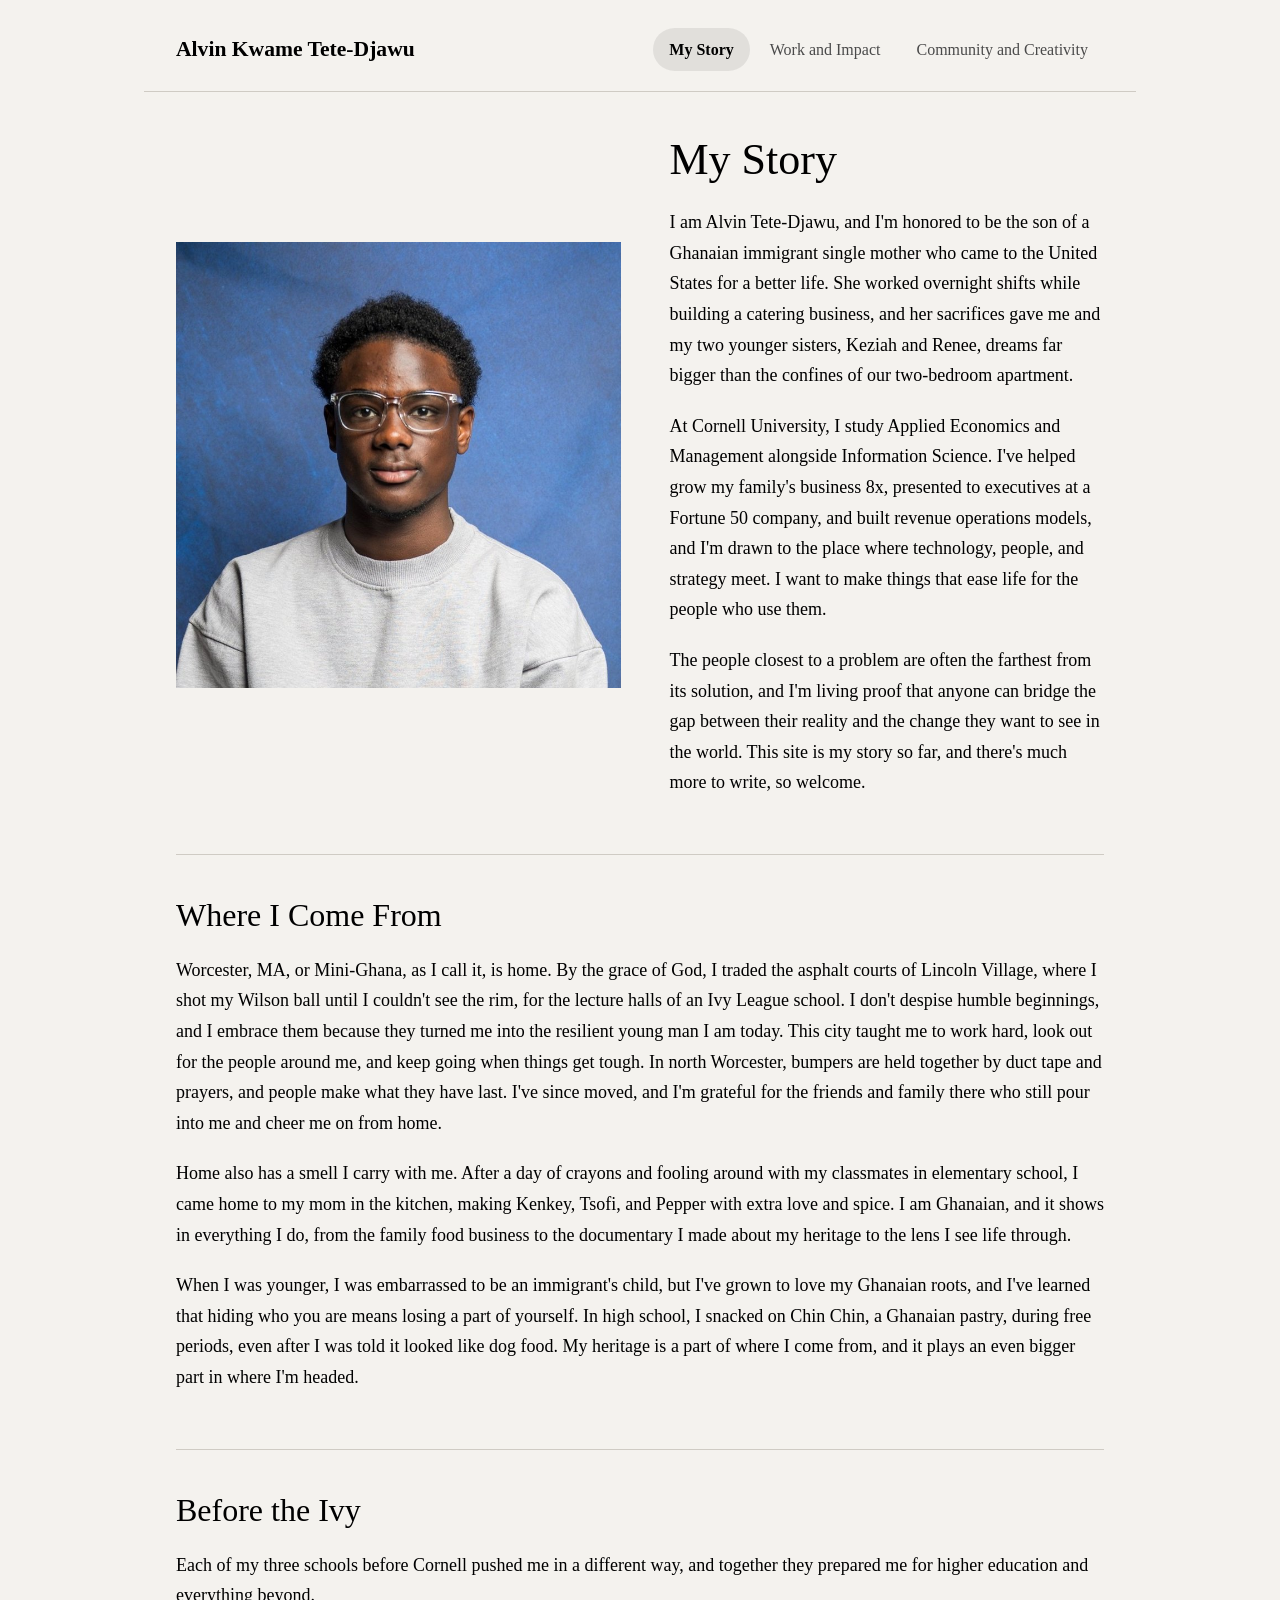
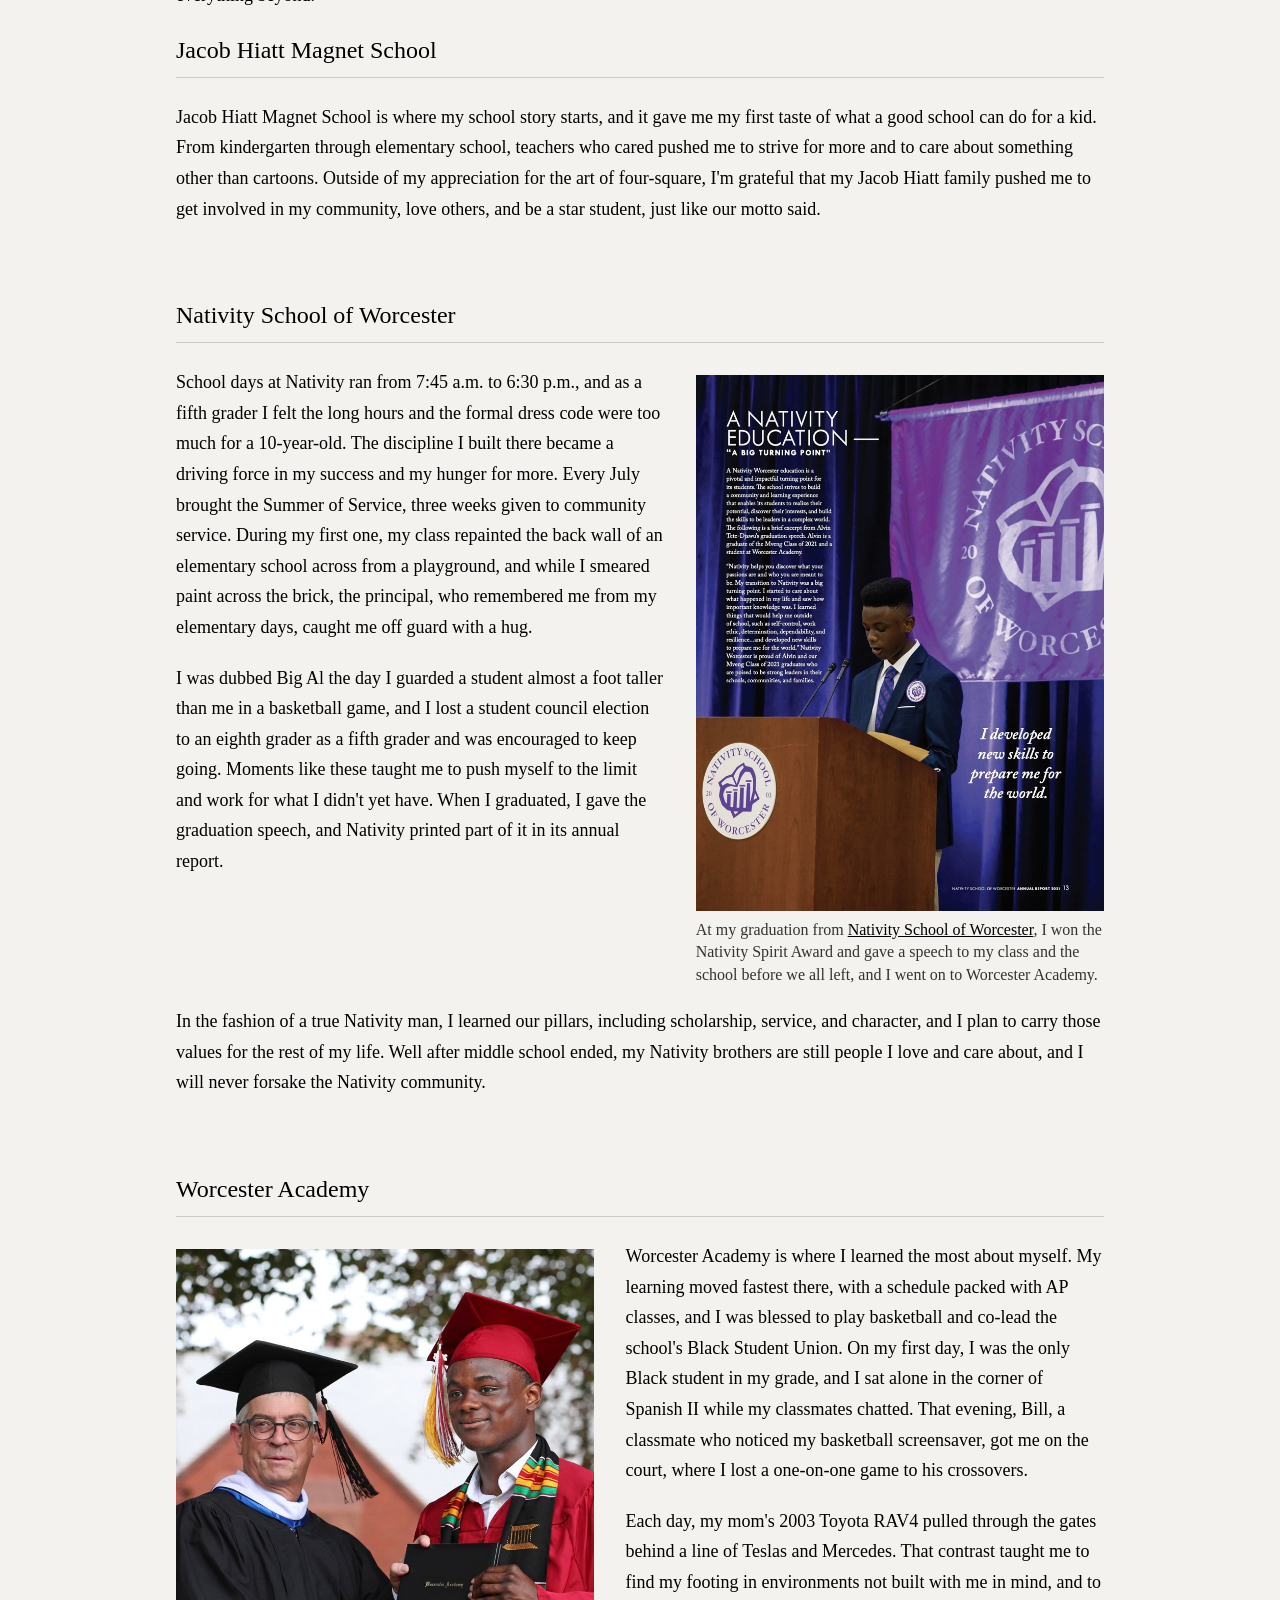
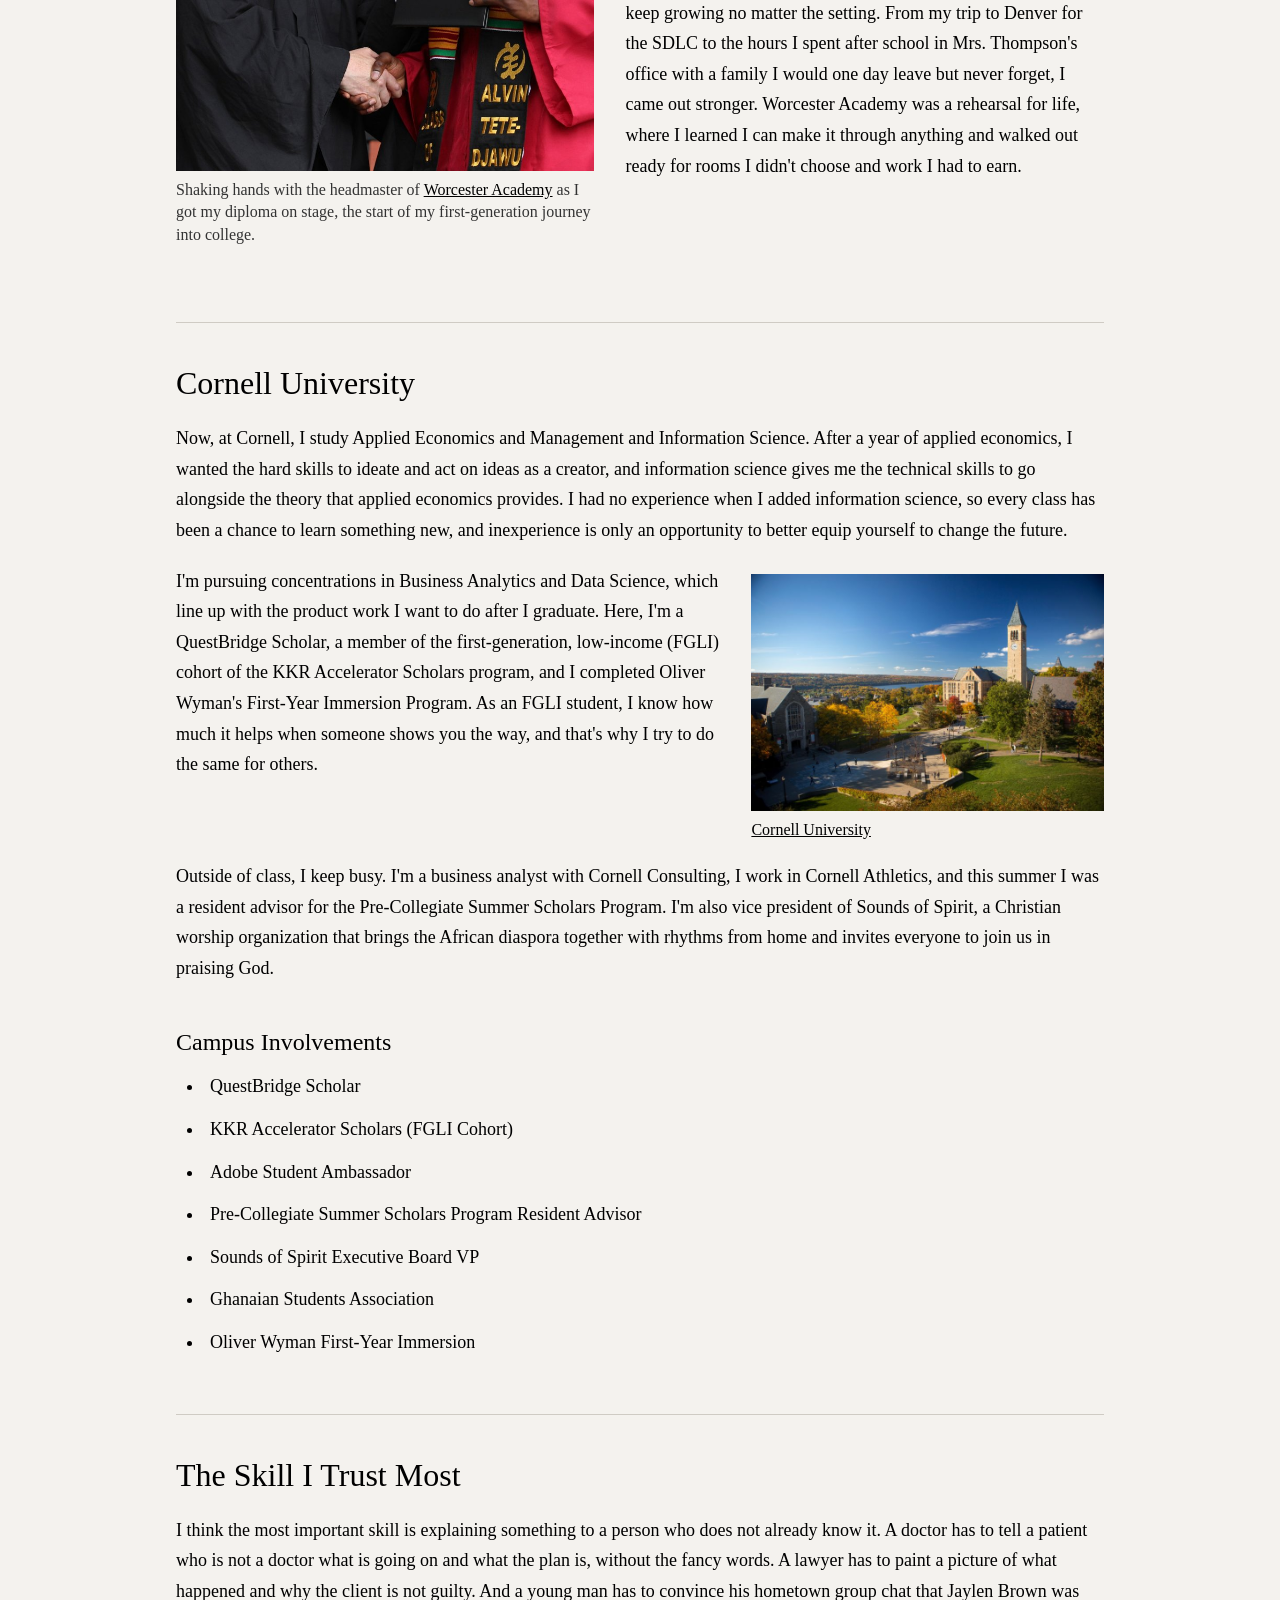
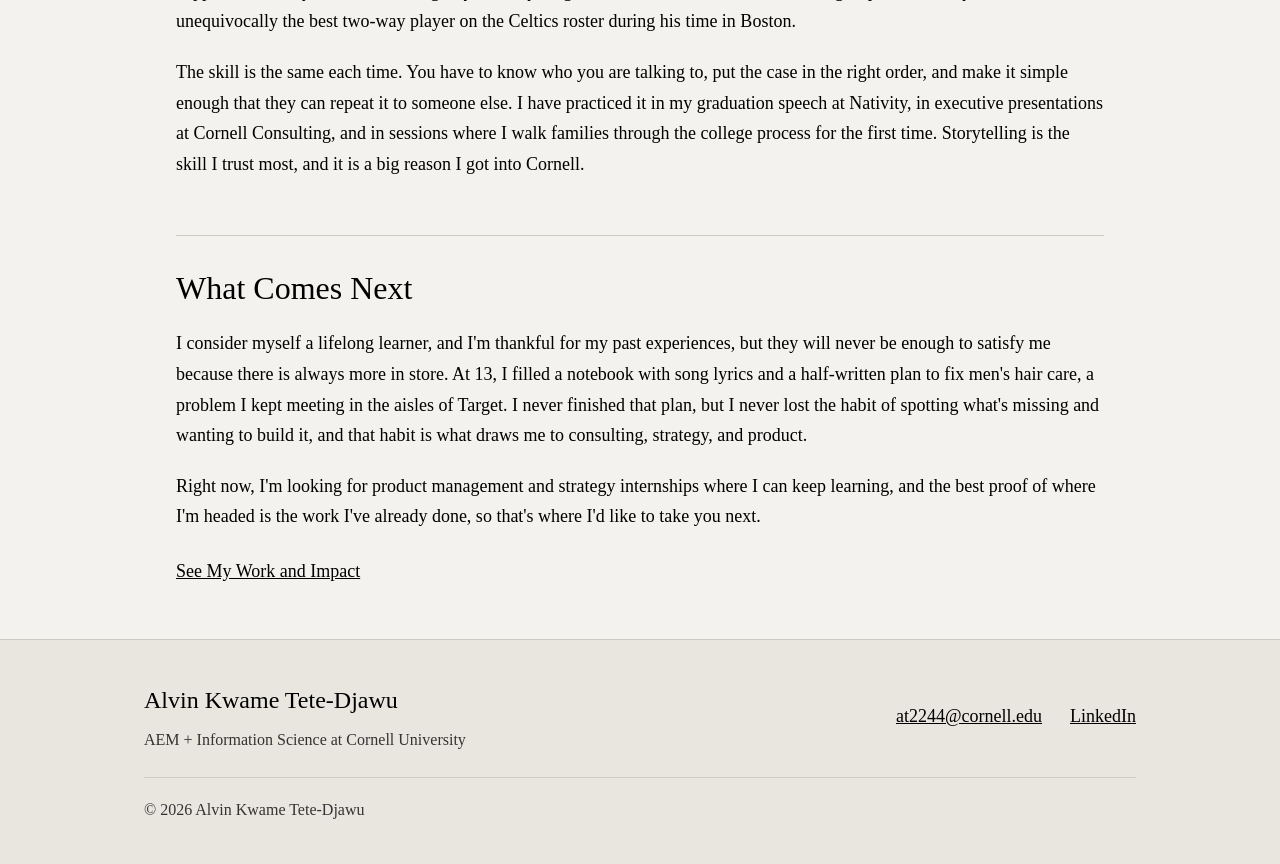
==== commit afb1ca75: "Update picture captions and remove unused images" ====
--- a/index.html
+++ b/index.html
@@ -59,8 +59,9 @@
                             <picture>
                                 <img src="images/nativity-speech.jpg" alt="My graduation speech in the Nativity annual report">
                             </picture>
-                            <figcaption><a href="https://nativityworcester.org/wp-content/uploads/2024/11/Nativity-Annual-Report-21-FINAL-2.pdf">Nativity Annual Report, 2021</a></figcaption>
-                        </figure>
+                            
+                        <figcaption>At my graduation from <a href="https://nativityworcester.org/wp-content/uploads/2024/11/Nativity-Annual-Report-21-F">Nativity School of Worcester</a>, I won the Nativity Spirit Award and gave a speech to my class and the school before we all left, and I went on to Worcester Academy.</figcaption>
+        </figure>
                         <div class="pair-text">
                             <p>School days at Nativity ran from 7:45 a.m. to 6:30 p.m., and as a fifth grader I felt the long hours and the formal dress code were too much for a 10-year-old. The discipline I built there became a driving force in my success and my hunger for more. Every July brought the Summer of Service, three weeks given to community service. During my first one, my class repainted the back wall of an elementary school across from a playground, and while I smeared paint across the brick, the principal, who remembered me from my elementary days, caught me off guard with a hug.</p>
                             <p>I was dubbed Big Al the day I guarded a student almost a foot taller than me in a basketball game, and I lost a student council election to an eighth grader as a fifth grader and was encouraged to keep going. Moments like these taught me to push myself to the limit and work for what I didn't yet have. When I graduated, I gave the graduation speech, and Nativity printed part of it in its annual report.</p>
@@ -76,8 +77,9 @@
                             <picture>
                                 <img src="images/gradhandshake.jpg" alt="Alvin shaking hands at graduation">
                             </picture>
-                            <figcaption><a href="https://www.instagram.com/worcesteracademy/">WA graduation</a></figcaption>
-                        </figure>
+                            
+                        <figcaption>Shaking hands with the headmaster of <a href="https://www.instagram.com/worcesteracademy/">Worcester Academy</a> as I got my diploma on stage, the start of my first-generation journey into college.</figcaption>
+        </figure>
                         <div class="pair-text">
                             <p>Worcester Academy is where I learned the most about myself. My learning moved fastest there, with a schedule packed with AP classes, and I was blessed to play basketball and co-lead the school's Black Student Union. On my first day, I was the only Black student in my grade, and I sat alone in the corner of Spanish II while my classmates chatted. That evening, Bill, a classmate who noticed my basketball screensaver, got me on the court, where I lost a one-on-one game to his crossovers.</p>
                             <p>Each day, my mom's 2003 Toyota RAV4 pulled through the gates behind a line of Teslas and Mercedes. That contrast taught me to find my footing in environments not built with me in mind, and to keep growing no matter the setting. From my trip to Denver for the SDLC to the hours I spent after school in Mrs. Thompson's office with a family I would one day leave but never forget, I came out stronger. Worcester Academy was a rehearsal for life, where I learned I can make it through anything and walked out ready for rooms I didn't choose and work I had to earn.</p>
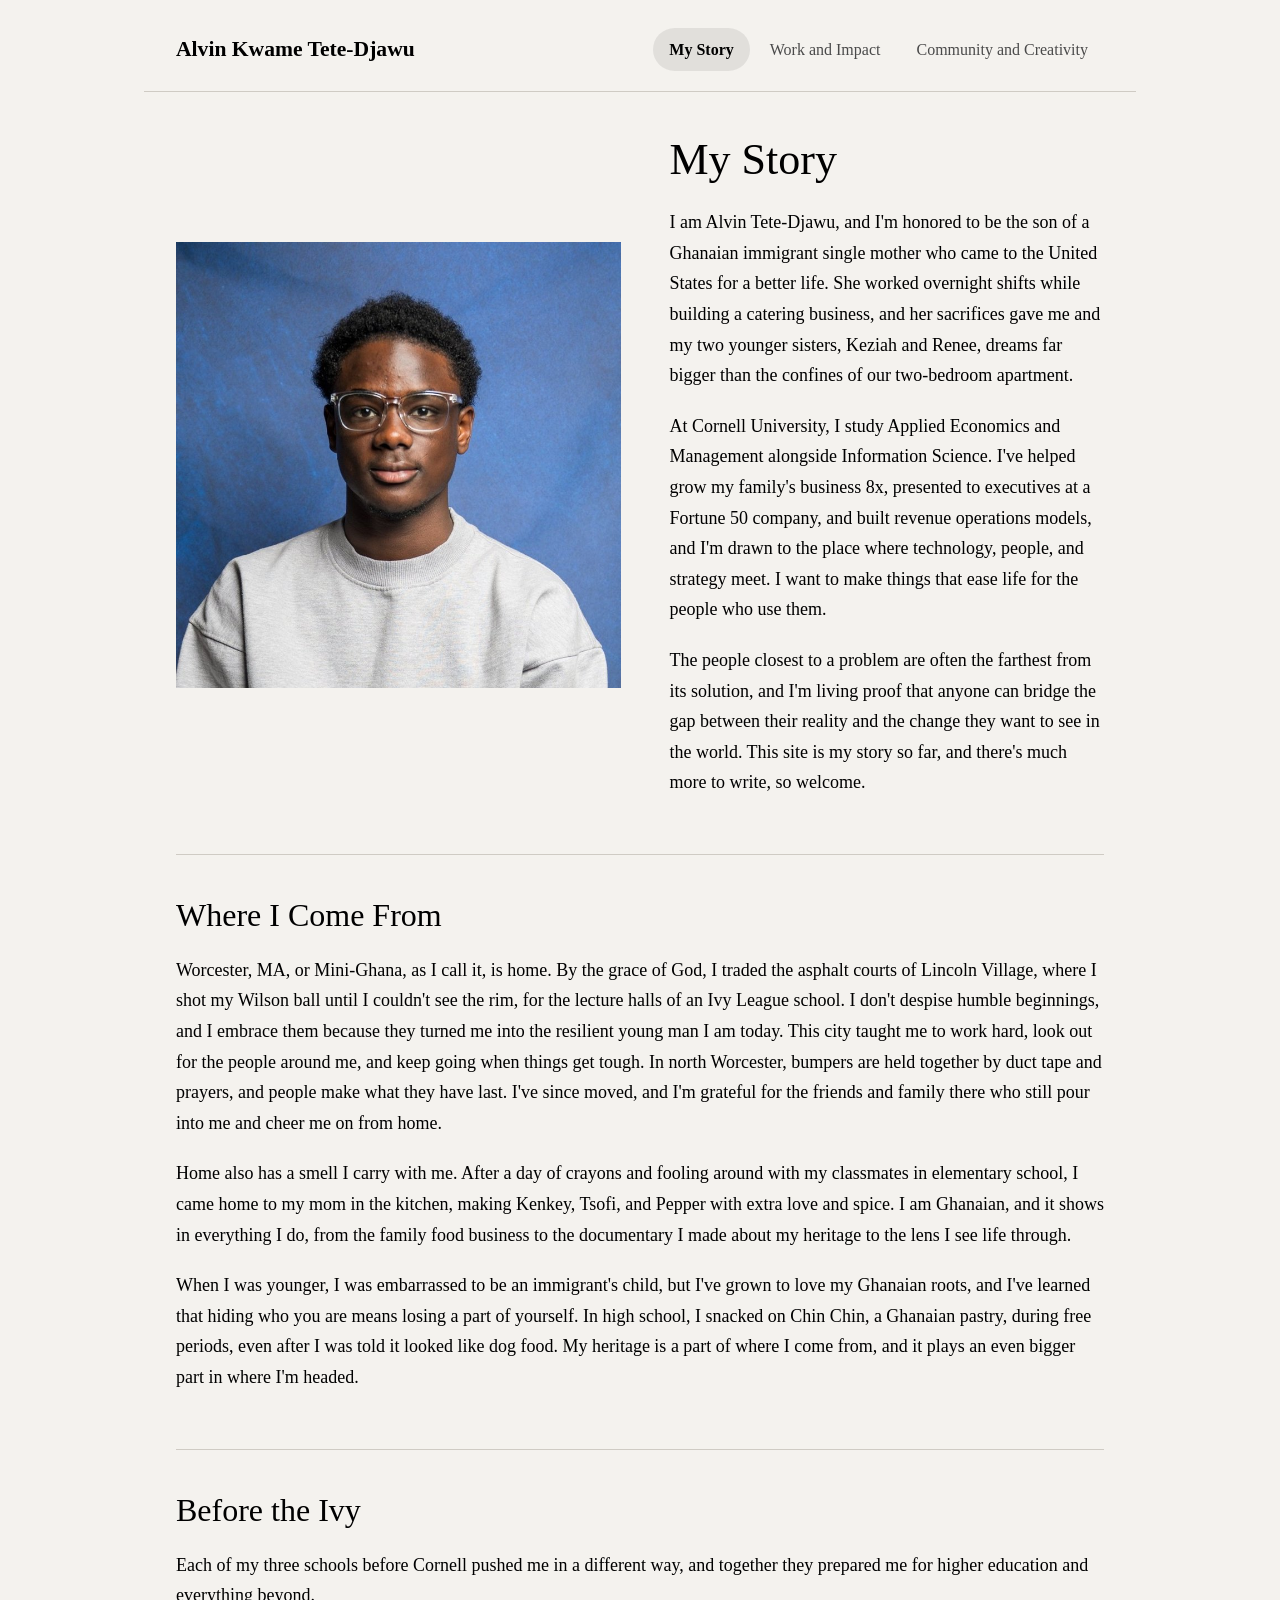
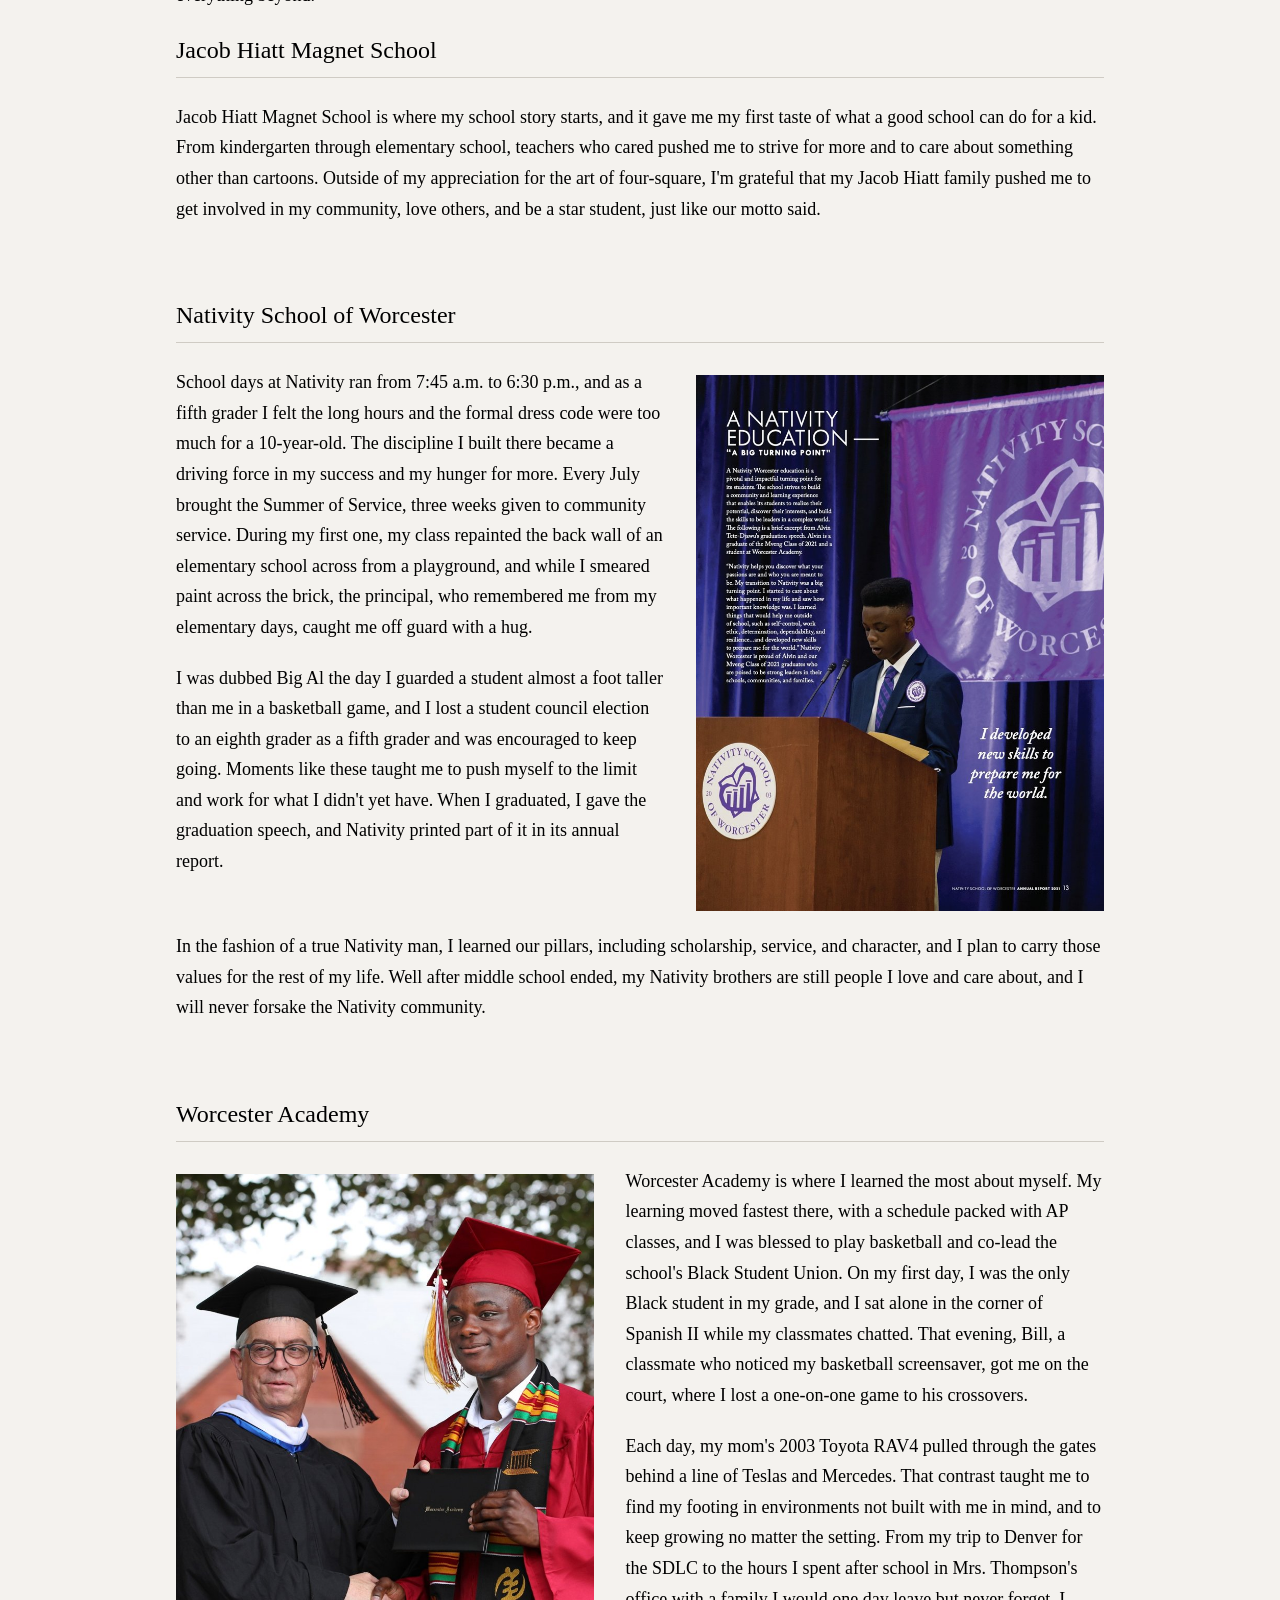
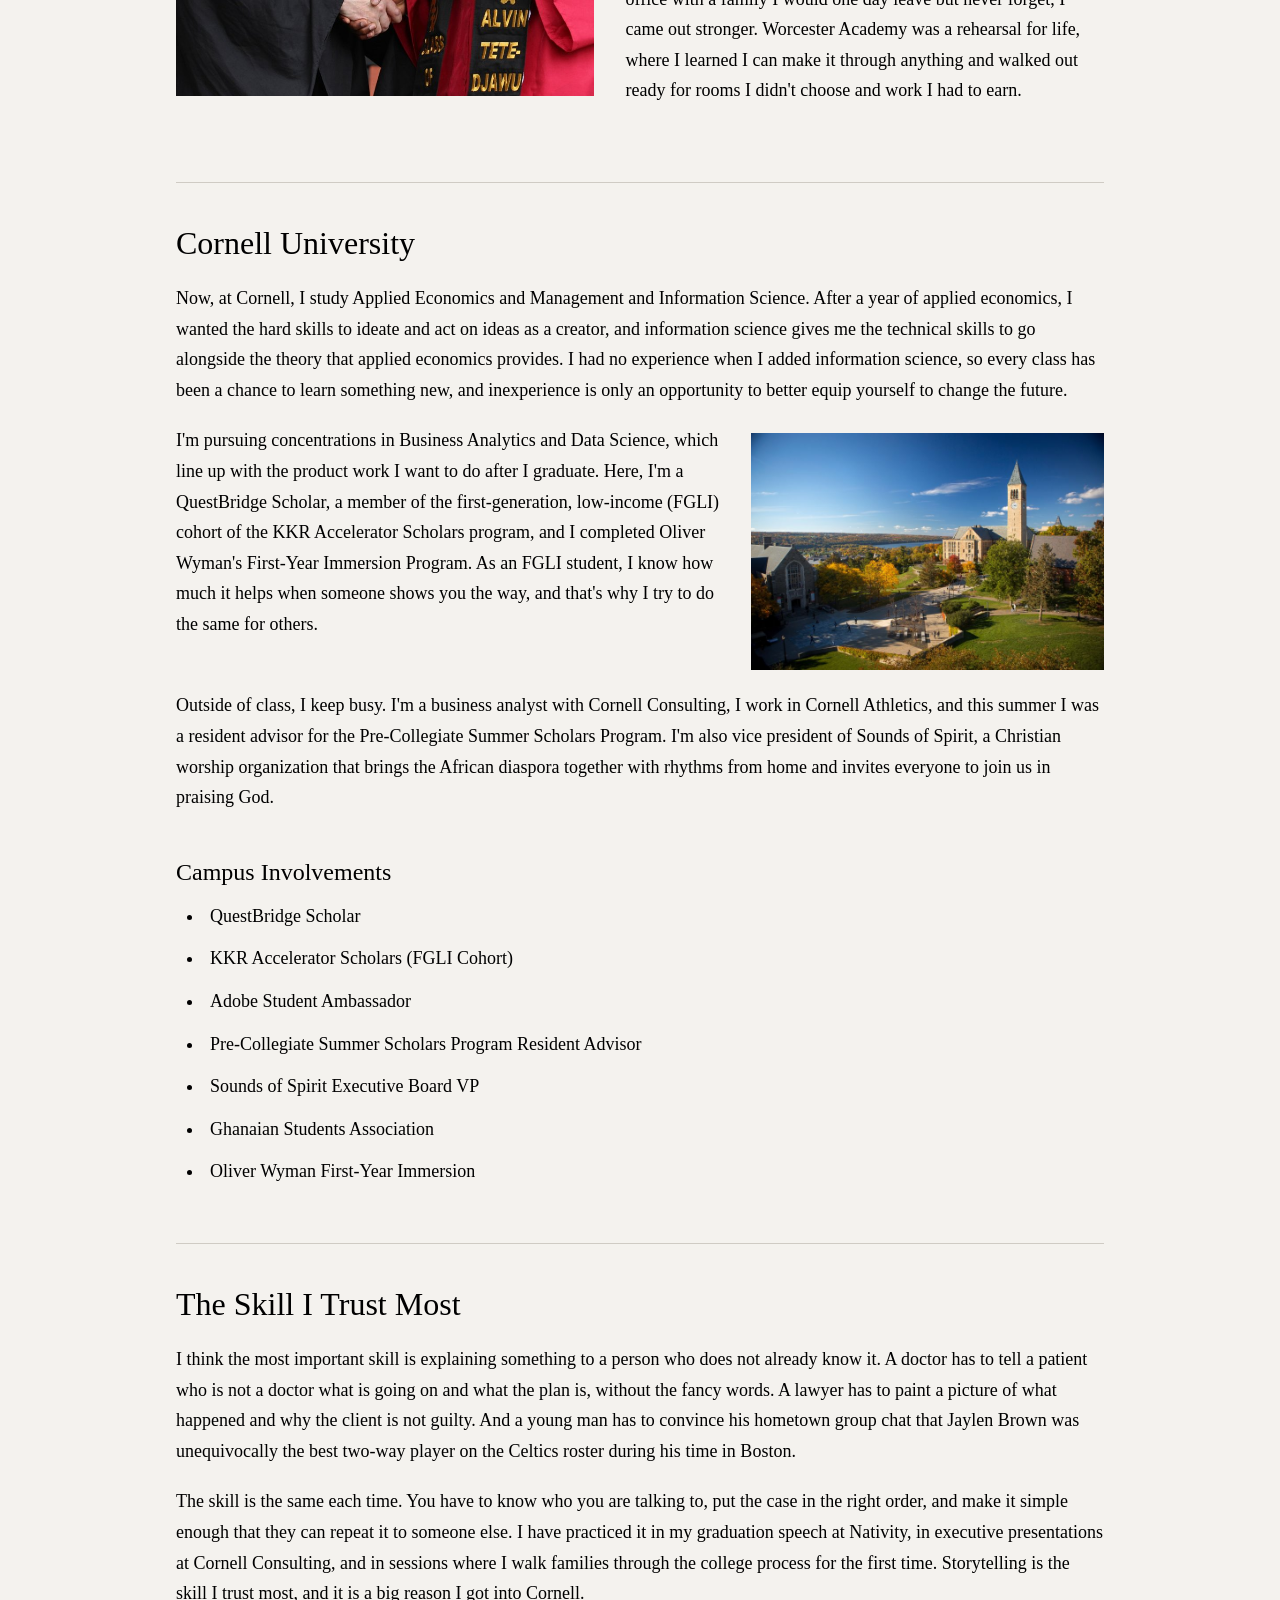
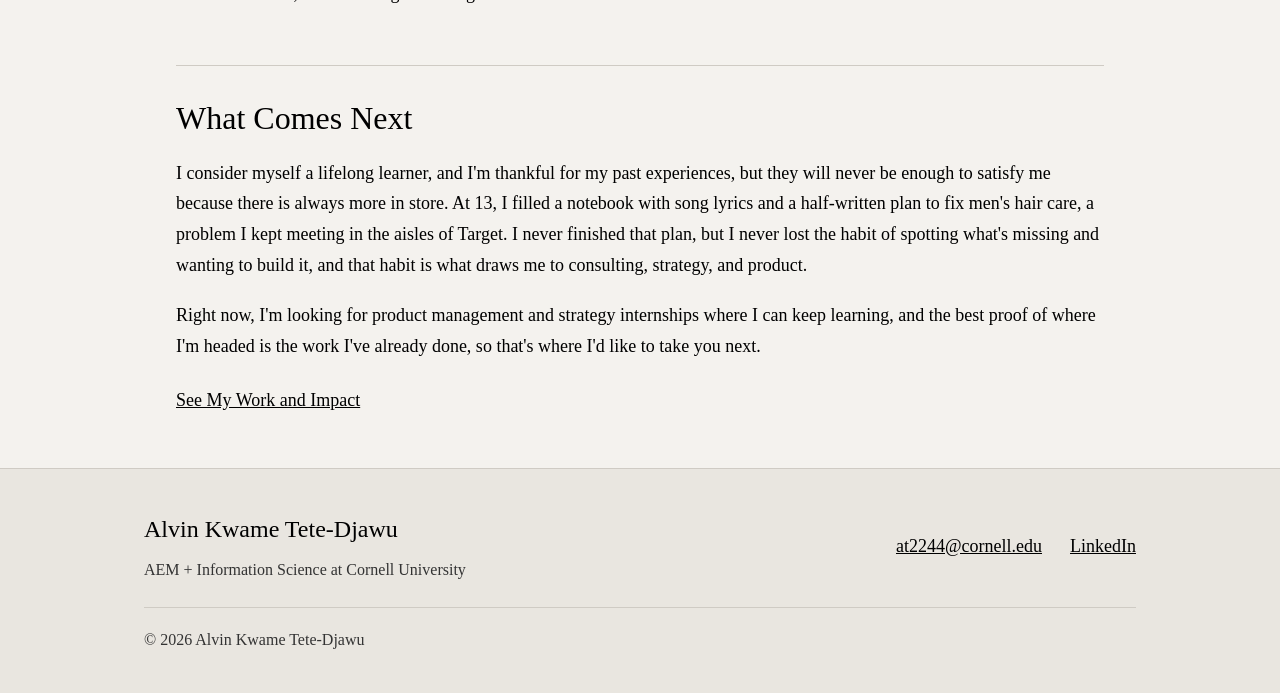
==== commit effa9bfb: "Remove picture captions" ====
--- a/index.html
+++ b/index.html
@@ -59,8 +59,6 @@
                             <picture>
                                 <img src="images/nativity-speech.jpg" alt="My graduation speech in the Nativity annual report">
                             </picture>
-                            
-                        <figcaption>At my graduation from <a href="https://nativityworcester.org/wp-content/uploads/2024/11/Nativity-Annual-Report-21-F">Nativity School of Worcester</a>, I won the Nativity Spirit Award and gave a speech to my class and the school before we all left, and I went on to Worcester Academy.</figcaption>
         </figure>
                         <div class="pair-text">
                             <p>School days at Nativity ran from 7:45 a.m. to 6:30 p.m., and as a fifth grader I felt the long hours and the formal dress code were too much for a 10-year-old. The discipline I built there became a driving force in my success and my hunger for more. Every July brought the Summer of Service, three weeks given to community service. During my first one, my class repainted the back wall of an elementary school across from a playground, and while I smeared paint across the brick, the principal, who remembered me from my elementary days, caught me off guard with a hug.</p>
@@ -77,8 +75,6 @@
                             <picture>
                                 <img src="images/gradhandshake.jpg" alt="Alvin shaking hands at graduation">
                             </picture>
-                            
-                        <figcaption>Shaking hands with the headmaster of <a href="https://www.instagram.com/worcesteracademy/">Worcester Academy</a> as I got my diploma on stage, the start of my first-generation journey into college.</figcaption>
         </figure>
                         <div class="pair-text">
                             <p>Worcester Academy is where I learned the most about myself. My learning moved fastest there, with a schedule packed with AP classes, and I was blessed to play basketball and co-lead the school's Black Student Union. On my first day, I was the only Black student in my grade, and I sat alone in the corner of Spanish II while my classmates chatted. That evening, Bill, a classmate who noticed my basketball screensaver, got me on the court, where I lost a one-on-one game to his crossovers.</p>
@@ -98,7 +94,6 @@
                         <picture>
                             <img src="images/cornell.jpeg" alt="Cornell University clock tower">
                         </picture>
-                        <figcaption><a href="https://www.cornell.edu/about/">Cornell University</a></figcaption>
                     </figure>
                     <div class="pair-text">
                         <p>I'm pursuing concentrations in Business Analytics and Data Science, which line up with the product work I want to do after I graduate. Here, I'm a QuestBridge Scholar, a member of the first-generation, low-income (FGLI) cohort of the KKR Accelerator Scholars program, and I completed Oliver Wyman's First-Year Immersion Program. As an FGLI student, I know how much it helps when someone shows you the way, and that's why I try to do the same for others.</p>
